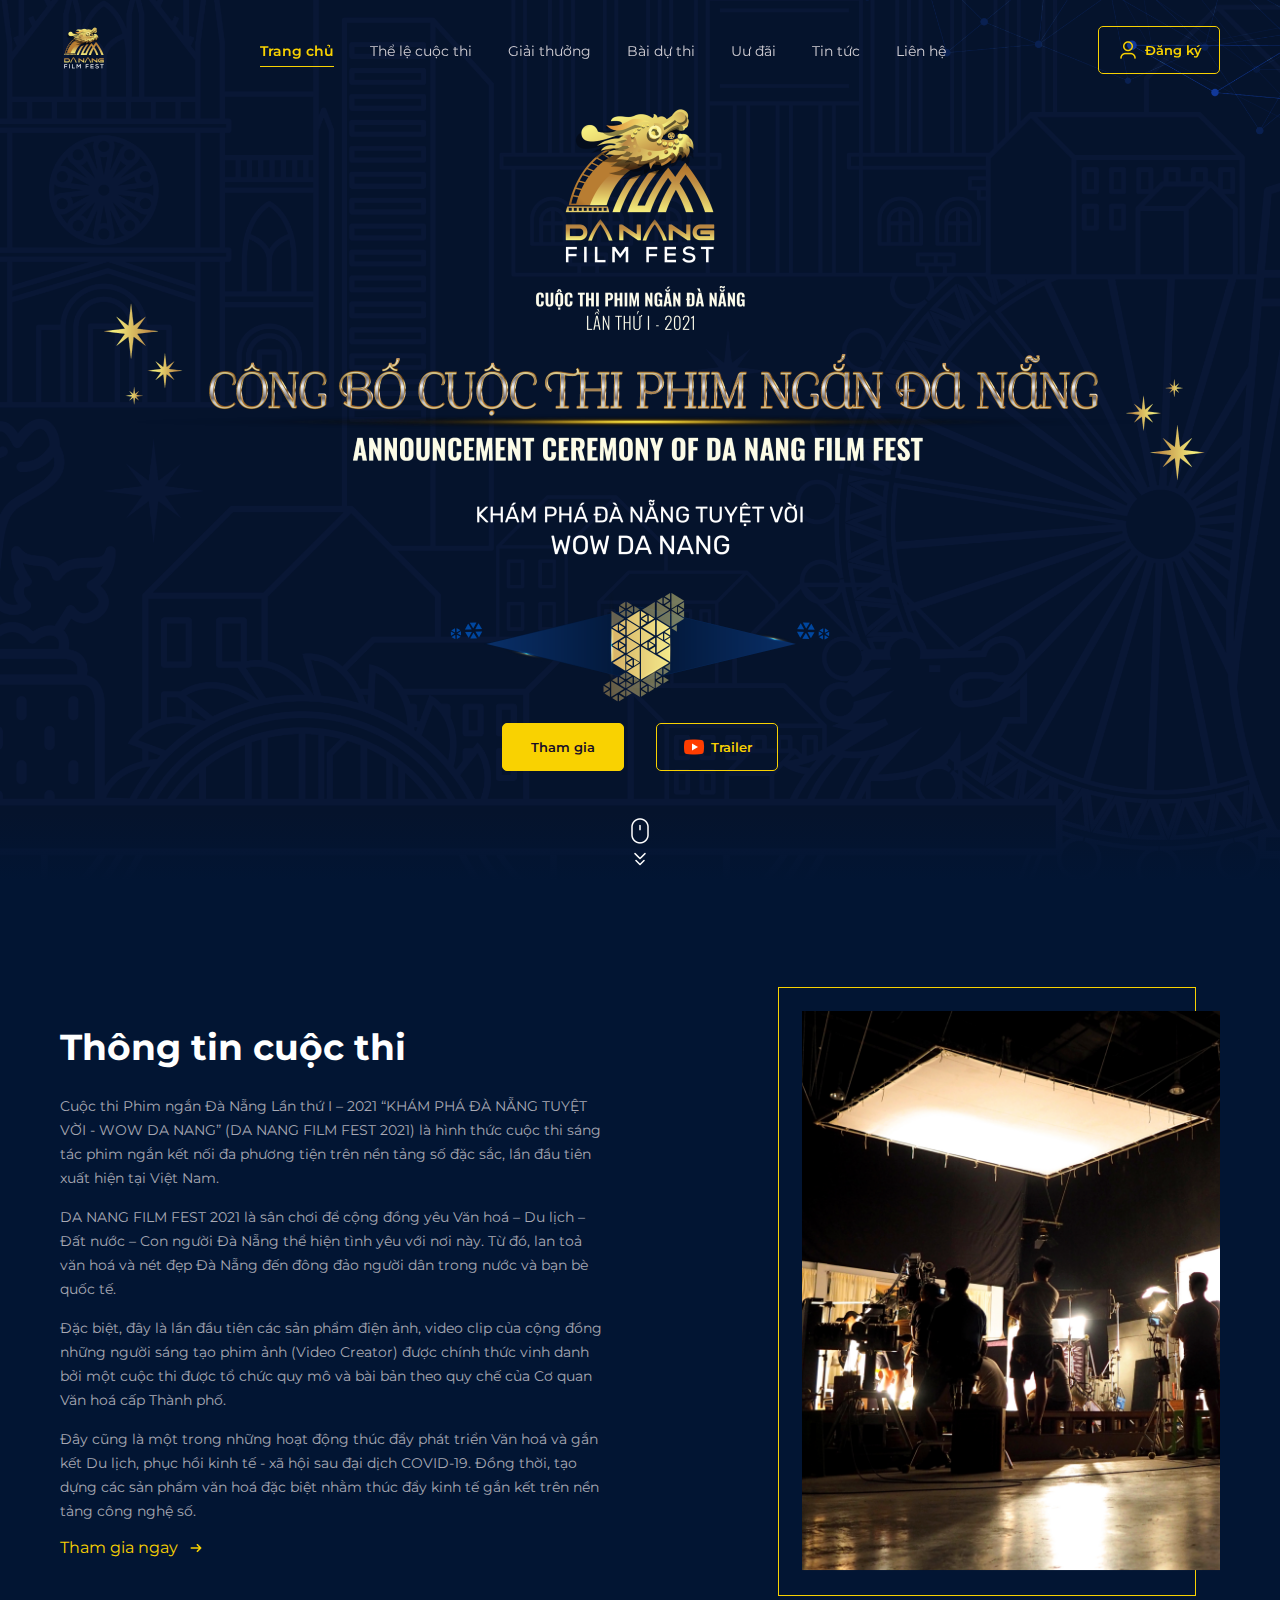
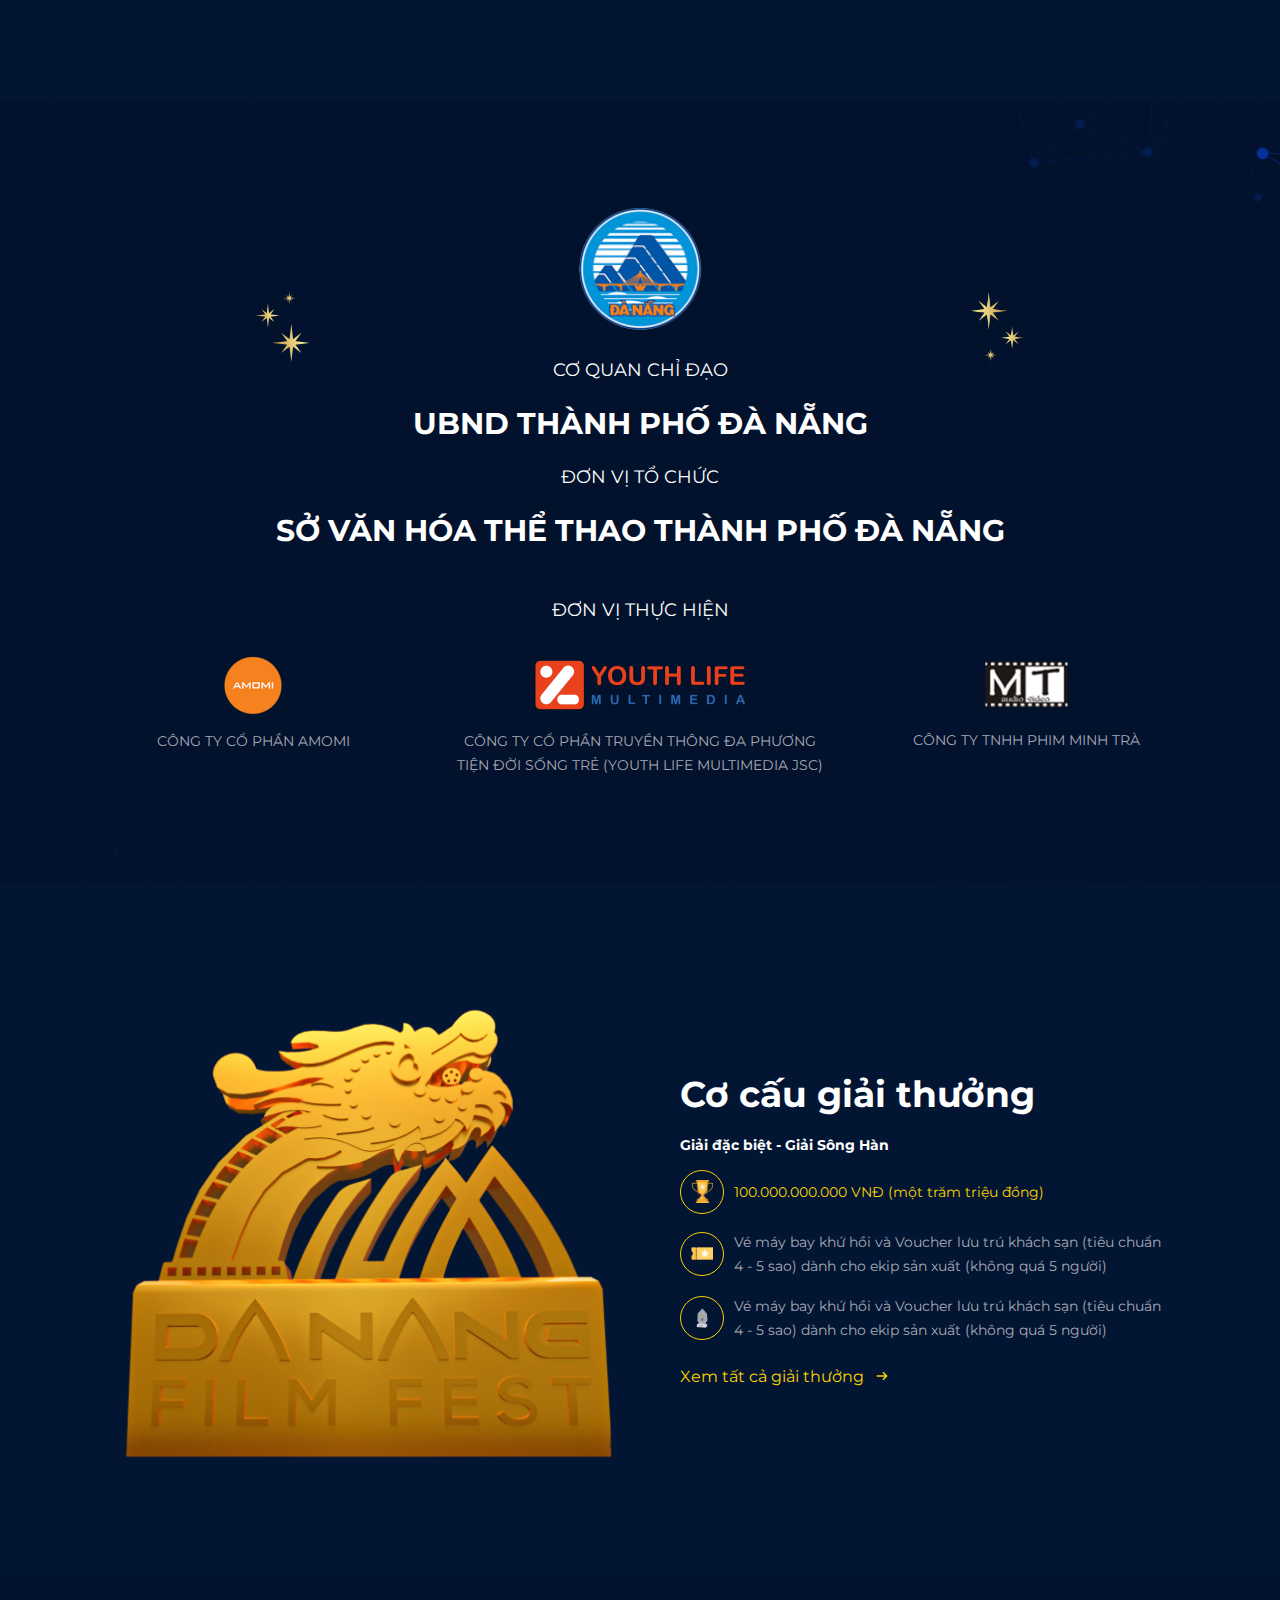
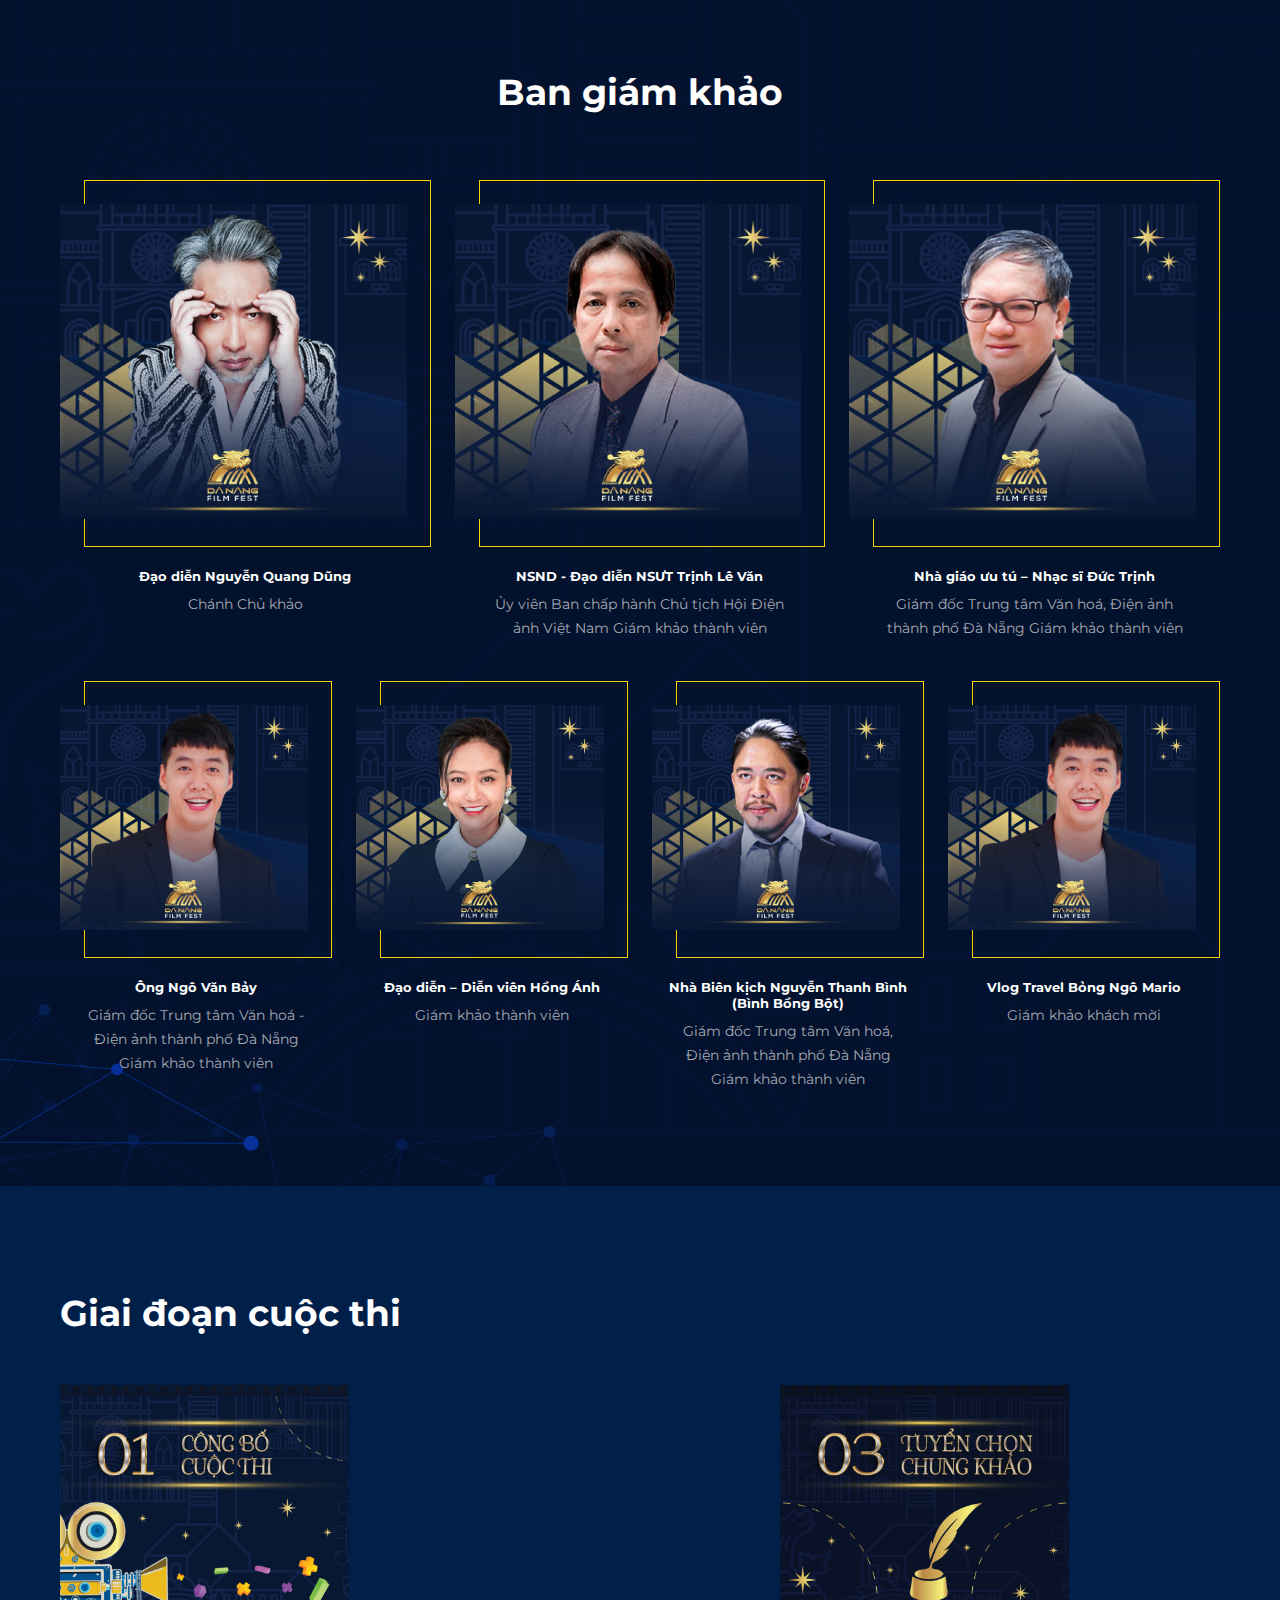
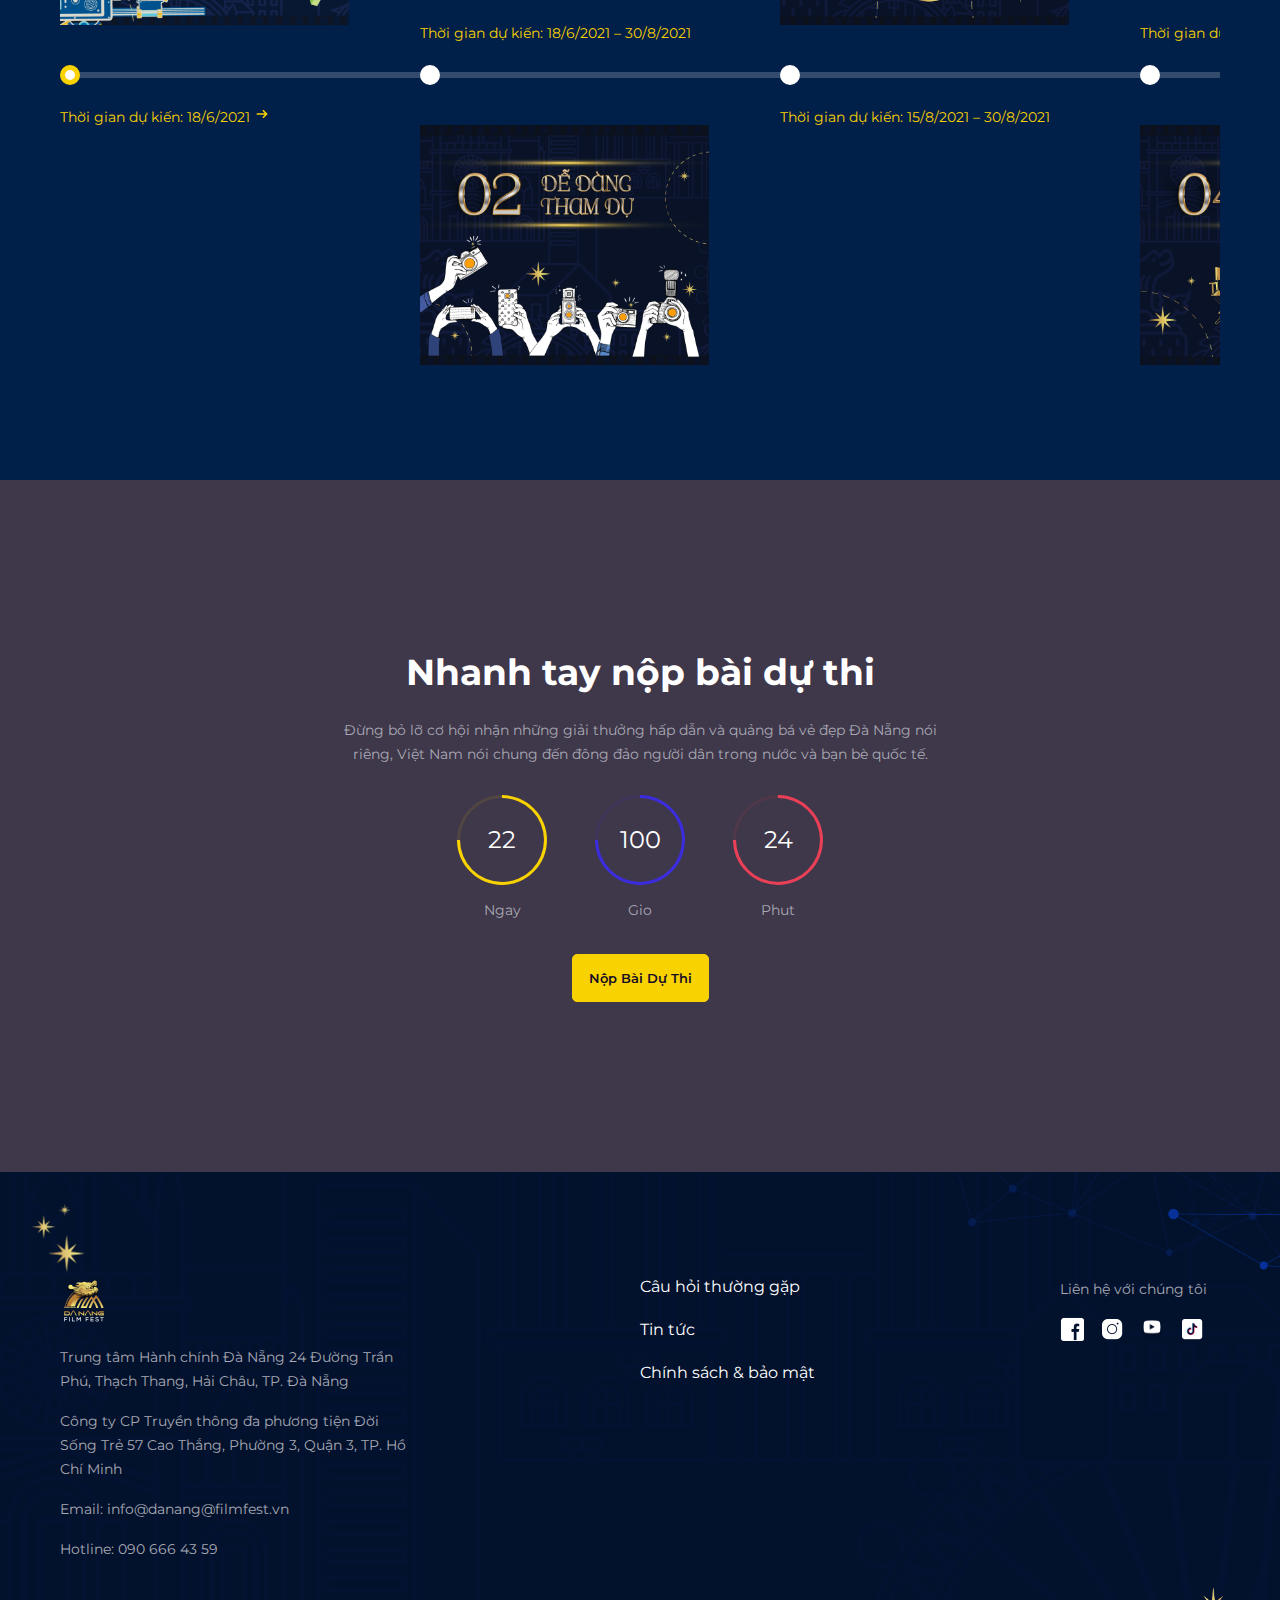
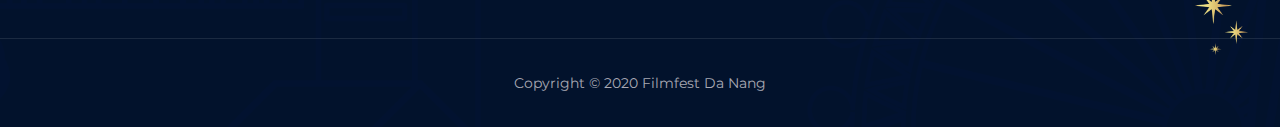
==== index.html @ 0fbba112 "complete giai thuong page" ====
<!DOCTYPE html>
<html lang="en">
  <head>
    <meta charset="UTF-8" />
    <meta http-equiv="X-UA-Compatible" content="IE=edge" />
    <meta name="viewport" content="width=device-width, initial-scale=1.0" />
    <title>Film Fest DaNang</title>
    <link rel="stylesheet" href="https://cdnjs.cloudflare.com/ajax/libs/font-awesome/5.15.3/css/all.min.css">
    <link rel="stylesheet" href="./styles/style.css" />
    <script src="./main.js" defer></script>
  </head>
  <body class="trangchu">
    <nav class="nav">
      <a href="./index.html" class="nav__logo">
        <img src="./images/common/logo.png" alt="logo" />
      </a>
      <ul class="nav__menu">
        <li class="nav__menu-item">
          <a href="./index.html\" class="nav__menu-link active"> Trang chủ </a>
        </li>
        <li class="nav__menu-item">
          <a href="./pages/thelecuocthi.html" class="nav__menu-link"> Thể lệ cuộc thi </a>
        </li>
        <li class="nav__menu-item">
          <a href="./pages/giaithuong.html" class="nav__menu-link"> Giải thưởng </a>
        </li>
        <li class="nav__menu-item">
          <a href="./pages/baiduthi.html" class="nav__menu-link"> Bài dự thi </a>
        </li>
        <li class="nav__menu-item">
          <a href="./pages/uudai.html " class="nav__menu-link"> Uư đãi </a>
        </li>
        <li class="nav__menu-item">
          <a href="#" class="nav__menu-link"> Tin tức </a>
        </li>
        <li class="nav__menu-item">
          <a href="#" class="nav__menu-link"> Liên hệ </a>
        </li>
      </ul>
      <button class="btn btn-outline">
        <img src="./images/home/user-icon.png" alt="" />
        <span>Đăng ký</span>
      </button>
      <div class="nav__icon">
        <i class="fas fa-bars"></i>
      </div>
    </nav>

    <header class="header">
      <div class="header__hero">
        <img src="./images/home/logo.png" alt="" class="header__hero-logo" />
        <img
          src="./images/home/logo-sub.png"
          alt=""
          class="header__hero-logosub"
        />
        <img
          src="./images/home/image-4.png"
          alt=""
          class="header__hero-image4"
        />
        <img src="./images/home/title.png" alt="" class="header__hero-title" />
        <img
          src="./images/common/main-visual.png"
          alt=""
          class="header__hero-mainvisual"
        />
        <div class="btn-group">
          <button class="btn">Tham gia</button>
          <button class="btn btn-outline">
            <img src="./images/home/yt-icon.png" alt="" /><span>Trailer</span>
          </button>
        </div>
        <img
          src="./images/home/scroll-down.png"
          alt=""
          class="header__hero-scrolldown"
        />
      </div>
    </header>

    <section class="section-one">
      <div class="content">
        <div class="content__box">
          <h3 class="content__title">Thông tin cuộc thi</h3>
          <p class="content__desc">
            Cuộc thi Phim ngắn Đà Nẵng Lần thứ I – 2021 “KHÁM PHÁ ĐÀ NẴNG TUYỆT
            VỜI - WOW DA NANG” (DA NANG FILM FEST 2021) là hình thức cuộc thi
            sáng tác phim ngắn kết nối đa phương tiện trên nền tảng số đặc sắc,
            lần đầu tiên xuất hiện tại Việt Nam.
          </p>
          <p class="content__desc">
            DA NANG FILM FEST 2021 là sân chơi để cộng đồng yêu Văn hoá – Du
            lịch – Đất nước – Con người Đà Nẵng thể hiện tình yêu với nơi này.
            Từ đó, lan toả văn hoá và nét đẹp Đà Nẵng đến đông đảo người dân
            trong nước và bạn bè quốc tế.
          </p>
          <p class="content__desc">
            Đặc biệt, đây là lần đầu tiên các sản phẩm điện ảnh, video clip của
            cộng đồng những người sáng tạo phim ảnh (Video Creator) được chính
            thức vinh danh bởi một cuộc thi được tổ chức quy mô và bài bản theo
            quy chế của Cơ quan Văn hoá cấp Thành phố.
          </p>
          <p class="content__desc">
            Đây cũng là một trong những hoạt động thúc đẩy phát triển Văn hoá và
            gắn kết Du lịch, phục hồi kinh tế - xã hội sau đại dịch COVID-19.
            Đồng thời, tạo dựng các sản phẩm văn hoá đặc biệt nhằm thúc đẩy kinh
            tế gắn kết trên nền tảng công nghệ số.
          </p>
          <a href="#" class="content__link"
            ><span>Tham gia ngay</span
            ><img src="./images/common/arrow-right.png" alt=""
          /></a>
        </div>
      </div>
      <div class="image">
        <div class="image__box">
          <img src="./images/home/img-section.png" alt="" />
        </div>
      </div>
    </section>

    <section class="section-two">
      <img src="./images/common/star1.png" alt="" class="star star1" />
      <img src="./images/common/star2.png" alt="" class="star star2" />
      <img src="./images/home/logo1.png" alt="" class="logo1" />
      <h4>CƠ QUAN CHỈ ĐẠO</h4>
      <h3>UBND THÀNH PHỐ ĐÀ NẴNG</h3>
      <h4>ĐƠN VỊ TỔ CHỨC</h4>
      <h3>SỞ VĂN HÓA THỂ THAO THÀNH PHỐ ĐÀ NẴNG</h3>
      <h4 style="margin-top: 50px">ĐƠN VỊ THỰC HIỆN</h4>
      <ul class="list">
        <li>
          <img src="./images/home/logo2.png" alt="" class="logo2" />
          <p>CÔNG TY CỔ PHẦN AMOMI</p>
        </li>
        <li>
          <img src="./images/home/logo3.png" alt="" class="logo3" />
          <p>
            CÔNG TY CỔ PHẦN TRUYỀN THÔNG ĐA PHƯƠNG TIỆN ĐỜI SỐNG TRẺ (YOUTH LIFE
            MULTIMEDIA JSC)
          </p>
        </li>
        <li>
          <img src="./images/home/logo4.png" alt="" class="logo4" />
          <p>CÔNG TY TNHH PHIM MINH TRÀ</p>
        </li>
      </ul>
    </section>

    <section class="section-three">
      <div class="image">
        <img src="./images/home/img-section3.png" alt="" />
      </div>
      <div class="content">
        <h3>Cơ cấu giải thưởng</h3>
        <h5>Giải đặc biệt - Giải Sông Hàn</h5>
        <div class="list">
          <li class="active">
            <div class="icon">
              <img src="./images/home/cup-icon.png" alt="" />
            </div>
            <p>100.000.000.000 VNĐ (một trăm triệu đồng)</p>
          </li>
          <li>
            <div class="icon">
              <img src="./images/home/ticket-icon.png" alt="" />
            </div>
            <p>
              Vé máy bay khứ hồi và Voucher lưu trú khách sạn (tiêu chuẩn 4 - 5
              sao) dành cho ekip sản xuất (không quá 5 người)
            </p>
          </li>
          <li>
            <div class="icon">
              <img src="./images/home/pen-icon.png" alt="" />
            </div>
            <p>
              Vé máy bay khứ hồi và Voucher lưu trú khách sạn (tiêu chuẩn 4 - 5
              sao) dành cho ekip sản xuất (không quá 5 người)
            </p>
          </li>
        </div>
        <a class="content__link"
          ><span>Xem tất cả giải thưởng</span>
          <img src="./images/common/arrow-right.png" alt=""
        /></a>
      </div>
    </section>

    <section class="section-four">
      <h3>Ban giám khảo</h3>
      <ul class="top-list">
        <li>
          <div class="image__profile">
            <img src="./images/home/person1.png" alt="" />
          </div>
          <h5>Đạo diễn Nguyễn Quang Dũng</h5>
          <p>Chánh Chủ khảo</p>
        </li>
        <li>
          <div class="image__profile">
            <img src="./images/home/person2.png" alt="" />
          </div>
          <h5>NSND - Đạo diễn NSƯT Trịnh Lê Văn</h5>
          <p>
            Ủy viên Ban chấp hành Chủ tịch Hội Điện ảnh Việt Nam Giám khảo thành
            viên
          </p>
        </li>
        <li>
          <div class="image__profile">
            <img src="./images/home/person3.png" alt="" />
          </div>
          <h5>Nhà giáo ưu tú – Nhạc sĩ Đức Trịnh</h5>
          <p>
            Giám đốc Trung tâm Văn hoá, Điện ảnh thành phố Đà Nẵng Giám khảo
            thành viên
          </p>
        </li>
      </ul>
      <ul class="bottom-list">
        <li>
          <div class="image__profile">
            <img src="./images/home/person6.png" alt="" />
          </div>
          <h5>Ông Ngô Văn Bảy</h5>
          <p>
            Giám đốc Trung tâm Văn hoá - Điện ảnh thành phố Đà Nẵng Giám khảo
            thành viên
          </p>
        </li>
        <li>
          <div class="image__profile">
            <img src="./images/home/person4.png" alt="" />
          </div>
          <h5>Đạo diễn – Diễn viên Hồng Ánh</h5>
          <p>Giám khảo thành viên</p>
        </li>
        <li>
          <div class="image__profile">
            <img src="./images/home/person5.png" alt="" />
          </div>
          <h5>Nhà Biên kịch Nguyễn Thanh Bình (Bình Bồng Bột)</h5>
          <p>
            Giám đốc Trung tâm Văn hoá, Điện ảnh thành phố Đà Nẵng Giám khảo
            thành viên
          </p>
        </li>
        <li>
          <div class="image__profile">
            <img src="./images/home/person6.png" alt="" />
          </div>
          <h5>Vlog Travel Bỏng Ngô Mario</h5>
          <p>Giám khảo khách mời</p>
        </li>
      </ul>
    </section>

    <section class="section-five">
      <h3>Giai đoạn cuộc thi</h3>
      <ul class="stage-list">
        <div class="progress-bar">
          <div class="milestone"></div>
          <div class="milestone"></div>
          <div class="milestone"></div>
          <div class="milestone"></div>
          <div class="milestone"></div>
        </div>
        <li>
          <div class="image">
            <img src="./images/home/stage1.png" alt="" />
          </div>
          <p><span>Thời gian dự kiến: 18/6/2021</span> <img src="./images/common/arrow-right.png" alt=""></p>
        </li>
        <li>
          <div class="image">
            <img src="./images/home/stage2.png" alt="" />
          </div>
          <p>Thời gian dự kiến: 18/6/2021 – 30/8/2021</p>
        </li>
        <li>
          <div class="image">
            <img src="./images/home/stage3.png" alt="" />
          </div>
          <p>Thời gian dự kiến: 15/8/2021 – 30/8/2021</p>
        </li>
        <li>
          <div class="image">
            <img src="./images/home/stage4.png" alt="" />
          </div>
          <p>Thời gian dự kiện: 01/9/2021 – 03/9/2021</p>
        </li>
        <li>
          <div class="image">
            <img src="./images/home/stage5.png" alt="" />
          </div>
          <p>Thời gian dự kiến: ngày 5/9/2021</p>
        </li>
      </ul>
    </section>

    <section class="section-six">
      <h3>Nhanh tay nộp bài dự thi</h3>
      <p>
        Đừng bỏ lỡ cơ hội nhận những giải thưởng hấp dẫn và quảng bá vẻ đẹp Đà
        Nẵng nói riêng, Việt Nam nói chung đến đông đảo người dân trong nước và
        bạn bè quốc tế.
      </p>
      <ul class="list-progress">
        <li>
          <div class="progress">
            22
          </div>
          <p>Ngay</p>
        </li>
        <li>
          <div class="progress">
            100
          </div>
          <p>Gio</p>
        </li>
        <li>
          <div class="progress">
            24
          </div>
          <p>Phut</p>
        </li>
        
      </ul>
      <button class="btn">
        Nộp Bài Dự Thi
      </button>
    </section>

    <footer class="footer">
      <ul class="footer__list">
        <li class="footer__list-item">
          <img src="./images/common/logo.png" alt="">
          <p>Trung tâm Hành chính Đà Nẵng 
            24 Đường Trần Phú, Thạch Thang, Hải Châu, TP. Đà Nẵng</p>
          <p>Công ty CP Truyền thông đa phương tiện Đời Sống Trẻ
            57 Cao Thắng, Phường 3, Quận 3, TP. Hồ Chí Minh
          </p>
          <p>Email: info@danang@filmfest.vn</p>
          <p>Hotline: 090 666 43 59 </p>
        </li>
        <li class="footer__list-item">
          <ul>
            <li><a href="">Câu hỏi thường gặp</a></li>
            <li><a href="">Tin tức</a></li>
            <li><a href="">Chính sách & bảo mật</a></li>
          </ul>
          <div>
            <p>Liên hệ với chúng tôi</p>
            <div class="sci">
              <a href="#"><img src="./images/common/fb-icon.png" alt=""></a>
              <a href="#"><img src="./images/common/instagram-icon.png" alt=""></a>
              <a href="#"><img src="./images/common/yt-icon.png" alt=""></a>
              <a href="#"><img src="./images/common/tiktok-icon.png" alt=""></a>
            </div>
          </div>
        </li>
      </ul>
      <div class="footer__bottom">
        <p>Copyright © 2020 Filmfest Da Nang</p>
      </div>
      <img src="./images/common/star1.png" alt="" class="star star1">
      <img src="./images/common/star2.png" alt="" class="star star2">
    </footer>
  </body>
</html>
---- styles/style.css ----
@import url("https://fonts.googleapis.com/css2?family=Montserrat:wght@300;400;500;600&display=swap");
* {
  padding: 0;
  margin: 0;
  -webkit-box-sizing: border-box;
          box-sizing: border-box;
  font-family: 'Montserrat', sans-serif;
}

html, body {
  overflow-x: hidden;
  width: 100%;
}

img {
  max-width: 100%;
}

a {
  text-decoration: none;
}

li {
  list-style: none;
}

p {
  color: #a8a9b4;
  font-size: 14px;
  font-weight: 400;
  line-height: 24px;
}

h1, h2, h3, h4, h5, h6 {
  color: #FFFFFF;
}

h3 {
  font-size: 36px;
}

@media only screen and (max-width: 799px) {
  h3 {
    font-size: 32px;
    line-height: 1.3;
  }
}

section {
  background: #021533;
}

.btn {
  min-width: 122px;
  height: 48px;
  display: -webkit-box;
  display: -ms-flexbox;
  display: flex;
  -webkit-box-align: center;
      -ms-flex-align: center;
          align-items: center;
  -webkit-box-pack: center;
      -ms-flex-pack: center;
          justify-content: center;
  cursor: pointer;
  padding: 0 16px;
  background: #F9D201;
  color: #170C27;
  font-weight: 600;
  border-radius: 5px;
  outline: none;
  border: 1px solid #F9D201;
}

.btn img {
  height: 24px;
  margin-right: 5px;
}

.btn ~ .btn {
  margin-left: 32px;
}

.btn-group {
  display: -webkit-box;
  display: -ms-flexbox;
  display: flex;
  -webkit-box-align: center;
      -ms-flex-align: center;
          align-items: center;
}

.btn-outline {
  color: #F9D201;
  background: none;
}

.btn-grey {
  color: #D1CED4;
  border: 1px solid rgba(255, 255, 255, 0.3);
  background: none;
}

.nav {
  position: fixed;
  top: 0;
  left: 0;
  width: 100%;
  display: -webkit-box;
  display: -ms-flexbox;
  display: flex;
  -webkit-box-align: center;
      -ms-flex-align: center;
          align-items: center;
  -webkit-box-pack: justify;
      -ms-flex-pack: justify;
          justify-content: space-between;
  padding: 24px 160px;
  z-index: 100;
  -webkit-transition: 0.2s ease-in;
  transition: 0.2s ease-in;
}

@media only screen and (max-width: 1350px) {
  .nav {
    padding: 24px 60px;
  }
}

@media only screen and (max-width: 992px) {
  .nav {
    padding: 24px 24px;
  }
}

.nav.active {
  padding-top: 10px;
  padding-bottom: 10px;
  background: #021533;
}

.nav__logo img {
  height: 48px;
}

@media only screen and (max-width: 1170px) {
  .nav .btn {
    display: none;
  }
}

.nav__icon {
  z-index: 10;
  display: none;
  padding: 5px 0px 5px 5px;
  cursor: pointer;
}

@media only screen and (max-width: 799px) {
  .nav__icon {
    display: inline-block;
  }
}

.nav__icon i {
  color: #fff;
  font-size: 24px;
}

.nav__menu {
  display: -webkit-box;
  display: -ms-flexbox;
  display: flex;
  -webkit-box-align: center;
      -ms-flex-align: center;
          align-items: center;
}

@media only screen and (max-width: 799px) {
  .nav__menu {
    display: none;
  }
}

.nav__menu.active {
  position: fixed;
  top: 0;
  left: 0;
  width: 100%;
  height: 100%;
  display: -webkit-box;
  display: -ms-flexbox;
  display: flex;
  -webkit-box-orient: vertical;
  -webkit-box-direction: normal;
      -ms-flex-direction: column;
          flex-direction: column;
  -webkit-box-pack: center;
      -ms-flex-pack: center;
          justify-content: center;
  -webkit-box-align: center;
      -ms-flex-align: center;
          align-items: center;
  background: #021533;
  text-align: center;
}

.nav__menu.active .menu__item {
  margin-right: 0;
}

.nav__menu-item {
  list-style: none;
}

.nav__menu-item:not(:last-child) {
  margin-right: 36px;
}

@media only screen and (max-width: 1170px) {
  .nav__menu-item:not(:last-child) {
    margin-right: 24px;
  }
}

@media only screen and (max-width: 799px) {
  .nav__menu-item:not(:last-child) {
    margin-right: 0px;
    margin-bottom: 16px;
  }
}

.nav__menu-link {
  text-decoration: none;
  color: #D1CED4;
  font-size: 14px;
  padding: 7px 0;
  position: relative;
  -webkit-transition: all 0.2s ease-in;
  transition: all 0.2s ease-in;
}

@media only screen and (max-width: 799px) {
  .nav__menu-link {
    font-size: 18px;
  }
}

.nav__menu-link::before {
  content: '';
  position: absolute;
  bottom: 0;
  left: 0;
  width: 100%;
  height: 1px;
  background: #F9D201;
  opacity: 0;
  -webkit-transition: all 0.2s ease-in;
  transition: all 0.2s ease-in;
}

@media only screen and (max-width: 799px) {
  .nav__menu-link::before {
    display: none;
  }
}

.nav__menu-link.active {
  color: #F9D201;
  font-weight: 600;
}

.nav__menu-link.active::before {
  opacity: 1;
}

.nav__menu-link:hover {
  color: #F9D201;
}

.nav__menu-link:hover::before {
  opacity: 1;
}

.footer {
  background: url(../images/common/bg-footer.png) #021533 no-repeat;
  background-position: center;
  background-size: cover;
  padding: 105px 160px 150px 160px;
  position: relative;
}

@media only screen and (max-width: 1350px) {
  .footer {
    padding: 105px 60px 150px 60px;
  }
}

@media only screen and (max-width: 992px) {
  .footer {
    padding: 105px 24PX 150px 24PX;
  }
}

.footer__list {
  display: -ms-grid;
  display: grid;
  -ms-grid-columns: (1fr)[2];
      grid-template-columns: repeat(2, 1fr);
}

@media only screen and (max-width: 992px) {
  .footer__list {
    -ms-grid-columns: (1fr)[1];
        grid-template-columns: repeat(1, 1fr);
  }
  .footer__list-item {
    margin-bottom: 24px;
  }
}

.footer__list-item:first-child {
  max-width: 352px;
}

.footer__list-item:first-child img {
  width: 48px;
  margin-bottom: 16px;
}

.footer__list-item:first-child p {
  margin-bottom: 16px;
}

.footer__list-item:last-child {
  display: -ms-grid;
  display: grid;
  -ms-grid-columns: (1fr)[2];
      grid-template-columns: repeat(2, 1fr);
}

@media only screen and (max-width: 992px) {
  .footer__list-item:last-child {
    -ms-grid-columns: (1fr)[1];
        grid-template-columns: repeat(1, 1fr);
  }
}

.footer__list-item:last-child a {
  color: #FFFFFF;
  margin-bottom: 24px;
  display: inline-block;
}

.footer__list-item:last-child div {
  -ms-grid-column-align: end;
      justify-self: end;
}

@media only screen and (max-width: 992px) {
  .footer__list-item:last-child div {
    -ms-grid-column-align: start;
        justify-self: start;
  }
}

.footer__list-item:last-child div p {
  margin-bottom: 16px;
}

.footer__list-item:last-child div .sci {
  display: -webkit-box;
  display: -ms-flexbox;
  display: flex;
  -webkit-box-align: center;
      -ms-flex-align: center;
          align-items: center;
}

.footer__list-item:last-child div .sci a {
  margin-right: 16px;
}

.footer__list-item:last-child div .sci a img {
  width: 24px;
}

.footer__bottom {
  position: absolute;
  bottom: 0;
  left: 0;
  width: 100%;
  padding: 32px 20px;
  text-align: center;
  border-top: 1px solid rgba(255, 255, 255, 0.1);
}

.footer .star {
  position: absolute;
}

.footer .star.star1 {
  left: 32px;
  top: 32px;
  max-width: 53px;
}

.footer .star.star2 {
  right: 32px;
  bottom: 72px;
  max-width: 53px;
}

/*==================================== TRANG CHU ==========================*/
.trangchu .header {
  background: #021533 url(../images/home/bg-header.png) no-repeat;
  background-position: center;
  background-size: cover;
  position: relative;
}

.trangchu .header::before {
  content: '';
  position: absolute;
  background: -webkit-gradient(linear, left top, left bottom, color-stop(1%, transparent), to(#021533));
  background: linear-gradient(to bottom, transparent 1%, #021533);
  width: 100%;
  left: 0;
  bottom: 0;
  height: 70px;
  z-index: 10;
}

.trangchu .header__hero {
  display: -webkit-box;
  display: -ms-flexbox;
  display: flex;
  -webkit-box-align: center;
      -ms-flex-align: center;
          align-items: center;
  -webkit-box-orient: vertical;
  -webkit-box-direction: normal;
      -ms-flex-direction: column;
          flex-direction: column;
  padding-top: 96px;
  max-width: 1192px;
  padding-bottom: 110px;
  margin: 0 auto;
  position: relative;
}

.trangchu .header__hero-logo {
  max-width: 180px;
}

.trangchu .header__hero-logosub {
  max-width: 289px;
}

.trangchu .header__hero-image4 {
  width: 100%;
  position: relative;
  margin-top: -50px;
}

@media only screen and (max-width: 799px) {
  .trangchu .header__hero-image4 {
    margin-top: 0px;
  }
}

.trangchu .header__hero-title {
  max-width: 382px;
}

@media only screen and (max-width: 480px) {
  .trangchu .header__hero-title {
    max-width: 250px;
  }
}

.trangchu .header__hero-mainvisual {
  max-width: 416px;
  margin-bottom: 10px;
}

.trangchu .header__hero-scrolldown {
  position: absolute;
  left: 50%;
  bottom: 10px;
  -webkit-transform: translateX(-50%);
          transform: translateX(-50%);
  width: 32px;
  z-index: 10;
  -webkit-animation: scrolldown 0.6s ease-in infinite forwards;
          animation: scrolldown 0.6s ease-in infinite forwards;
}

@-webkit-keyframes scrolldown {
  0%, 100% {
    -webkit-transform: translateY(10px);
            transform: translateY(10px);
  }
  50% {
    -webkit-transform: translateY(0);
            transform: translateY(0);
  }
}

@keyframes scrolldown {
  0%, 100% {
    -webkit-transform: translateY(10px);
            transform: translateY(10px);
  }
  50% {
    -webkit-transform: translateY(0);
            transform: translateY(0);
  }
}

.trangchu .section-one {
  padding: 130px 160px;
  display: -ms-grid;
  display: grid;
  -ms-grid-columns: (1fr)[2];
      grid-template-columns: repeat(2, 1fr);
  -webkit-box-align: center;
      -ms-flex-align: center;
          align-items: center;
}

@media only screen and (max-width: 1350px) {
  .trangchu .section-one {
    padding: 130px 60px;
  }
}

@media only screen and (max-width: 992px) {
  .trangchu .section-one {
    padding: 130px 24px;
  }
}

@media only screen and (max-width: 799px) {
  .trangchu .section-one {
    -ms-grid-columns: (1fr)[1];
        grid-template-columns: repeat(1, 1fr);
  }
}

.trangchu .section-one .content__box {
  max-width: 544px;
}

.trangchu .section-one .content__title {
  margin-bottom: 25px;
}

.trangchu .section-one .content__desc {
  margin-bottom: 15px;
}

.trangchu .section-one .content__link {
  color: #F9D201;
  display: -webkit-box;
  display: -ms-flexbox;
  display: flex;
  -webkit-box-align: center;
      -ms-flex-align: center;
          align-items: center;
}

.trangchu .section-one .content__link img {
  width: 16px;
  margin-left: 10px;
}

.trangchu .section-one .image {
  display: -webkit-box;
  display: -ms-flexbox;
  display: flex;
  -webkit-box-pack: end;
      -ms-flex-pack: end;
          justify-content: flex-end;
}

@media only screen and (max-width: 799px) {
  .trangchu .section-one .image {
    -webkit-box-pack: center;
        -ms-flex-pack: center;
            justify-content: center;
    margin-top: 48px;
  }
}

.trangchu .section-one .image__box {
  max-width: 72%;
  position: relative;
}

@media only screen and (max-width: 799px) {
  .trangchu .section-one .image__box {
    max-width: 100%;
  }
}

.trangchu .section-one .image__box img {
  width: 100%;
  height: 100%;
  -o-object-fit: cover;
     object-fit: cover;
  z-index: 1;
  position: relative;
}

.trangchu .section-one .image__box::before {
  content: '';
  position: absolute;
  top: -24px;
  left: -24px;
  bottom: -24px;
  right: 24px;
  border: 1px solid #F9D201;
}

@media only screen and (max-width: 992px) {
  .trangchu .section-one .image__box::before {
    top: -16px;
    left: -16px;
    bottom: -16px;
    right: 16px;
  }
}

.trangchu .section-two {
  padding: 105px 160px;
  background: url(../images/home/bg-section-2.png) #021533 no-repeat;
  background-position: center;
  background-size: cover;
  text-align: center;
  position: relative;
}

@media only screen and (max-width: 1350px) {
  .trangchu .section-two {
    padding: 105px 60px;
  }
}

@media only screen and (max-width: 992px) {
  .trangchu .section-two {
    padding: 105px 24px;
  }
}

.trangchu .section-two .logo1 {
  max-width: 124px;
  margin-bottom: 24px;
}

.trangchu .section-two h3 {
  font-size: 30px;
  margin-bottom: 24px;
}

@media only screen and (max-width: 799px) {
  .trangchu .section-two h3 {
    font-size: 24px;
  }
}

.trangchu .section-two h4 {
  font-size: 18px;
  margin-bottom: 24px;
  font-weight: 400;
}

@media only screen and (max-width: 799px) {
  .trangchu .section-two h4 {
    font-size: 16px;
  }
}

.trangchu .section-two .list {
  display: -ms-grid;
  display: grid;
  -ms-grid-columns: (1fr)[3];
      grid-template-columns: repeat(3, 1fr);
}

@media only screen and (max-width: 992px) {
  .trangchu .section-two .list {
    -ms-grid-columns: (1fr)[1];
        grid-template-columns: repeat(1, 1fr);
  }
  .trangchu .section-two .list li {
    margin-bottom: 16px;
  }
}

.trangchu .section-two .list .logo2 {
  max-width: 70px;
}

.trangchu .section-two .list .logo3 {
  max-width: 230px;
}

.trangchu .section-two .list .logo4 {
  max-width: 95px;
}

.trangchu .section-two .star {
  position: absolute;
  width: 54px;
  top: 190px;
}

.trangchu .section-two .star.star1 {
  left: 20vw;
}

.trangchu .section-two .star.star2 {
  right: 20vw;
}

.trangchu .section-three {
  padding: 105px 160px;
  display: -ms-grid;
  display: grid;
  -ms-grid-columns: (1fr)[2];
      grid-template-columns: repeat(2, 1fr);
  -webkit-box-align: center;
      -ms-flex-align: center;
          align-items: center;
}

@media only screen and (max-width: 1350px) {
  .trangchu .section-three {
    padding: 105px 60px;
  }
}

@media only screen and (max-width: 992px) {
  .trangchu .section-three {
    padding: 105px 24px;
  }
}

@media only screen and (max-width: 799px) {
  .trangchu .section-three {
    -ms-grid-columns: (1fr)[1];
        grid-template-columns: repeat(1, 1fr);
  }
}

.trangchu .section-three .image {
  display: -webkit-box;
  display: -ms-flexbox;
  display: flex;
  -webkit-box-pack: start;
      -ms-flex-pack: start;
          justify-content: flex-start;
}

@media only screen and (max-width: 799px) {
  .trangchu .section-three .image {
    margin-bottom: 16px;
  }
}

.trangchu .section-three .image img {
  max-width: 583px;
  width: 100%;
}

.trangchu .section-three .content {
  padding-left: 40px;
}

@media only screen and (max-width: 799px) {
  .trangchu .section-three .content {
    padding-left: 0;
  }
}

.trangchu .section-three .content h3 {
  margin-bottom: 20px;
}

.trangchu .section-three .content h5 {
  font-size: 14px;
}

.trangchu .section-three .content .list {
  margin-top: 16px;
}

.trangchu .section-three .content .list li {
  display: -webkit-box;
  display: -ms-flexbox;
  display: flex;
  -webkit-box-align: center;
      -ms-flex-align: center;
          align-items: center;
  margin-bottom: 16px;
}

.trangchu .section-three .content .list li .icon {
  width: 44px;
  height: 44px;
  border: 1px solid #F9D201;
  border-radius: 50%;
  margin-right: 10px;
  display: -webkit-box;
  display: -ms-flexbox;
  display: flex;
  -webkit-box-align: center;
      -ms-flex-align: center;
          align-items: center;
  -webkit-box-pack: center;
      -ms-flex-pack: center;
          justify-content: center;
}

.trangchu .section-three .content .list li .icon img {
  max-width: 22px;
}

.trangchu .section-three .content .list li p {
  width: 80%;
}

.trangchu .section-three .content .list li.active p {
  color: #F9D201;
}

.trangchu .section-three .content__link {
  color: #F9D201;
  display: -webkit-box;
  display: -ms-flexbox;
  display: flex;
  -webkit-box-align: center;
      -ms-flex-align: center;
          align-items: center;
  margin-top: 25px;
}

.trangchu .section-three .content__link img {
  width: 16px;
  margin-left: 10px;
}

.trangchu .section-four {
  padding: 95px 160px;
  text-align: center;
  background: url(../images/home/bg-section4.png) #021533 no-repeat;
  background-position: center;
  background-size: cover;
}

@media only screen and (max-width: 1350px) {
  .trangchu .section-four {
    padding: 95px 60px;
  }
}

@media only screen and (max-width: 992px) {
  .trangchu .section-four {
    padding: 95px 24px;
  }
}

.trangchu .section-four h3 {
  margin-bottom: 90px;
}

.trangchu .section-four .top-list, .trangchu .section-four .bottom-list {
  display: -ms-grid;
  display: grid;
  grid-gap: 24px;
  -ms-grid-columns: (1fr)[3];
      grid-template-columns: repeat(3, 1fr);
}

@media only screen and (max-width: 992px) {
  .trangchu .section-four .top-list, .trangchu .section-four .bottom-list {
    grid-gap: 16px;
  }
}

.trangchu .section-four .top-list h5, .trangchu .section-four .bottom-list h5 {
  margin-bottom: 8px;
}

.trangchu .section-four .top-list p, .trangchu .section-four .bottom-list p {
  width: 80%;
  margin: 0 auto;
}

.trangchu .section-four .top-list .image__profile, .trangchu .section-four .bottom-list .image__profile {
  width: calc(100% - 24px);
  max-width: 500px;
  position: relative;
  margin-bottom: 45px;
}

.trangchu .section-four .top-list .image__profile img, .trangchu .section-four .bottom-list .image__profile img {
  width: 100%;
  z-index: 1;
  position: relative;
}

.trangchu .section-four .top-list .image__profile::before, .trangchu .section-four .bottom-list .image__profile::before {
  content: "";
  position: absolute;
  left: 24px;
  top: -24px;
  right: -24px;
  bottom: -24px;
  border: 1px solid #F9D201;
}

@media only screen and (max-width: 992px) {
  .trangchu .section-four .top-list .image__profile::before, .trangchu .section-four .bottom-list .image__profile::before {
    left: 16px;
    top: -16px;
    right: -16px;
    bottom: -16px;
  }
}

@media only screen and (max-width: 799px) {
  .trangchu .section-four .top-list {
    -ms-grid-columns: (1fr)[4];
        grid-template-columns: repeat(4, 1fr);
  }
  .trangchu .section-four .top-list li {
    grid-column: 2 span;
    margin-bottom: 32px;
  }
  .trangchu .section-four .top-list li:last-child {
    -ms-grid-column: 2;
    -ms-grid-column-span: 2;
    grid-column: 2 / 4;
    margin-bottom: 48px;
  }
}

@media only screen and (max-width: 480px) {
  .trangchu .section-four .top-list {
    -ms-grid-columns: (1fr)[1];
        grid-template-columns: repeat(1, 1fr);
  }
  .trangchu .section-four .top-list li {
    grid-column: auto;
  }
  .trangchu .section-four .top-list li:last-child {
    grid-column: auto;
  }
}

.trangchu .section-four .bottom-list {
  -ms-grid-columns: (1fr)[4];
      grid-template-columns: repeat(4, 1fr);
  margin-top: 65px;
}

@media only screen and (max-width: 992px) {
  .trangchu .section-four .bottom-list {
    -ms-grid-columns: (1fr)[3];
        grid-template-columns: repeat(3, 1fr);
  }
  .trangchu .section-four .bottom-list li {
    margin-bottom: 32px;
  }
  .trangchu .section-four .bottom-list li:last-child {
    -ms-grid-column: 2;
    -ms-grid-column-span: 1;
    grid-column: 2 / 3;
  }
}

@media only screen and (max-width: 799px) {
  .trangchu .section-four .bottom-list {
    -ms-grid-columns: (1fr)[2];
        grid-template-columns: repeat(2, 1fr);
    margin-top: 0;
  }
  .trangchu .section-four .bottom-list li:last-child {
    grid-column: auto;
  }
}

@media only screen and (max-width: 480px) {
  .trangchu .section-four .bottom-list {
    -ms-grid-columns: (1fr)[1];
        grid-template-columns: repeat(1, 1fr);
  }
}

.trangchu .section-five {
  padding: 105px 160px;
  padding-right: 0;
  background: #001f49;
}

@media only screen and (max-width: 1350px) {
  .trangchu .section-five {
    padding: 105px 60px;
  }
}

@media only screen and (max-width: 992px) {
  .trangchu .section-five {
    padding: 105px 24px;
  }
}

.trangchu .section-five h3 {
  margin-bottom: 40px;
}

.trangchu .section-five .stage-list {
  display: -ms-grid;
  display: grid;
  -ms-grid-columns: (1fr)[5];
      grid-template-columns: repeat(5, 1fr);
  overflow-x: scroll;
  width: 100%;
  position: relative;
  padding: 10px 0;
}

.trangchu .section-five .stage-list::-webkit-scrollbar {
  height: 10px;
}

.trangchu .section-five .stage-list::-webkit-scrollbar-track {
  background-color: rgba(255, 255, 255, 0.2);
}

.trangchu .section-five .stage-list::-webkit-scrollbar-thumb {
  background: #FFFFFF;
  height: 10px;
}

.trangchu .section-five .stage-list .progress-bar {
  position: absolute;
  left: 0;
  top: 50%;
  -webkit-transform: translateY(-50%);
          transform: translateY(-50%);
  width: 1730px;
  height: 6px;
  background: rgba(255, 255, 255, 0.2);
  border-radius: 999px;
}

.trangchu .section-five .stage-list .progress-bar .milestone {
  width: 20px;
  height: 20px;
  border-radius: 50%;
  position: absolute;
  background: #fff;
  top: 50%;
  opacity: 1;
  -webkit-transform: translateY(-50%);
          transform: translateY(-50%);
}

.trangchu .section-five .stage-list .progress-bar .milestone:nth-child(1) {
  left: 0;
  border: 5px solid #F9D201;
}

.trangchu .section-five .stage-list .progress-bar .milestone:nth-child(2) {
  left: 360px;
}

.trangchu .section-five .stage-list .progress-bar .milestone:nth-child(3) {
  left: 720px;
}

.trangchu .section-five .stage-list .progress-bar .milestone:nth-child(4) {
  left: 1080px;
}

.trangchu .section-five .stage-list .progress-bar .milestone:nth-child(5) {
  left: 1440px;
}

.trangchu .section-five .stage-list li {
  width: 360px;
  display: -webkit-box;
  display: -ms-flexbox;
  display: flex;
  -webkit-box-orient: vertical;
  -webkit-box-direction: normal;
      -ms-flex-direction: column;
          flex-direction: column;
}

.trangchu .section-five .stage-list li p {
  height: 260px;
  color: #F9D201;
}

.trangchu .section-five .stage-list li p img {
  width: 16px;
}

.trangchu .section-five .stage-list li .image {
  height: 260px;
  margin-bottom: 60px;
}

.trangchu .section-five .stage-list li .image img {
  height: 240px;
}

.trangchu .section-five .stage-list li:nth-child(odd) {
  -webkit-box-orient: vertical;
  -webkit-box-direction: reverse;
      -ms-flex-direction: column-reverse;
          flex-direction: column-reverse;
}

@media only screen and (max-width: 799px) {
  .trangchu .section-five .stage-list li:nth-child(odd) {
    -webkit-box-orient: vertical;
    -webkit-box-direction: normal;
        -ms-flex-direction: column;
            flex-direction: column;
  }
}

.trangchu .section-five .stage-list li:nth-child(odd) p {
  display: -webkit-box;
  display: -ms-flexbox;
  display: flex;
  -webkit-box-align: end;
      -ms-flex-align: end;
          align-items: flex-end;
  margin-bottom: 60px;
}

@media only screen and (max-width: 799px) {
  .trangchu .section-five .stage-list li:nth-child(odd) p {
    -webkit-box-align: start;
        -ms-flex-align: start;
            align-items: flex-start;
    margin-bottom: 0;
  }
}

.trangchu .section-five .stage-list li:nth-child(odd) .image {
  margin-bottom: 0;
}

@media only screen and (max-width: 799px) {
  .trangchu .section-five .stage-list li:nth-child(odd) .image {
    margin-bottom: 60px;
  }
}

.trangchu .section-five .stage-list li:nth-child(odd) .image img {
  margin-top: 20px;
}

@media only screen and (max-width: 799px) {
  .trangchu .section-five .stage-list li:nth-child(odd) .image img {
    margin-top: 0;
  }
}

.trangchu .section-six {
  padding: 170px;
  background: url(../images/home/bg-section6.png) no-repeat;
  background-position: center;
  background-size: cover;
  text-align: center;
  position: relative;
}

@media only screen and (max-width: 1350px) {
  .trangchu .section-six {
    padding: 170px 60px;
  }
}

@media only screen and (max-width: 992px) {
  .trangchu .section-six {
    padding: 170px 24px;
  }
}

.trangchu .section-six::before {
  position: absolute;
  content: '';
  left: 0;
  top: 0;
  width: 100%;
  height: 100%;
  background: #0f051d;
  opacity: 0.8;
}

.trangchu .section-six .list-progress {
  display: -webkit-box;
  display: -ms-flexbox;
  display: flex;
  position: relative;
  z-index: 1;
  -webkit-box-pack: center;
      -ms-flex-pack: center;
          justify-content: center;
  margin: 32px 0;
  -ms-flex-wrap: wrap;
      flex-wrap: wrap;
}

.trangchu .section-six .list-progress .progress {
  width: 84px;
  height: 84px;
  display: -webkit-box;
  display: -ms-flexbox;
  display: flex;
  -webkit-box-align: center;
      -ms-flex-align: center;
          align-items: center;
  -webkit-box-pack: center;
      -ms-flex-pack: center;
          justify-content: center;
  font-size: 24px;
  color: #FFFFFF;
  margin-bottom: 16px;
  position: relative;
}

.trangchu .section-six .list-progress .progress::before {
  content: '';
  position: absolute;
  width: 100%;
  height: 100%;
  border-radius: 50%;
  border: 3px solid #F9D201;
  -webkit-transform: rotate(-45deg);
          transform: rotate(-45deg);
  border-top-color: rgba(249, 210, 1, 0.1);
}

.trangchu .section-six .list-progress li {
  margin: 0 27px;
}

.trangchu .section-six .list-progress li:nth-child(2) .progress::before {
  border-color: #3B2DDE;
  border-top-color: rgba(59, 45, 222, 0.1);
}

.trangchu .section-six .list-progress li:nth-child(3) .progress::before {
  border-color: #E94057;
  border-top-color: rgba(233, 64, 87, 0.1);
}

.trangchu .section-six h3, .trangchu .section-six p, .trangchu .section-six .btn {
  position: relative;
  z-index: 1;
  margin: 0 auto;
}

.trangchu .section-six h3 {
  margin-bottom: 24px;
}

.trangchu .section-six p {
  max-width: 600px;
  margin: 0 auto;
}

.thelecuocthi .header {
  padding: 136px 24px 100px 24px;
  background: url(../images/thelecuocthi/bg-header.png) #021533 no-repeat;
  background-position: center;
  background-size: cover;
  display: -webkit-box;
  display: -ms-flexbox;
  display: flex;
  -webkit-box-orient: vertical;
  -webkit-box-direction: normal;
      -ms-flex-direction: column;
          flex-direction: column;
  -webkit-box-align: center;
      -ms-flex-align: center;
          align-items: center;
}

.thelecuocthi .header h3 {
  margin-bottom: 32px;
}

.thelecuocthi .header__image {
  max-width: 928px;
  width: 100%;
  position: relative;
  border: 12px solid #FFFFFF;
  aspect-ratio: 6 / 3.5;
}

.thelecuocthi .header__image .video {
  position: absolute;
  top: 0;
  left: 0;
  width: 100%;
  height: 100%;
  -o-object-fit: cover;
     object-fit: cover;
}

.thelecuocthi .header__image .play-icon {
  position: absolute;
  top: 50%;
  left: 50%;
  -webkit-transform: translate(-50%, -50%);
          transform: translate(-50%, -50%);
  width: 7%;
}

.thelecuocthi .header p {
  max-width: 928px;
  width: 100%;
  margin-top: 24px;
}

.thelecuocthi .artwork {
  padding: 105px 160px;
  background: #021533;
}

@media only screen and (max-width: 1350px) {
  .thelecuocthi .artwork {
    padding: 105px 60px;
  }
}

@media only screen and (max-width: 992px) {
  .thelecuocthi .artwork {
    padding: 105px 24px;
  }
}

.thelecuocthi .artwork h3 {
  text-align: center;
  margin-bottom: 64px;
}

.thelecuocthi .artwork__item {
  display: -ms-grid;
  display: grid;
  -ms-grid-columns: (1fr)[2];
      grid-template-columns: repeat(2, 1fr);
  -webkit-box-align: center;
      -ms-flex-align: center;
          align-items: center;
  margin-bottom: 120px;
}

@media only screen and (max-width: 799px) {
  .thelecuocthi .artwork__item {
    -ms-grid-columns: (1fr)[1];
        grid-template-columns: repeat(1, 1fr);
  }
}

.thelecuocthi .artwork__item:nth-child(odd) .artwork__item-content {
  -webkit-box-ordinal-group: 3;
      -ms-flex-order: 2;
          order: 2;
  padding-left: 56px;
}

@media only screen and (max-width: 992px) {
  .thelecuocthi .artwork__item:nth-child(odd) .artwork__item-content {
    padding-left: 32px;
    padding-right: 0;
  }
}

@media only screen and (max-width: 799px) {
  .thelecuocthi .artwork__item:nth-child(odd) .artwork__item-content {
    padding-left: 0px;
  }
}

.thelecuocthi .artwork__item:nth-child(odd) .artwork__item-content p {
  width: 80%;
}

@media only screen and (max-width: 992px) {
  .thelecuocthi .artwork__item:nth-child(odd) .artwork__item-content p {
    width: 100%;
  }
}

.thelecuocthi .artwork__item-content {
  padding-right: 16px;
}

@media only screen and (max-width: 799px) {
  .thelecuocthi .artwork__item-content {
    -webkit-box-ordinal-group: 2;
        -ms-flex-order: 1;
            order: 1;
    margin-bottom: 48px;
    padding-right: 0;
  }
}

.thelecuocthi .artwork__item-content h4 {
  font-size: 32px;
  margin-bottom: 16px;
}

@media only screen and (max-width: 799px) {
  .thelecuocthi .artwork__item-content h4 {
    font-size: 28px;
  }
}

.thelecuocthi .artwork__item-content p {
  margin-bottom: 16px;
  width: 70%;
}

@media only screen and (max-width: 992px) {
  .thelecuocthi .artwork__item-content p {
    width: 100%;
  }
}

.thelecuocthi .artwork__item-content a {
  display: -webkit-box;
  display: -ms-flexbox;
  display: flex;
  -webkit-box-align: center;
      -ms-flex-align: center;
          align-items: center;
  color: #F9D201;
}

.thelecuocthi .artwork__item-content a img {
  width: 16px;
}

.thelecuocthi .artwork__item-image {
  padding-left: 24px;
}

@media only screen and (max-width: 992px) {
  .thelecuocthi .artwork__item-image {
    padding-left: 16px;
  }
}

@media only screen and (max-width: 799px) {
  .thelecuocthi .artwork__item-image {
    -webkit-box-ordinal-group: 3;
        -ms-flex-order: 2;
            order: 2;
    padding-left: 0;
  }
}

.thelecuocthi .artwork__item-image div {
  max-width: 700px;
  width: 100%;
  position: relative;
}

.thelecuocthi .artwork__item-image div img {
  position: relative;
  z-index: 1;
}

.thelecuocthi .artwork__item-image div::before {
  content: '';
  position: absolute;
  top: -24px;
  left: -24px;
  bottom: -24px;
  right: 24px;
  border: 1px solid #F9D201;
}

@media only screen and (max-width: 992px) {
  .thelecuocthi .artwork__item-image div::before {
    top: -16px;
    left: -16px;
    bottom: -16px;
    right: 16px;
  }
}

.giaithuong .award {
  padding: 136px 160px 50px 160px;
  background: url(../images/giaithuong/bg.png) #021533 no-repeat;
  background-position: center;
  background-size: cover;
  display: -webkit-box;
  display: -ms-flexbox;
  display: flex;
  -webkit-box-align: center;
      -ms-flex-align: center;
          align-items: center;
  -webkit-box-orient: vertical;
  -webkit-box-direction: normal;
      -ms-flex-direction: column;
          flex-direction: column;
  text-align: center;
}

@media only screen and (max-width: 1350px) {
  .giaithuong .award {
    padding: 136px 60px 50px 60px;
  }
}

@media only screen and (max-width: 992px) {
  .giaithuong .award {
    padding: 136px 24px 50px 24px;
  }
}

.giaithuong .award h3 {
  position: relative;
  display: inline-block;
  margin-bottom: 32px;
}

.giaithuong .award h3 .star {
  position: absolute;
  width: 54px;
}

.giaithuong .award h3 .star1 {
  left: -60%;
}

.giaithuong .award h3 .star2 {
  right: -60%;
}

.giaithuong .award h4 {
  margin-bottom: 48px;
  font-size: 24px;
}

@media only screen and (max-width: 799px) {
  .giaithuong .award h4 {
    font-size: 22px;
  }
}

.giaithuong .award h4 span {
  color: #F9D201;
}

.giaithuong .award__main {
  display: -webkit-box;
  display: -ms-flexbox;
  display: flex;
  -webkit-box-pack: center;
      -ms-flex-pack: center;
          justify-content: center;
  margin-top: 40px;
  gap: 32px;
}

@media only screen and (max-width: 992px) {
  .giaithuong .award__main {
    -ms-flex-wrap: wrap;
        flex-wrap: wrap;
  }
}

.giaithuong .award__main-item {
  max-width: 543px;
  -webkit-animation: show 0.5s ease;
          animation: show 0.5s ease;
}

@media only screen and (max-width: 992px) {
  .giaithuong .award__main-item {
    max-width: 380px;
  }
}

@media only screen and (max-width: 799px) {
  .giaithuong .award__main-item {
    max-width: 80%;
  }
}

@media only screen and (max-width: 480px) {
  .giaithuong .award__main-item {
    max-width: 100%;
  }
}

@-webkit-keyframes show {
  from {
    -webkit-transform: translateY(200px);
            transform: translateY(200px);
    opacity: 0;
  }
  to {
    opacity: 1;
    -webkit-transform: translateY(0px);
            transform: translateY(0px);
  }
}

@keyframes show {
  from {
    -webkit-transform: translateY(200px);
            transform: translateY(200px);
    opacity: 0;
  }
  to {
    opacity: 1;
    -webkit-transform: translateY(0px);
            transform: translateY(0px);
  }
}

.giaithuong .award__main-item img {
  margin-bottom: 16px;
}

.giaithuong .award__main-item .title {
  font-size: 30px;
}

@media only screen and (max-width: 799px) {
  .giaithuong .award__main-item .title {
    font-size: 26px;
  }
}

.giaithuong .award__main-content {
  max-width: 440px;
  margin: 0 auto;
}

.giaithuong .award__main-content h4 {
  font-size: 18px;
  margin-bottom: 16px;
}

.giaithuong .award__main-content h5 {
  font-size: 16px;
  color: #F9D201;
  margin-bottom: 16px;
}

.giaithuong .award__main-content p {
  margin-bottom: 16px;
}
/*# sourceMappingURL=style.css.map */
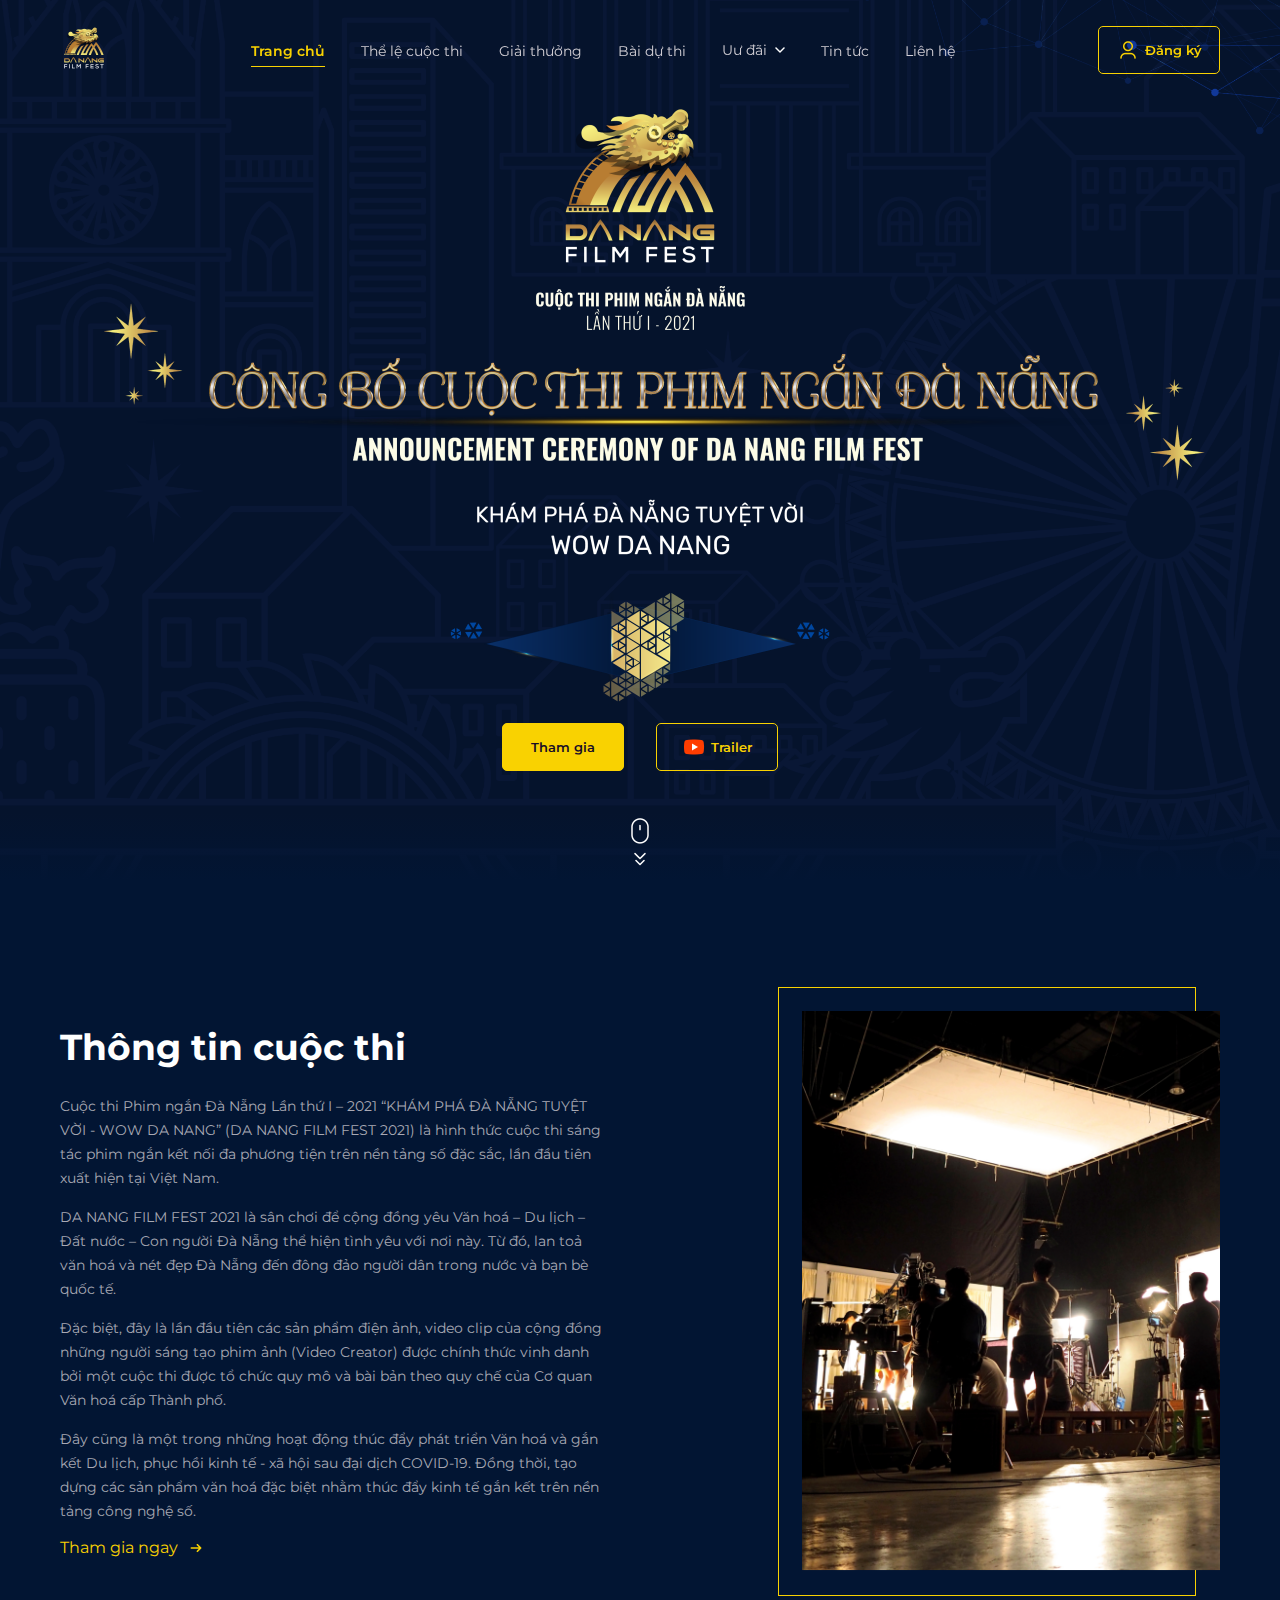
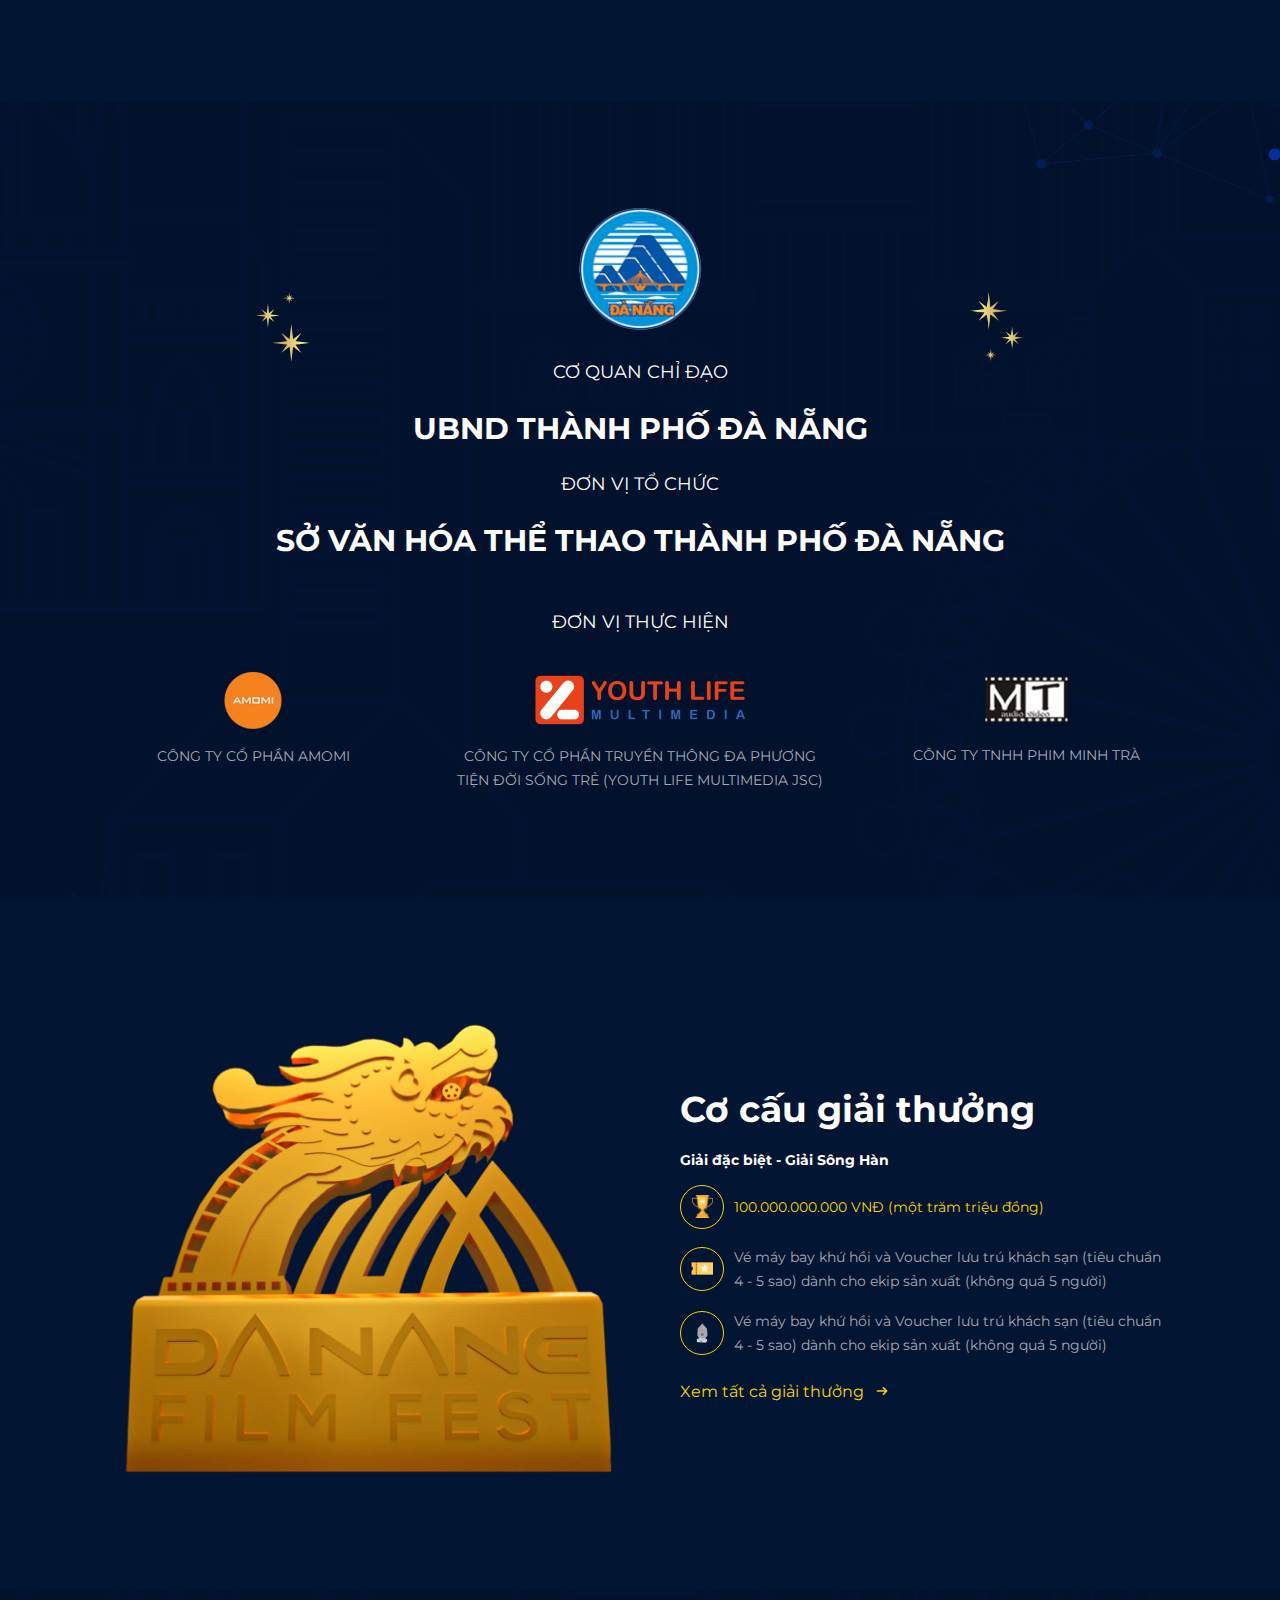
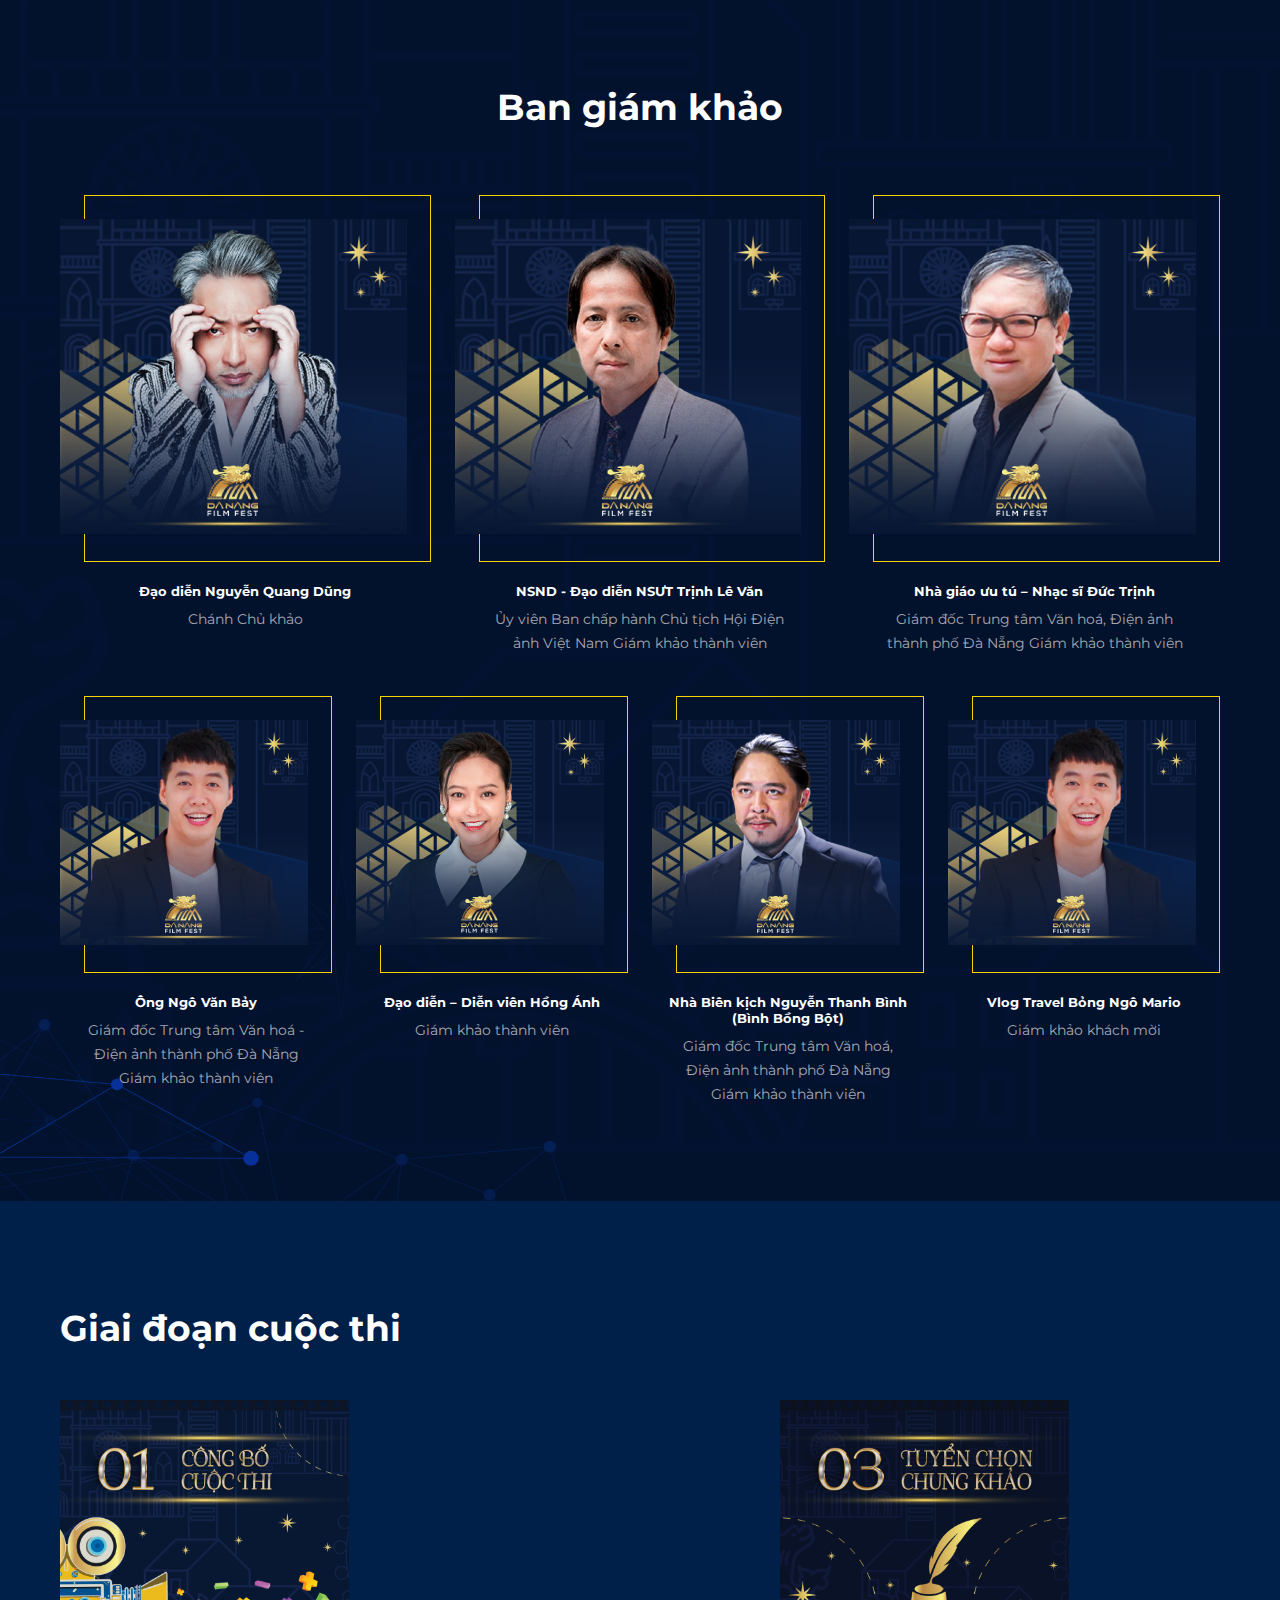
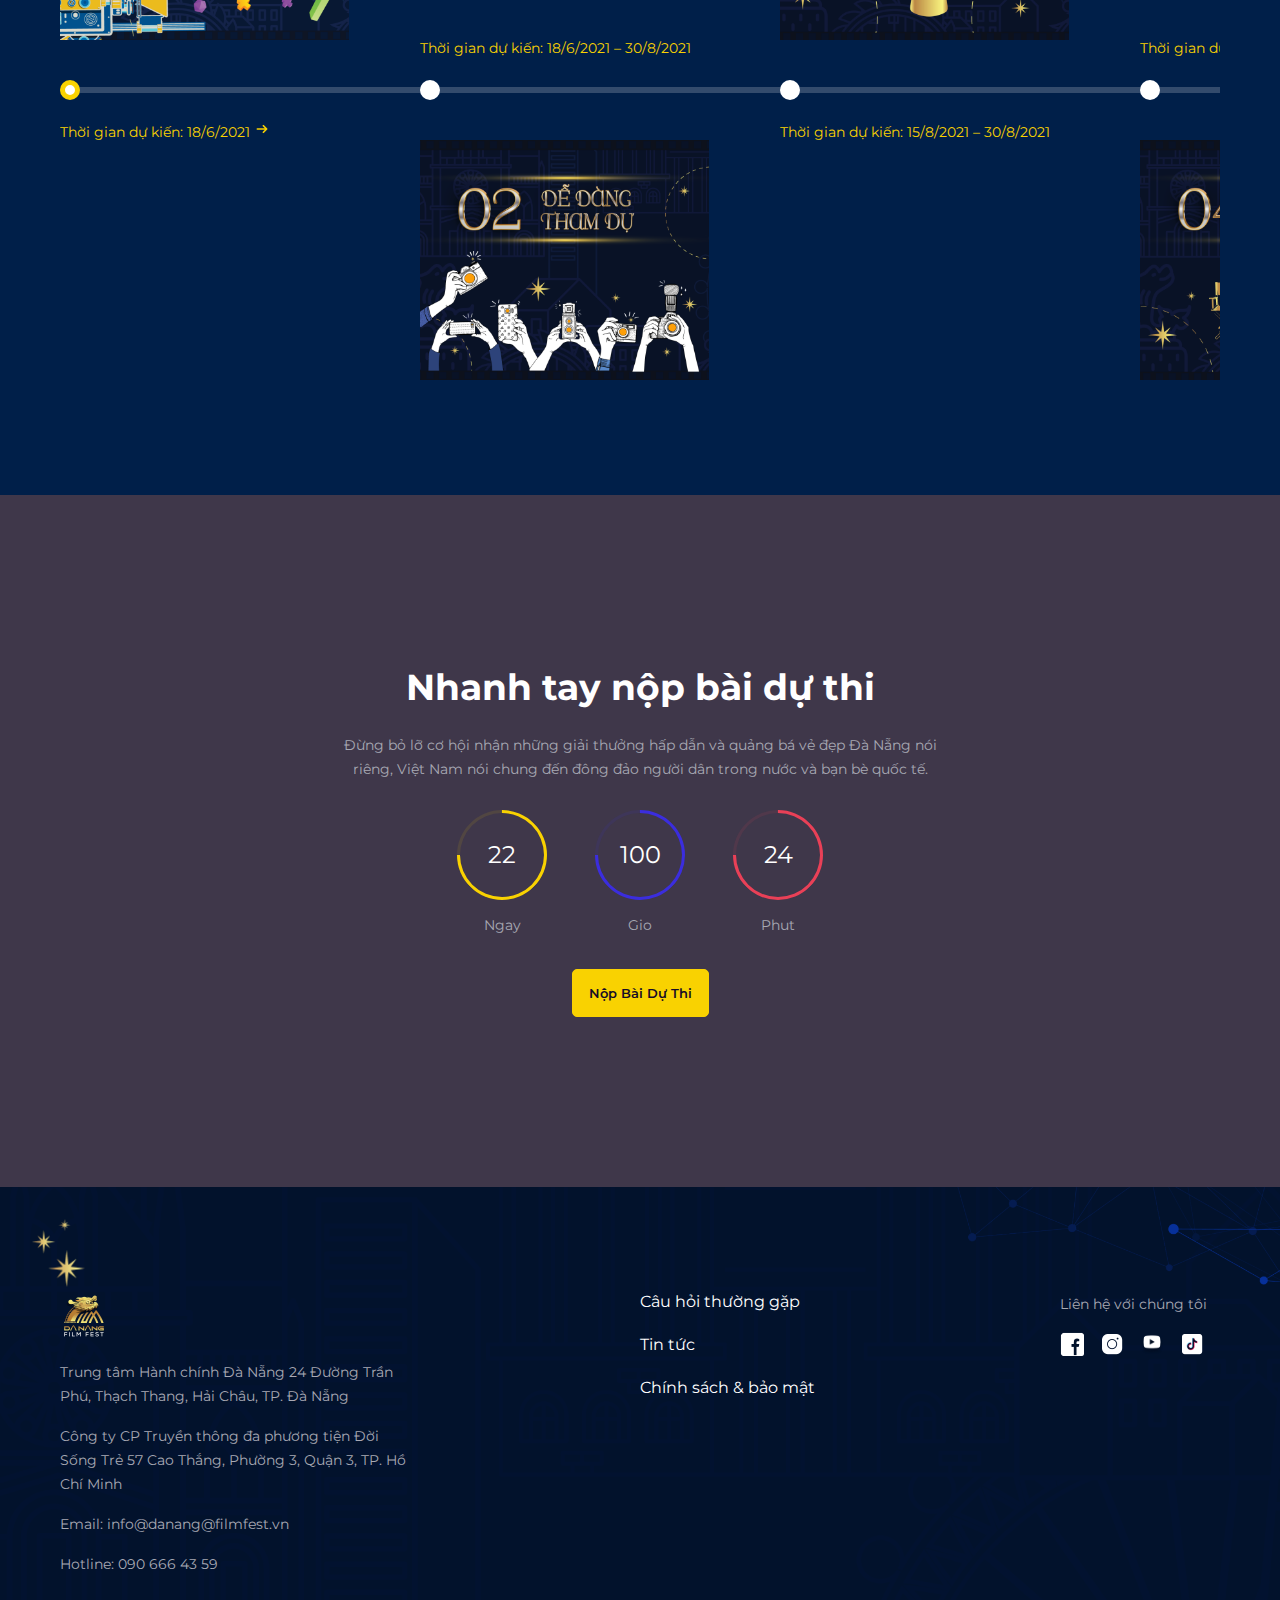
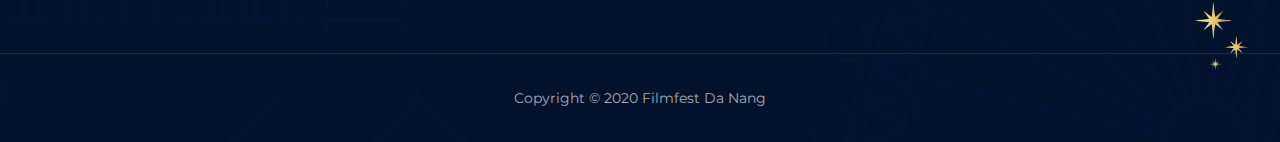
==== commit 5a508a44: "add dropdown list" ====
--- a/index.html
+++ b/index.html
@@ -27,8 +27,22 @@
         <li class="nav__menu-item">
           <a href="./pages/baiduthi.html" class="nav__menu-link"> Bài dự thi </a>
         </li>
-        <li class="nav__menu-item">
-          <a href="./pages/uudai.html " class="nav__menu-link"> Uư đãi </a>
+        <li class="nav__menu-item nav__menu-dropdown">
+          <a href="" class="nav__menu-link "> Uư đãi <img src="./images/common/dropdown-icon.png" alt=""></a>
+          <ul  class="dropdown-list">
+            <li class="dropdown-item">
+              <a href="#">Giai đoạn cuộc thi</a>
+            </li>
+            <li class="dropdown-item">
+              <a href="">Bài viết</a>
+            </li>
+            <li class="dropdown-item">
+              <a href="">Tra cứu thông tin</a>
+            </li>
+            <li class="dropdown-item">
+              <a href="">Câu hỏi thường gặp</a>
+            </li>
+          </ul>
         </li>
         <li class="nav__menu-item">
           <a href="#" class="nav__menu-link"> Tin tức </a>
--- a/styles/style.css
+++ b/styles/style.css
@@ -41,9 +41,20 @@
 
 @media only screen and (max-width: 799px) {
   h3 {
-    font-size: 32px;
+    font-size: 30px;
     line-height: 1.3;
   }
+}
+
+@media only screen and (max-width: 480px) {
+  h3 {
+    font-size: 24px;
+    line-height: 1.3;
+  }
+}
+
+h4 {
+  line-height: 1.5;
 }
 
 section {
@@ -77,10 +88,6 @@
   margin-right: 5px;
 }
 
-.btn ~ .btn {
-  margin-left: 32px;
-}
-
 .btn-group {
   display: -webkit-box;
   display: -ms-flexbox;
@@ -88,6 +95,13 @@
   -webkit-box-align: center;
       -ms-flex-align: center;
           align-items: center;
+  -ms-flex-wrap: wrap;
+      flex-wrap: wrap;
+  -webkit-box-pack: center;
+      -ms-flex-pack: center;
+          justify-content: center;
+  gap: 32px;
+  row-gap: 10px;
 }
 
 .btn-outline {
@@ -211,6 +225,7 @@
 
 .nav__menu-item {
   list-style: none;
+  position: relative;
 }
 
 .nav__menu-item:not(:last-child) {
@@ -280,6 +295,55 @@
 
 .nav__menu-link:hover::before {
   opacity: 1;
+}
+
+.nav__menu-dropdown a {
+  display: -webkit-box;
+  display: -ms-flexbox;
+  display: flex;
+  -webkit-box-align: center;
+      -ms-flex-align: center;
+          align-items: center;
+}
+
+.nav__menu-dropdown a img {
+  width: 10px;
+  margin-left: 8px;
+}
+
+.nav__menu-dropdown .dropdown-list {
+  position: absolute;
+  padding: 12px;
+  background: #FFFFFF;
+  width: -webkit-max-content;
+  width: -moz-max-content;
+  width: max-content;
+  border-radius: 4px;
+  -webkit-box-shadow: 3px 3px;
+          box-shadow: 3px 3px;
+  opacity: 0;
+  -webkit-transform: translateY(100px);
+          transform: translateY(100px);
+  -webkit-transition: 0.3s linear;
+  transition: 0.3s linear;
+  pointer-events: none;
+}
+
+.nav__menu-dropdown .dropdown-list.active {
+  opacity: 1;
+  -webkit-transform: translateY(0);
+          transform: translateY(0);
+  pointer-events: auto;
+}
+
+.nav__menu-dropdown .dropdown-list li:not(:last-child) {
+  margin-bottom: 12px;
+}
+
+.nav__menu-dropdown .dropdown-list a {
+  color: #021533;
+  font-size: 14px;
+  padding: 4px 0;
 }
 
 .footer {
@@ -669,6 +733,12 @@
   }
 }
 
+@media only screen and (max-width: 480px) {
+  .trangchu .section-two h3 {
+    font-size: 20px;
+  }
+}
+
 .trangchu .section-two h4 {
   font-size: 18px;
   margin-bottom: 24px;
@@ -678,6 +748,12 @@
 @media only screen and (max-width: 799px) {
   .trangchu .section-two h4 {
     font-size: 16px;
+  }
+}
+
+@media only screen and (max-width: 480px) {
+  .trangchu .section-two h4 {
+    font-size: 14px;
   }
 }
 
@@ -1308,6 +1384,12 @@
   aspect-ratio: 6 / 3.5;
 }
 
+@media only screen and (max-width: 992px) {
+  .thelecuocthi .header__image {
+    border-width: 8px;
+  }
+}
+
 .thelecuocthi .header__image .video {
   position: absolute;
   top: 0;
@@ -1425,6 +1507,12 @@
 @media only screen and (max-width: 799px) {
   .thelecuocthi .artwork__item-content h4 {
     font-size: 28px;
+  }
+}
+
+@media only screen and (max-width: 480px) {
+  .thelecuocthi .artwork__item-content h4 {
+    font-size: 20px;
   }
 }
 
@@ -1562,6 +1650,12 @@
   }
 }
 
+@media only screen and (max-width: 480px) {
+  .giaithuong .award h4 {
+    font-size: 16px;
+  }
+}
+
 .giaithuong .award h4 span {
   color: #F9D201;
 }
@@ -1648,6 +1742,12 @@
   }
 }
 
+@media only screen and (max-width: 480px) {
+  .giaithuong .award__main-item .title {
+    font-size: 22px;
+  }
+}
+
 .giaithuong .award__main-content {
   max-width: 440px;
   margin: 0 auto;
@@ -1667,4 +1767,259 @@
 .giaithuong .award__main-content p {
   margin-bottom: 16px;
 }
+
+.baiduthi .header {
+  padding: 150px 60px 160px 60px;
+  background: url(../images/baiduthi/bg-header.png) #021533 no-repeat;
+  background-position: center;
+  background-size: cover;
+  position: relative;
+  display: -webkit-box;
+  display: -ms-flexbox;
+  display: flex;
+  -webkit-box-orient: vertical;
+  -webkit-box-direction: normal;
+      -ms-flex-direction: column;
+          flex-direction: column;
+  -webkit-box-align: center;
+      -ms-flex-align: center;
+          align-items: center;
+}
+
+@media only screen and (max-width: 992px) {
+  .baiduthi .header {
+    padding: 150px 24px 160px 24px;
+  }
+}
+
+.baiduthi .header h3 {
+  margin-bottom: 32px;
+  position: relative;
+}
+
+.baiduthi .header h3 .star {
+  position: absolute;
+  top: 50%;
+  -webkit-transform: translateY(-50%);
+          transform: translateY(-50%);
+  max-width: 54px;
+  width: 100%;
+}
+
+.baiduthi .header h3 .star.star1 {
+  left: -23%;
+}
+
+.baiduthi .header h3 .star.star2 {
+  right: -23%;
+}
+
+.baiduthi .header__input {
+  max-width: 416px;
+  width: 100%;
+  border: 1px solid #D1CED4;
+  border-radius: 4px;
+  padding: 16px;
+  display: -webkit-box;
+  display: -ms-flexbox;
+  display: flex;
+  -webkit-box-align: center;
+      -ms-flex-align: center;
+          align-items: center;
+  margin: 32px 0;
+}
+
+.baiduthi .header__input input {
+  width: 100%;
+  height: 100%;
+  background: none;
+  border: none;
+  outline: none;
+  color: #FFFFFF;
+  font-size: 16px;
+}
+
+.baiduthi .header__input input::-webkit-input-placeholder {
+  color: #D1CED4;
+}
+
+.baiduthi .header__input input:-ms-input-placeholder {
+  color: #D1CED4;
+}
+
+.baiduthi .header__input input::-ms-input-placeholder {
+  color: #D1CED4;
+}
+
+.baiduthi .header__input input::placeholder {
+  color: #D1CED4;
+}
+
+.baiduthi .header__image {
+  max-width: 928px;
+  width: 100%;
+  border: 12px solid #FFFFFF;
+  position: relative;
+}
+
+@media only screen and (max-width: 799px) {
+  .baiduthi .header__image {
+    border-width: 8px;
+  }
+}
+
+.baiduthi .header__image .play-icon {
+  position: absolute;
+  top: 50%;
+  left: 50%;
+  -webkit-transform: translate(-50%, -50%);
+          transform: translate(-50%, -50%);
+  width: 7%;
+}
+
+.baiduthi .header__info {
+  max-width: 928px;
+  width: 100%;
+  margin-top: 16px;
+}
+
+.baiduthi .header__info h5 {
+  font-size: 14px;
+  margin-bottom: 8px;
+}
+
+.baiduthi .header__info p {
+  margin-bottom: 8px;
+}
+
+.baiduthi .header__info p span {
+  color: #F9D201;
+}
+
+.baiduthi .header__progress {
+  margin-top: 64px;
+  max-width: 736px;
+  width: 100%;
+}
+
+.baiduthi .header__progress h4 {
+  font-size: 30px;
+  margin-bottom: 24px;
+  text-align: center;
+}
+
+@media only screen and (max-width: 992px) {
+  .baiduthi .header__progress h4 {
+    font-size: 22px;
+  }
+}
+
+.baiduthi .header__progress-list {
+  position: relative;
+  width: 100%;
+  position: relative;
+  display: -webkit-box;
+  display: -ms-flexbox;
+  display: flex;
+  -webkit-box-pack: justify;
+      -ms-flex-pack: justify;
+          justify-content: space-between;
+  gap: 12px;
+}
+
+@media only screen and (max-width: 480px) {
+  .baiduthi .header__progress-list {
+    -webkit-box-orient: vertical;
+    -webkit-box-direction: normal;
+        -ms-flex-direction: column;
+            flex-direction: column;
+    -webkit-box-pack: center;
+        -ms-flex-pack: center;
+            justify-content: center;
+  }
+}
+
+.baiduthi .header__progress-list::before {
+  content: '';
+  position: absolute;
+  height: 8px;
+  top: 24px;
+  left: 10%;
+  background: #FFFFFF;
+  opacity: 0.2;
+  right: 10%;
+}
+
+@media only screen and (max-width: 480px) {
+  .baiduthi .header__progress-list::before {
+    width: 8px;
+    height: 100%;
+    top: 0;
+    left: 24px;
+  }
+}
+
+.baiduthi .header__progress-item {
+  z-index: 1;
+  max-width: 138px;
+  width: 100%;
+  display: -webkit-box;
+  display: -ms-flexbox;
+  display: flex;
+  -webkit-box-orient: vertical;
+  -webkit-box-direction: normal;
+      -ms-flex-direction: column;
+          flex-direction: column;
+  -webkit-box-align: center;
+      -ms-flex-align: center;
+          align-items: center;
+  text-align: center;
+}
+
+@media only screen and (max-width: 480px) {
+  .baiduthi .header__progress-item {
+    -webkit-box-orient: horizontal;
+    -webkit-box-direction: normal;
+        -ms-flex-direction: row;
+            flex-direction: row;
+    max-width: 100%;
+    margin-bottom: 48px;
+  }
+  .baiduthi .header__progress-item:last-child {
+    margin-bottom: 0;
+  }
+}
+
+.baiduthi .header__progress-item:first-child div {
+  background: #F9D201;
+}
+
+.baiduthi .header__progress-item div {
+  background: #021533;
+  width: 56px;
+  height: 56px;
+  border-radius: 50%;
+  border: 1px solid #D1CED4;
+  display: -webkit-box;
+  display: -ms-flexbox;
+  display: flex;
+  -webkit-box-align: center;
+      -ms-flex-align: center;
+          align-items: center;
+  -webkit-box-pack: center;
+      -ms-flex-pack: center;
+          justify-content: center;
+  margin-bottom: 16px;
+}
+
+@media only screen and (max-width: 480px) {
+  .baiduthi .header__progress-item div {
+    margin-bottom: 0;
+    margin-right: 16px;
+  }
+}
+
+.baiduthi .header__progress-item div img {
+  width: 24px;
+}
 /*# sourceMappingURL=style.css.map */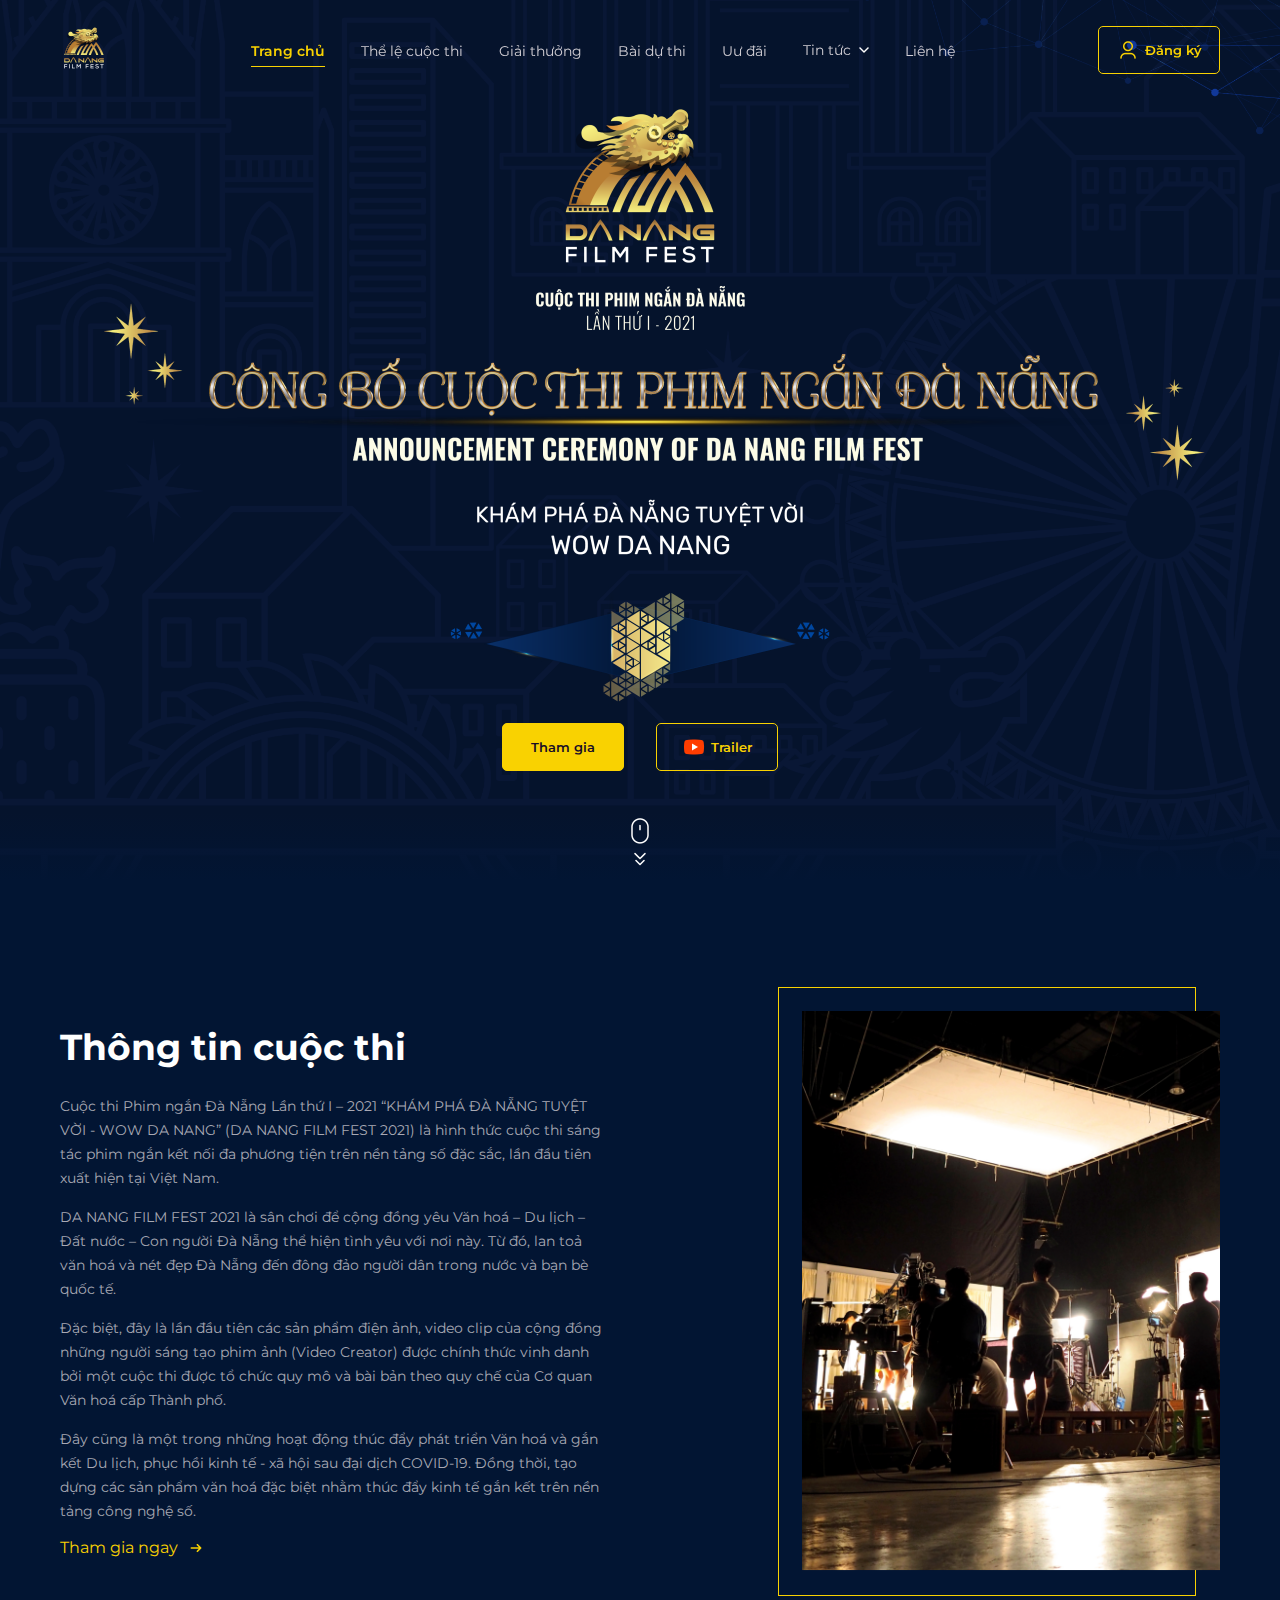
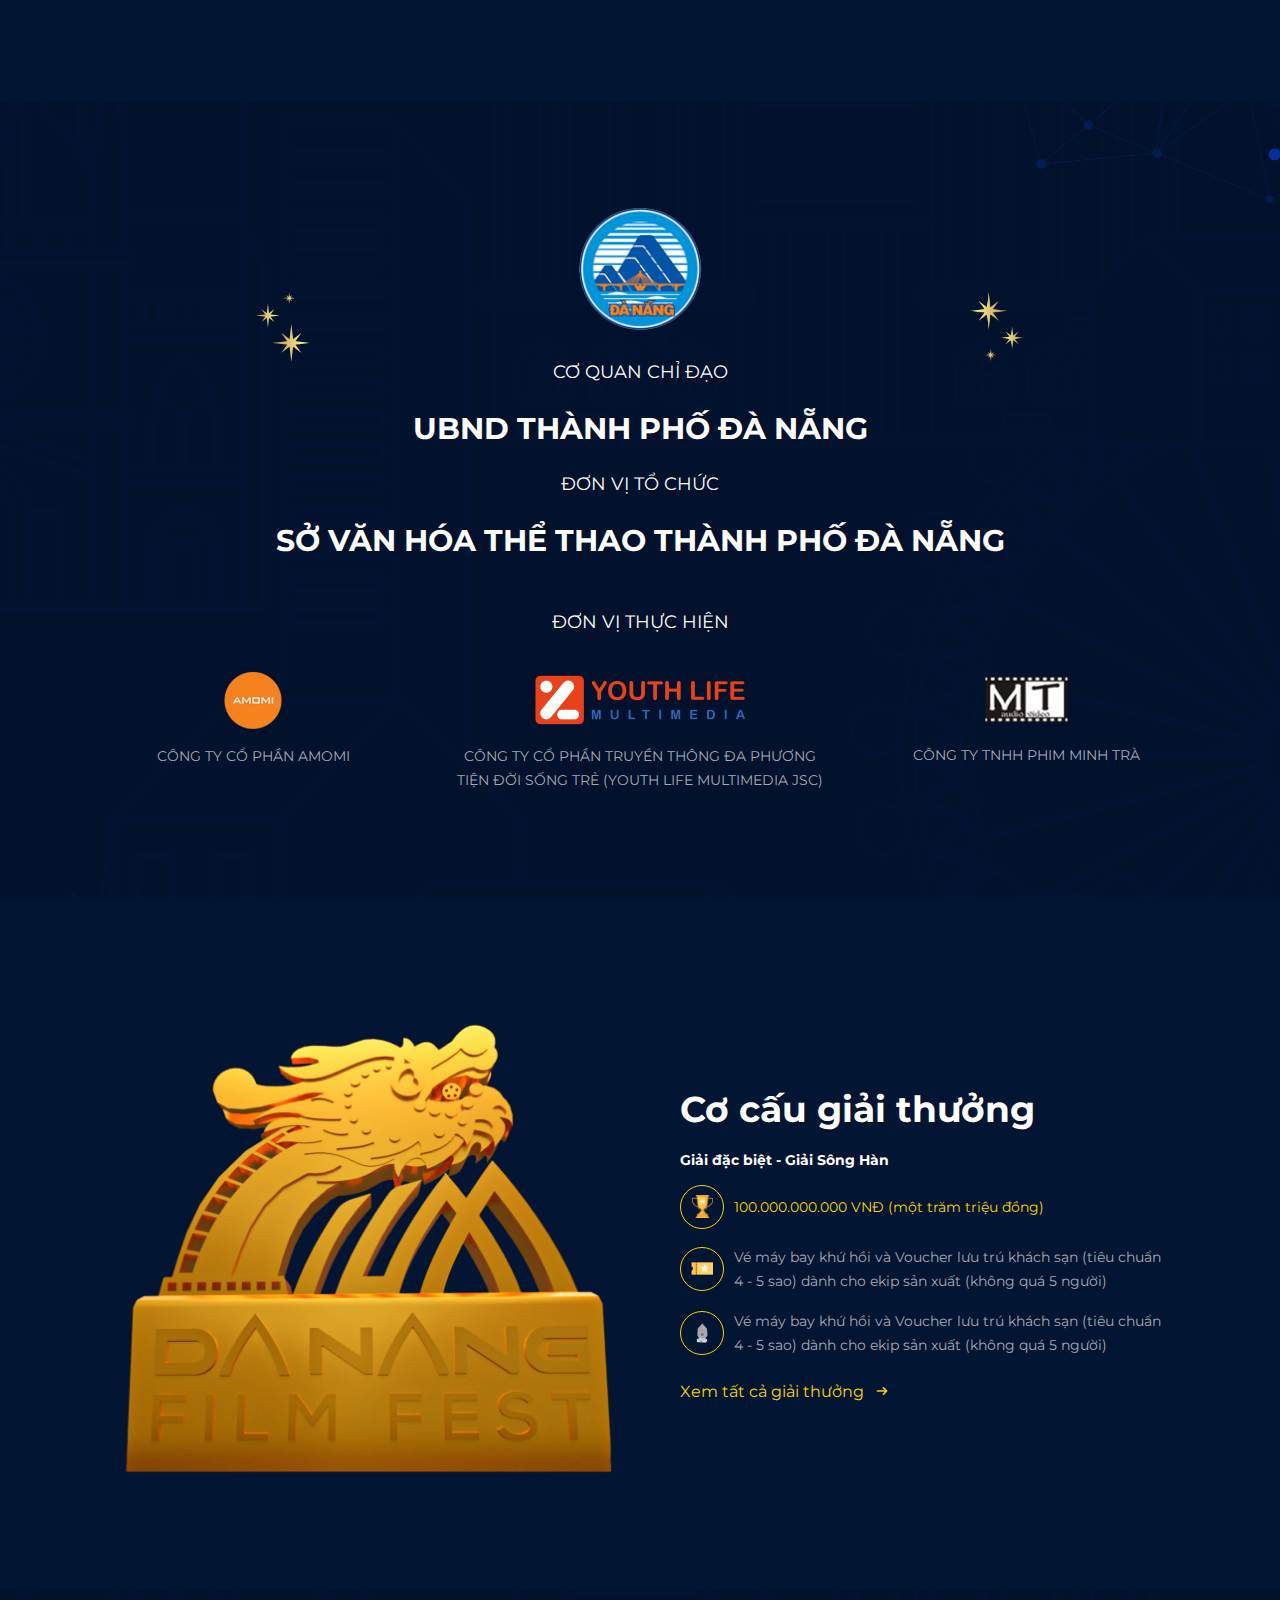
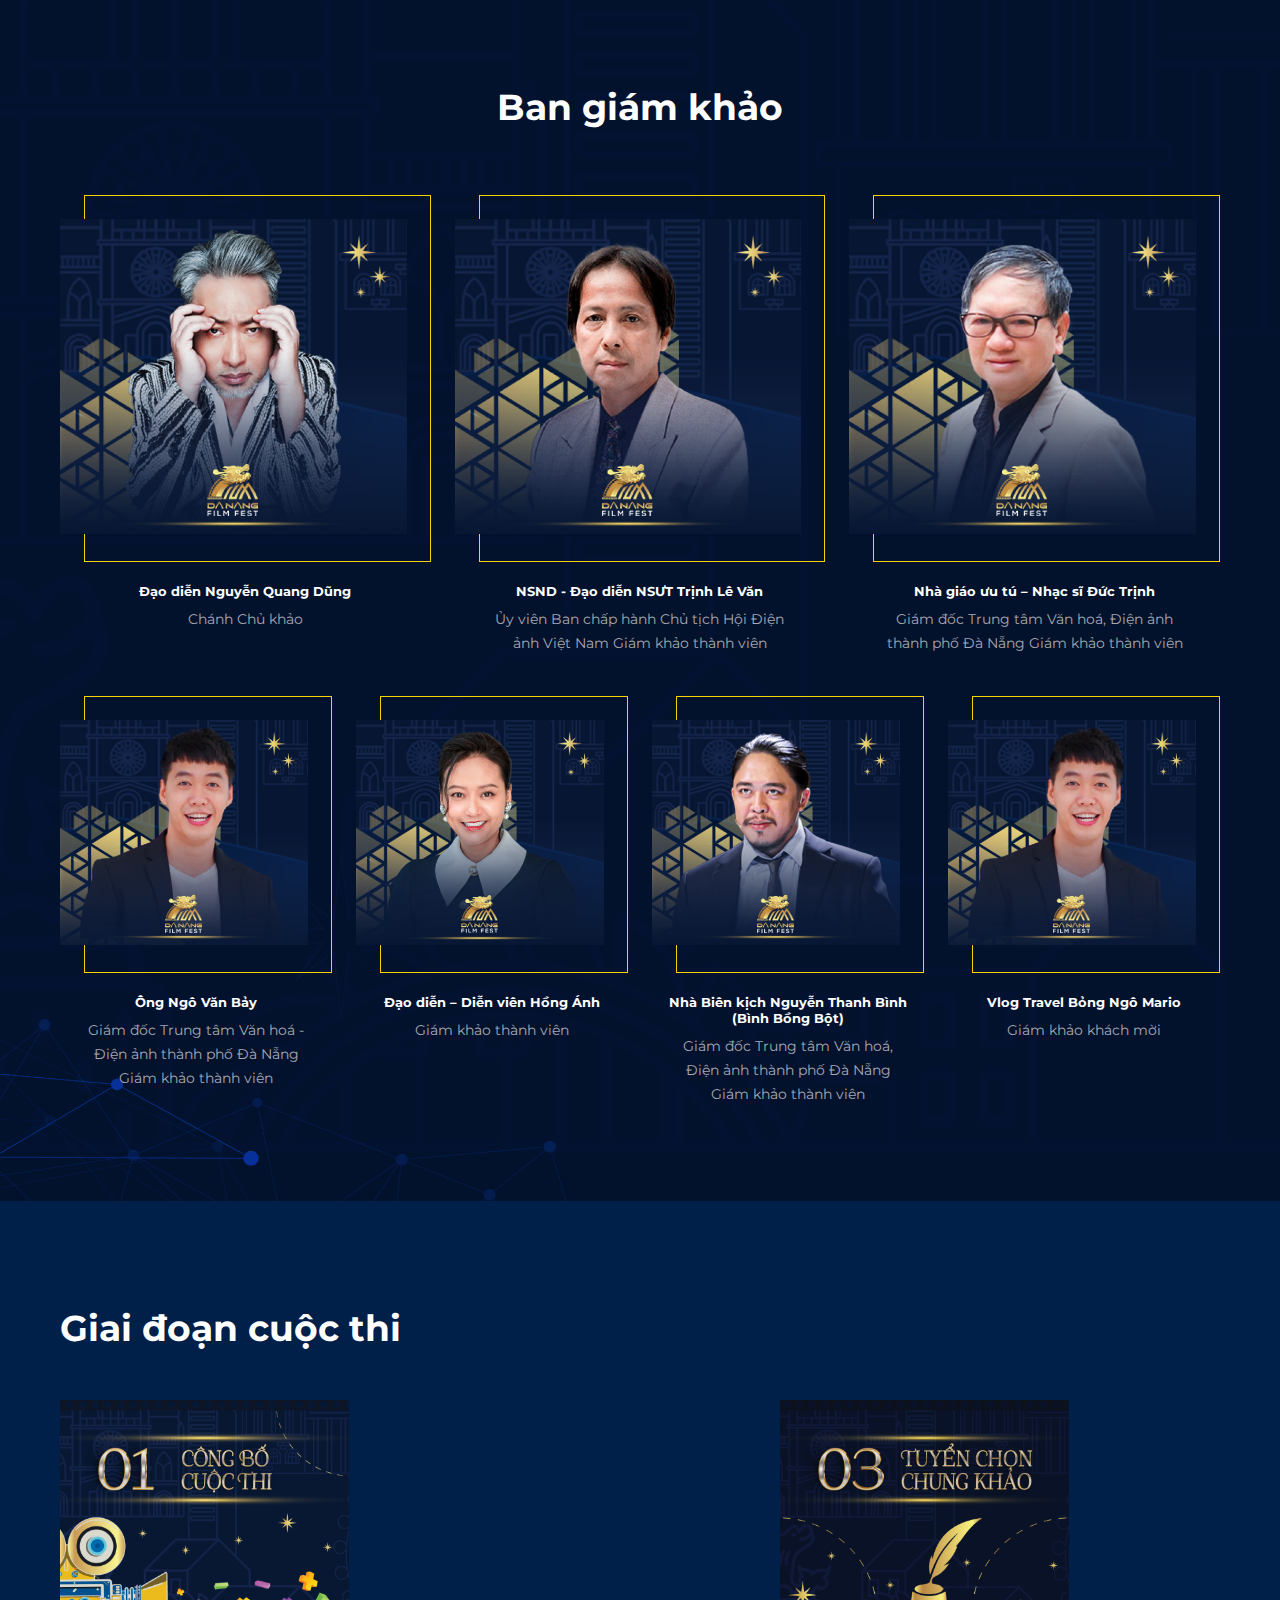
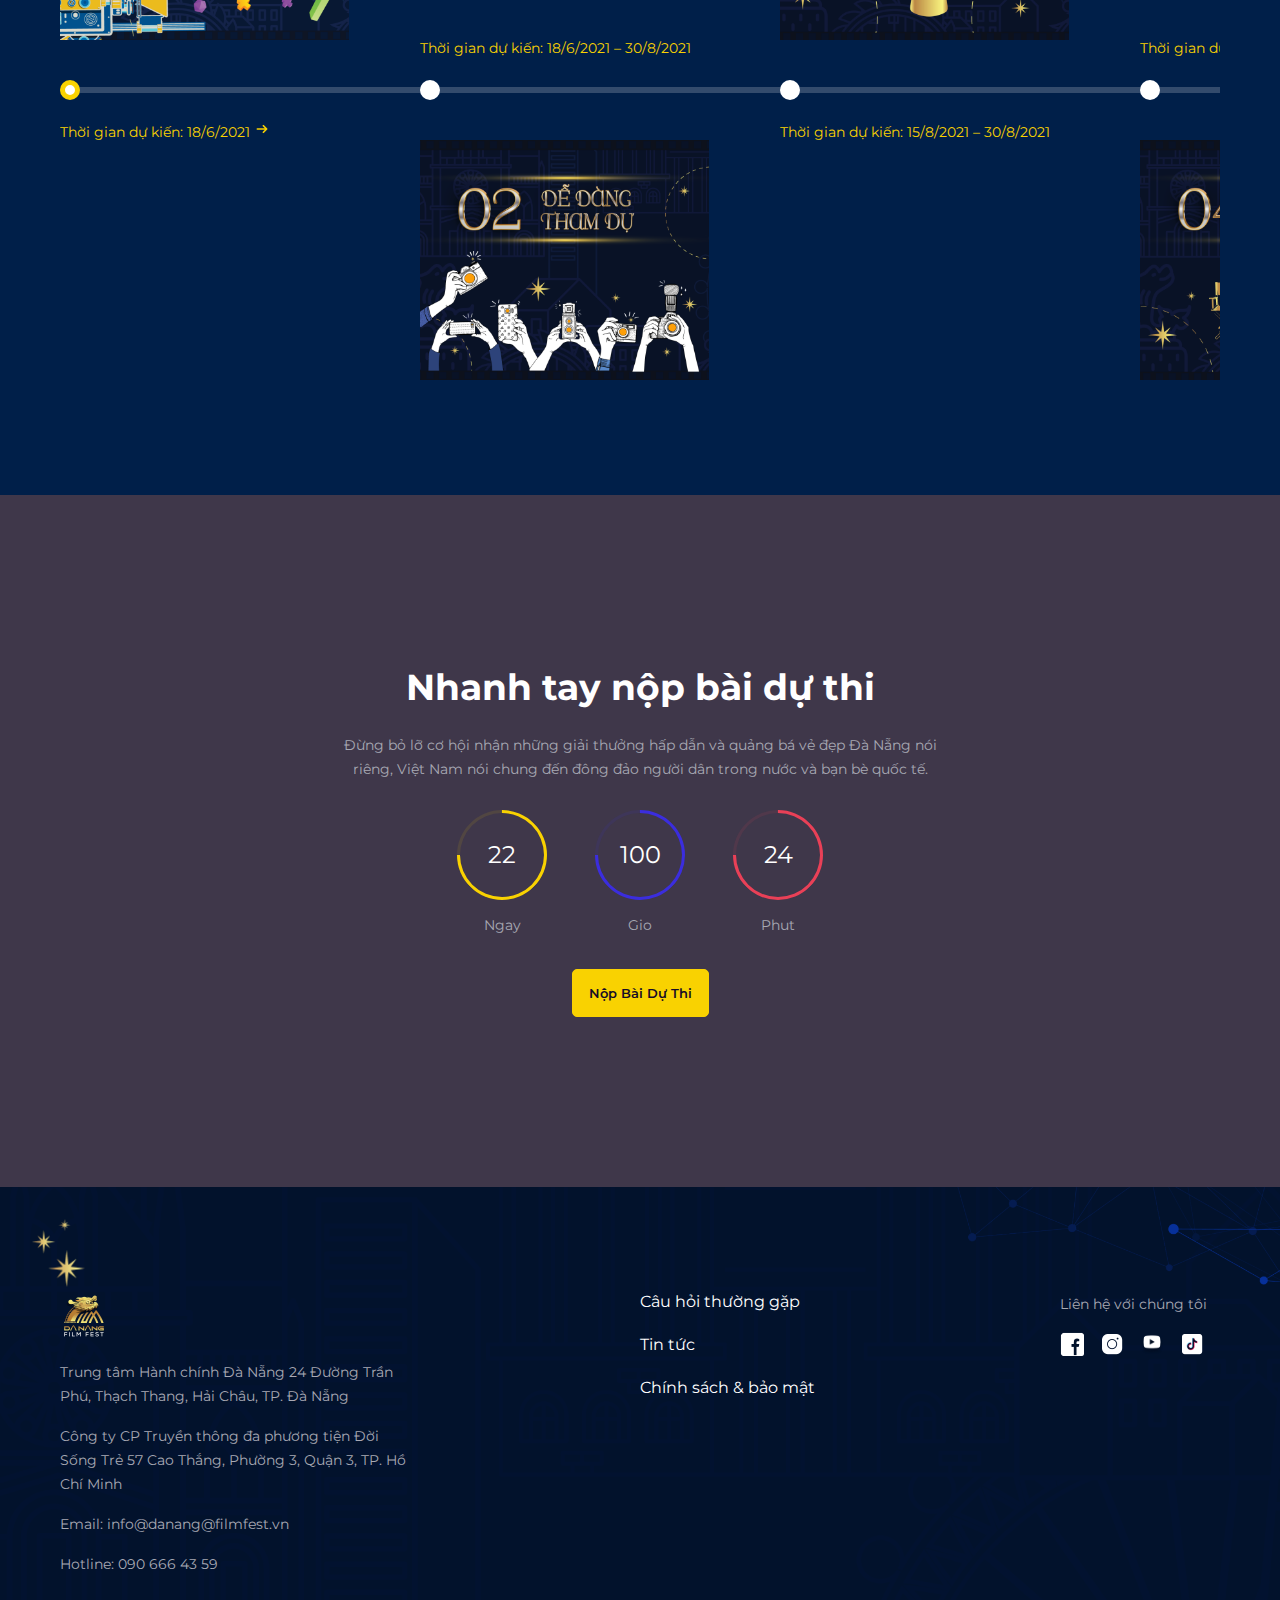
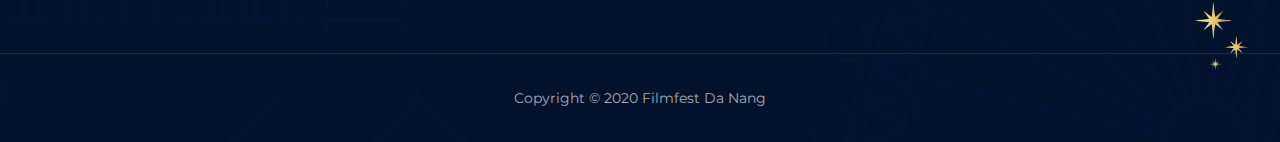
==== commit aeefd64a: "done uudai page" ====
--- a/index.html
+++ b/index.html
@@ -27,8 +27,12 @@
         <li class="nav__menu-item">
           <a href="./pages/baiduthi.html" class="nav__menu-link"> Bài dự thi </a>
         </li>
+        <li class="nav__menu-item ">
+          <a href="" class="nav__menu-link "> Uư đãi </a>
+          
+        </li>
         <li class="nav__menu-item nav__menu-dropdown">
-          <a href="" class="nav__menu-link "> Uư đãi <img src="./images/common/dropdown-icon.png" alt=""></a>
+          <a href="#" class="nav__menu-link"> Tin tức  <img src="./images/common/dropdown-icon.png" alt=""></a>
           <ul  class="dropdown-list">
             <li class="dropdown-item">
               <a href="#">Giai đoạn cuộc thi</a>
@@ -43,9 +47,6 @@
               <a href="">Câu hỏi thường gặp</a>
             </li>
           </ul>
-        </li>
-        <li class="nav__menu-item">
-          <a href="#" class="nav__menu-link"> Tin tức </a>
         </li>
         <li class="nav__menu-item">
           <a href="#" class="nav__menu-link"> Liên hệ </a>
--- a/styles/style.css
+++ b/styles/style.css
@@ -309,6 +309,13 @@
 .nav__menu-dropdown a img {
   width: 10px;
   margin-left: 8px;
+}
+
+.nav__menu-dropdown:hover .dropdown-list {
+  opacity: 1;
+  -webkit-transform: translateY(0);
+          transform: translateY(0);
+  pointer-events: auto;
 }
 
 .nav__menu-dropdown .dropdown-list {
@@ -329,13 +336,6 @@
   pointer-events: none;
 }
 
-.nav__menu-dropdown .dropdown-list.active {
-  opacity: 1;
-  -webkit-transform: translateY(0);
-          transform: translateY(0);
-  pointer-events: auto;
-}
-
 .nav__menu-dropdown .dropdown-list li:not(:last-child) {
   margin-bottom: 12px;
 }
@@ -344,6 +344,13 @@
   color: #021533;
   font-size: 14px;
   padding: 4px 0;
+}
+
+.nav__menu-dropdown .dropdown-list a:hover {
+  -webkit-transition: 0.2s ease;
+  transition: 0.2s ease;
+  color: #170C27;
+  font-weight: 500;
 }
 
 .footer {
@@ -2022,4 +2029,260 @@
 .baiduthi .header__progress-item div img {
   width: 24px;
 }
+
+.uudai {
+  background: #FFFFFF;
+}
+
+.uudai .header {
+  padding: 130px 60px 297px 60px;
+  background: url(../images/uudai/bg-img.png) #021533 no-repeat;
+  background-position: center;
+  background-size: cover;
+}
+
+@media only screen and (max-width: 992px) {
+  .uudai .header {
+    padding: 130px 24px 297px 24px;
+  }
+}
+
+@media only screen and (max-width: 799px) {
+  .uudai .header {
+    padding: 130px 24px 250px 24px;
+  }
+}
+
+@media only screen and (max-width: 799px) {
+  .uudai .header {
+    padding: 130px 24px 220px 24px;
+  }
+}
+
+.uudai .header__main {
+  max-width: 928px;
+  width: 100%;
+  margin: 0 auto;
+  display: -webkit-box;
+  display: -ms-flexbox;
+  display: flex;
+}
+
+@media only screen and (max-width: 799px) {
+  .uudai .header__main {
+    -webkit-box-orient: vertical;
+    -webkit-box-direction: normal;
+        -ms-flex-direction: column;
+            flex-direction: column;
+    gap: 32px;
+  }
+}
+
+.uudai .header__right {
+  width: 256px;
+}
+
+.uudai .header__right > div {
+  width: 100%;
+  border: 1px solid #F9D201;
+  position: relative;
+  padding: 24px;
+  display: -webkit-box;
+  display: -ms-flexbox;
+  display: flex;
+  -webkit-box-orient: vertical;
+  -webkit-box-direction: normal;
+      -ms-flex-direction: column;
+          flex-direction: column;
+  -webkit-box-align: center;
+      -ms-flex-align: center;
+          align-items: center;
+  text-align: center;
+}
+
+.uudai .header__right > div h5 {
+  font-size: 16px;
+  margin-bottom: 24px;
+}
+
+.uudai .header__right > div div {
+  border-top: 1px dashed #D1CED4;
+  border-bottom: 1px dashed #D1CED4;
+  padding: 8px 0;
+  margin-bottom: 65px;
+}
+
+.uudai .header__right > div div h3 {
+  opacity: 0.2;
+  color: #D1CED4;
+}
+
+.uudai .header__right > div .btn {
+  position: absolute;
+  bottom: 0;
+  left: 50%;
+  -webkit-transform: translate(-50%, 50%);
+          transform: translate(-50%, 50%);
+}
+
+.uudai .header__left {
+  -webkit-box-flex: 1;
+      -ms-flex: 1;
+          flex: 1;
+  padding-right: 10%;
+}
+
+@media only screen and (max-width: 799px) {
+  .uudai .header__left {
+    padding-right: 0;
+  }
+}
+
+.uudai .header__left-badge {
+  width: 90px;
+  height: 30px;
+  background: #F9D201;
+  display: -webkit-box;
+  display: -ms-flexbox;
+  display: flex;
+  -webkit-box-align: center;
+      -ms-flex-align: center;
+          align-items: center;
+  -webkit-box-pack: center;
+      -ms-flex-pack: center;
+          justify-content: center;
+  font-size: 14px;
+  font-weight: 600;
+  margin-bottom: 24px;
+}
+
+.uudai .header__left-title {
+  font-size: 40px;
+  margin-bottom: 32px;
+}
+
+@media only screen and (max-width: 992px) {
+  .uudai .header__left-title {
+    font-size: 32px;
+  }
+}
+
+.uudai .header__left-desc {
+  color: #FFFFFF;
+}
+
+.uudai .article {
+  max-width: 928px;
+  background: none;
+  width: 100%;
+  margin: 0 auto;
+  margin-top: -220px;
+  padding: 0 0px 56px 0px;
+}
+
+@media only screen and (max-width: 992px) {
+  .uudai .article {
+    padding: 0 24px 56px 24px;
+  }
+}
+
+@media only screen and (max-width: 799px) {
+  .uudai .article {
+    margin-top: -150px;
+  }
+}
+
+@media only screen and (max-width: 480px) {
+  .uudai .article {
+    margin-top: -100px;
+  }
+}
+
+.uudai .article h4 {
+  font-size: 30px;
+  color: #170C27;
+  text-align: center;
+  margin-top: 48px;
+  margin-bottom: 16px;
+}
+
+@media only screen and (max-width: 799px) {
+  .uudai .article h4 {
+    font-size: 26px;
+  }
+}
+
+.uudai .article p {
+  color: #170C27;
+  margin-bottom: 12px;
+}
+
+.uudai .article__image {
+  max-width: 928px;
+  width: 100%;
+}
+
+.uudai .article__image img {
+  width: 100%;
+}
+
+.uudai .article__image:first-child {
+  border: 12px solid #FFFFFF;
+}
+
+@media only screen and (max-width: 799px) {
+  .uudai .article__image:first-child {
+    border-width: 8px;
+  }
+}
+
+.uudai .article__image:not(:first-child) {
+  margin-top: 36px;
+  margin-bottom: 24px;
+}
+
+.uudai .article__image:not(:first-child) small {
+  display: block;
+  margin: 0 auto;
+  text-align: center;
+}
+
+.uudai .other-article {
+  padding-top: 40px;
+  border-top: 1px solid #021533;
+  max-width: 928px;
+  width: 100%;
+}
+
+.uudai .other-article h4 {
+  text-align: left;
+}
+
+.uudai .other-article ul {
+  display: -ms-grid;
+  display: grid;
+  -ms-grid-columns: (1fr)[2];
+      grid-template-columns: repeat(2, 1fr);
+  grid-gap: 32px;
+}
+
+@media only screen and (max-width: 799px) {
+  .uudai .other-article ul {
+    -ms-grid-columns: 1fr;
+        grid-template-columns: 1fr;
+  }
+}
+
+.uudai .other-article ul a {
+  color: #F9D201;
+  font-size: 14px;
+  margin-top: 12px;
+  font-weight: 600;
+}
+
+.uudai .other-article ul h5 {
+  margin-top: 12px;
+  color: #170C27;
+  font-size: 16px;
+}
 /*# sourceMappingURL=style.css.map */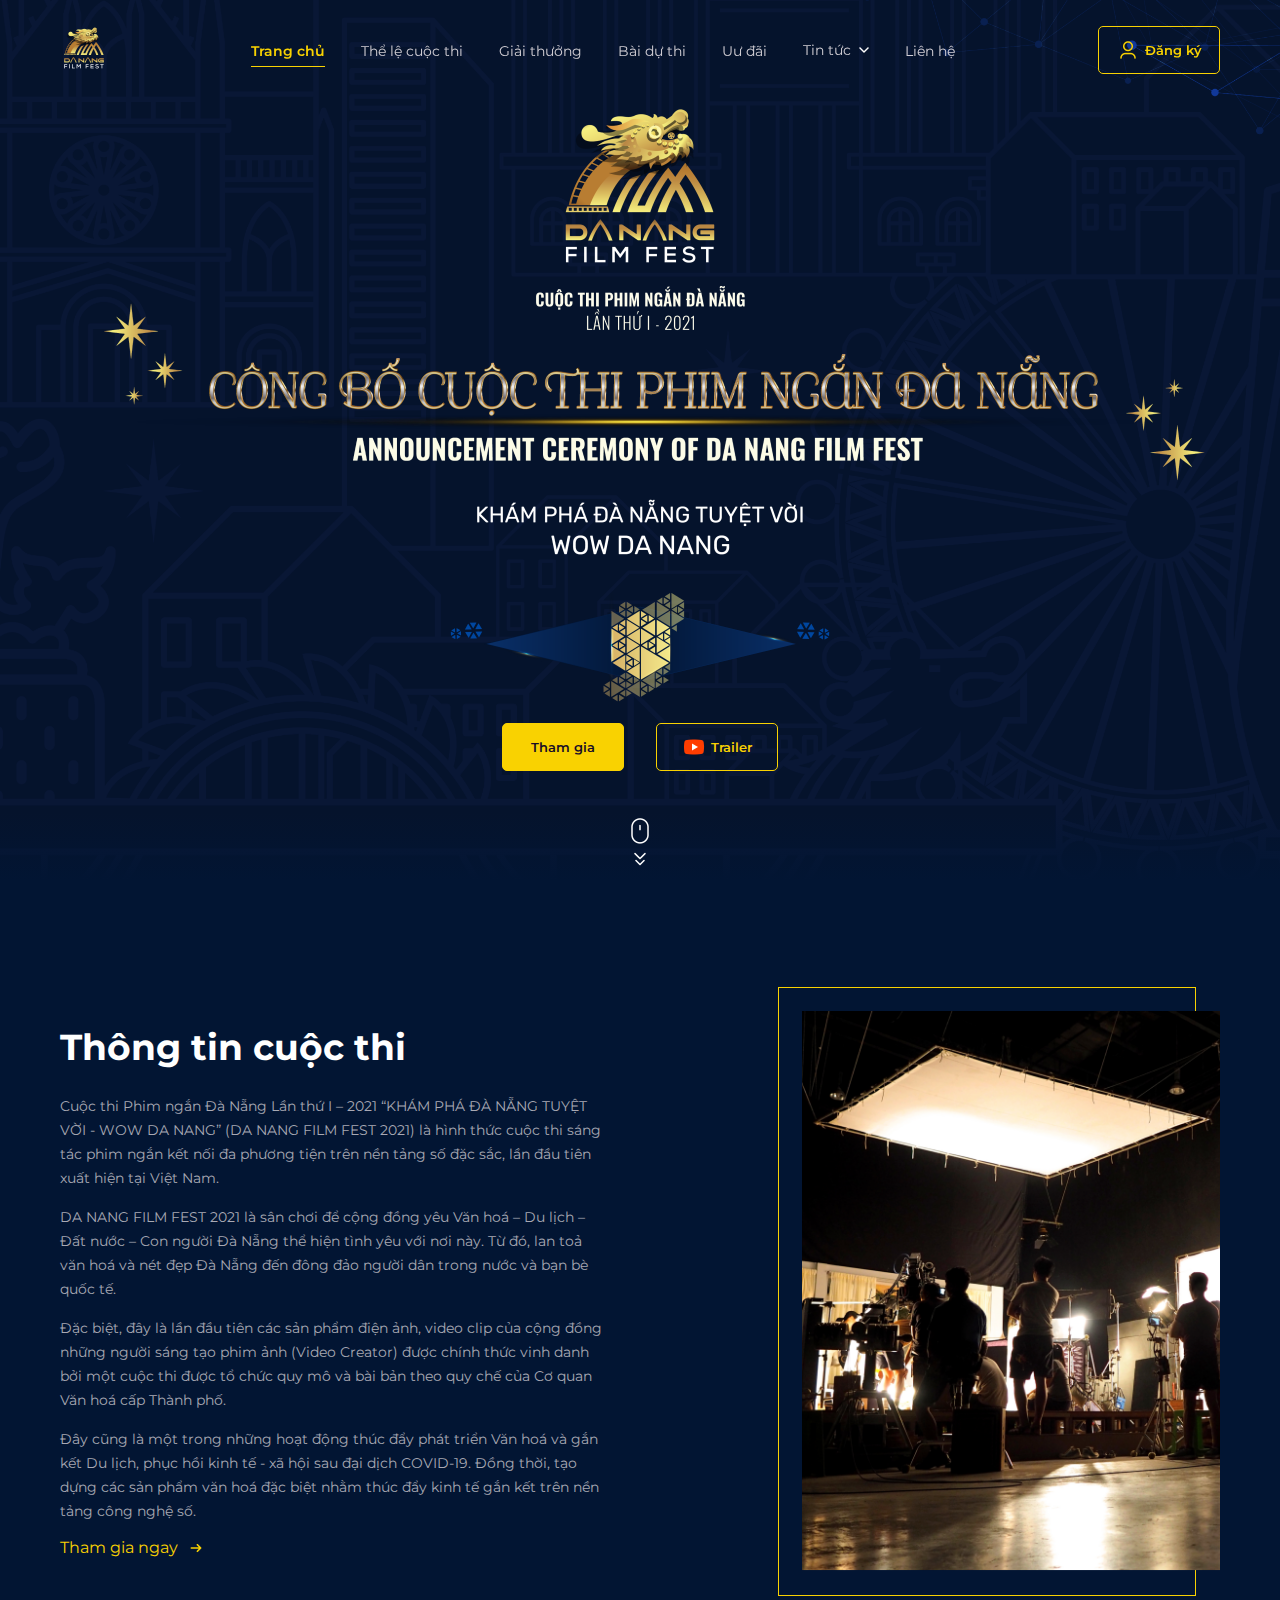
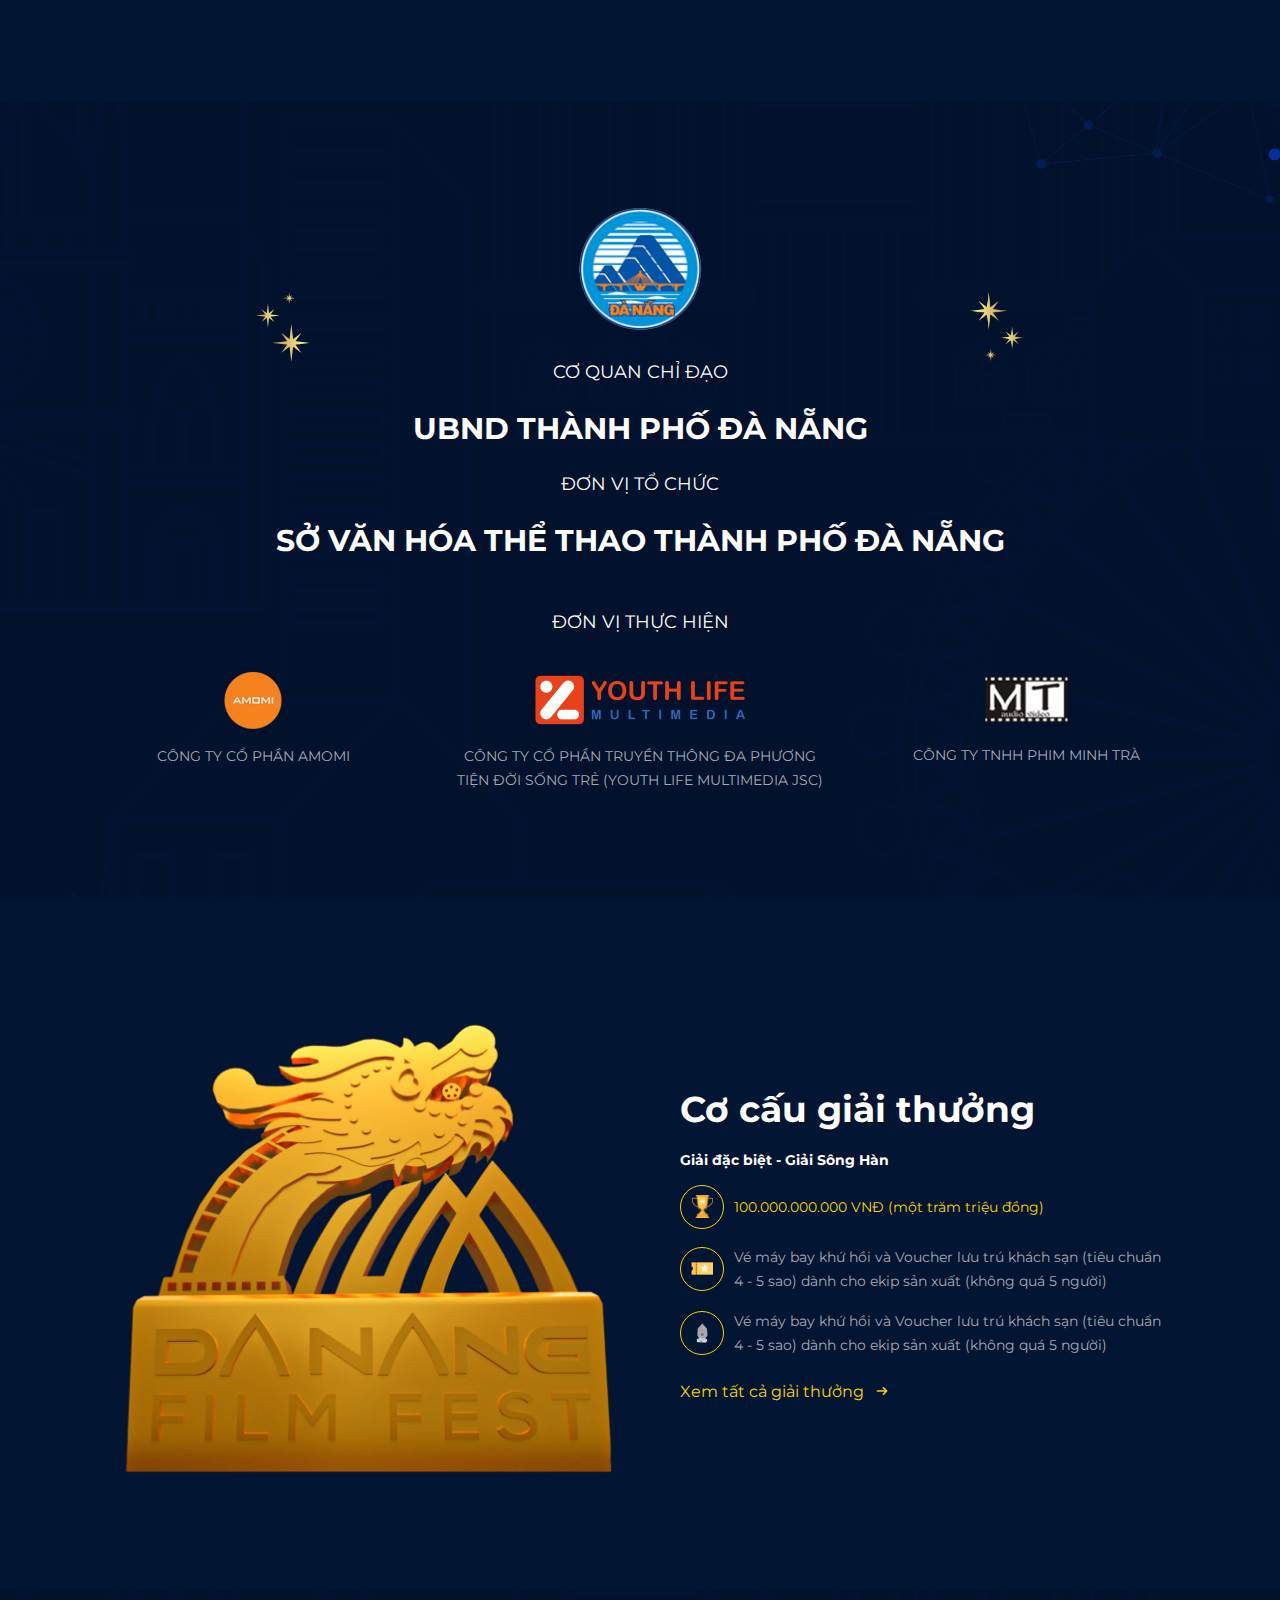
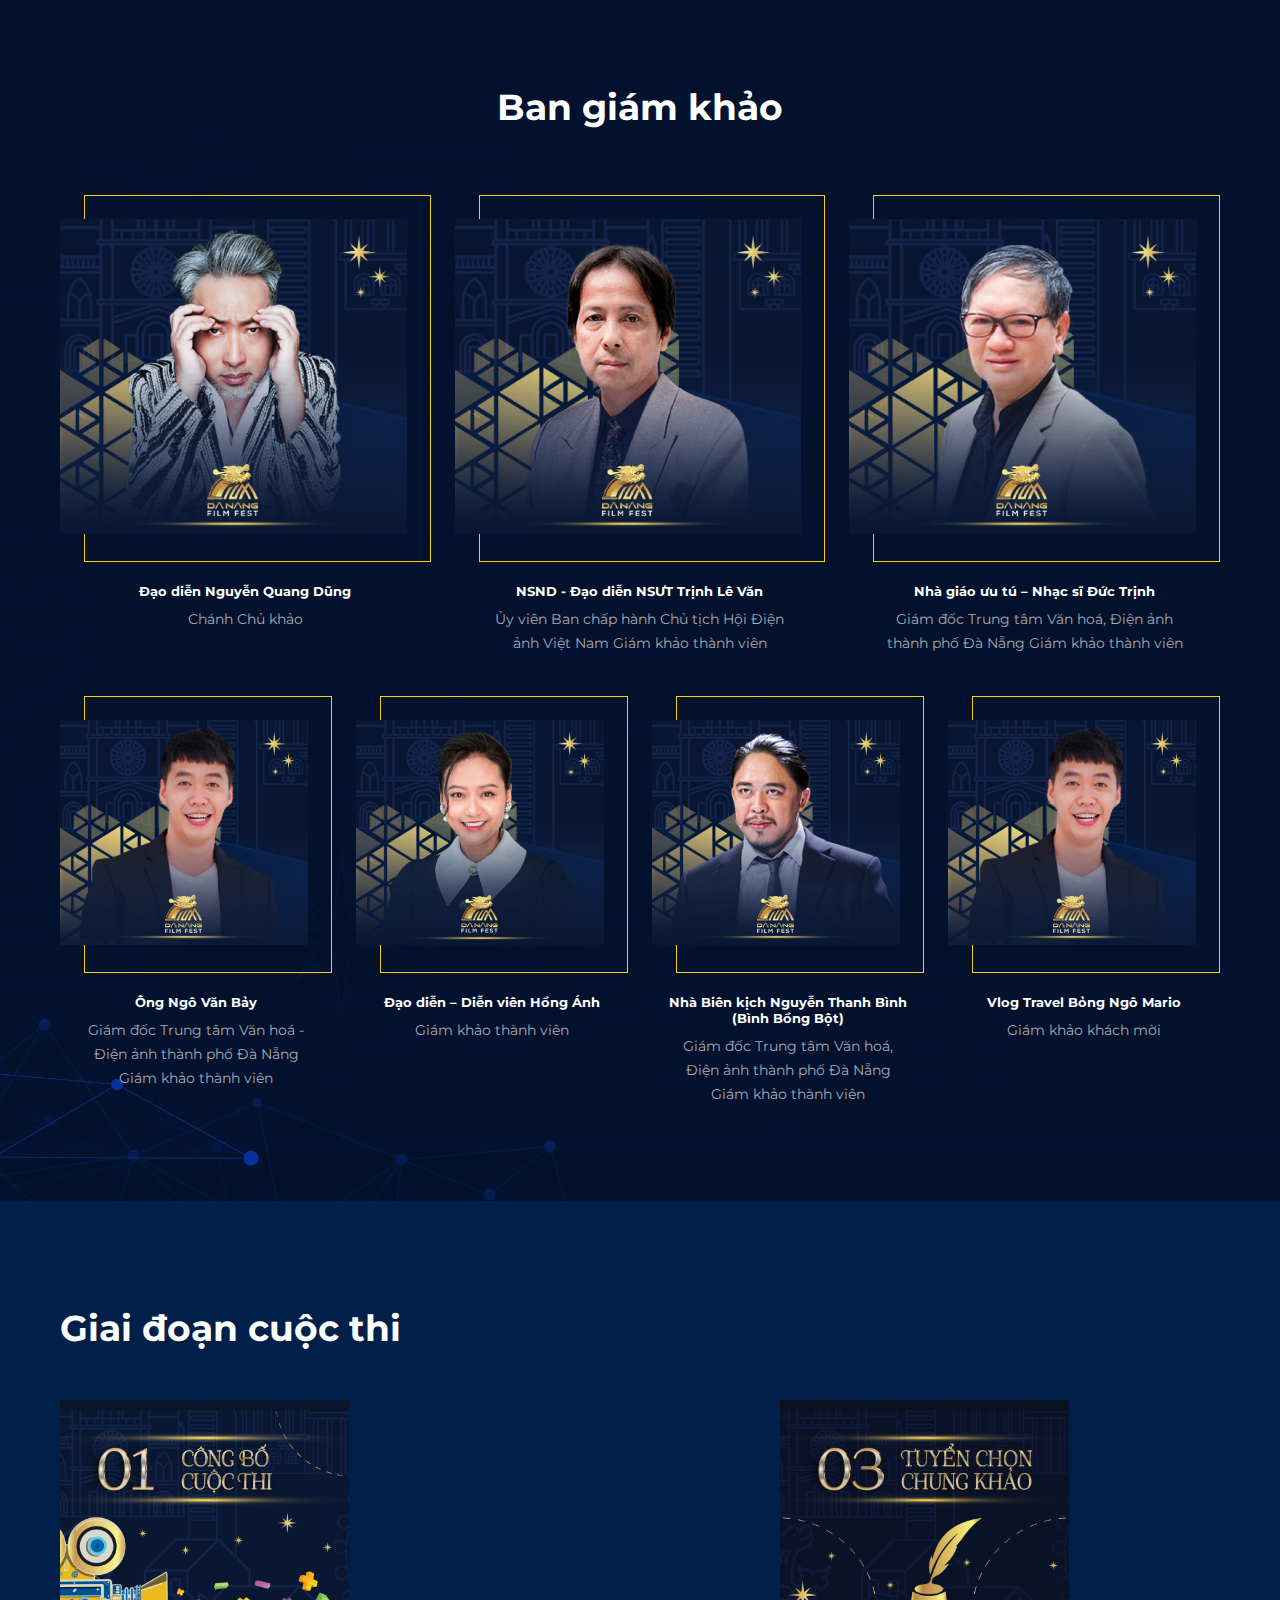
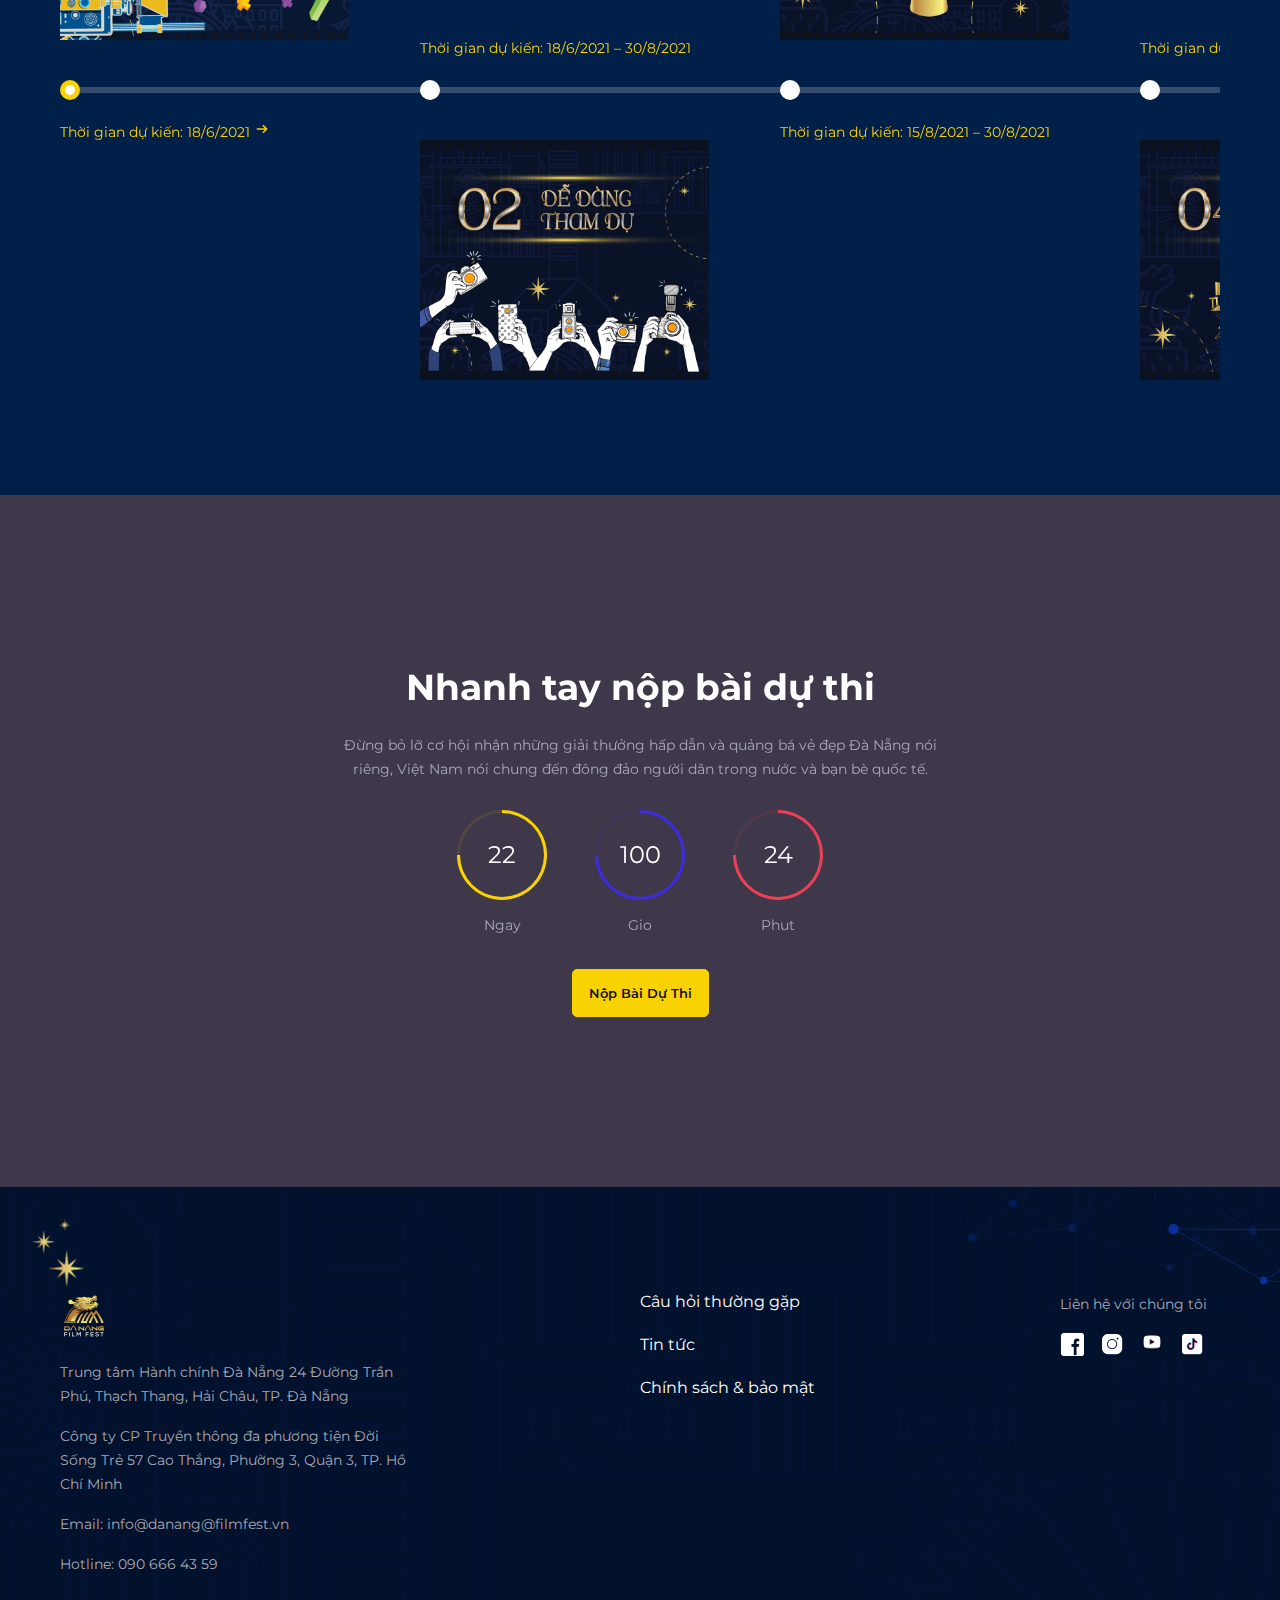
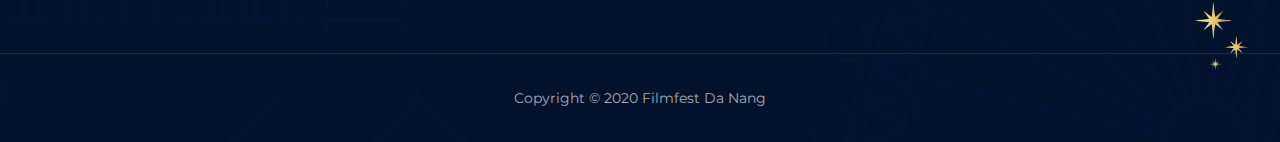
==== commit 12113305: "form register done" ====
--- a/index.html
+++ b/index.html
@@ -5,7 +5,10 @@
     <meta http-equiv="X-UA-Compatible" content="IE=edge" />
     <meta name="viewport" content="width=device-width, initial-scale=1.0" />
     <title>Film Fest DaNang</title>
-    <link rel="stylesheet" href="https://cdnjs.cloudflare.com/ajax/libs/font-awesome/5.15.3/css/all.min.css">
+    <link
+      rel="stylesheet"
+      href="https://cdnjs.cloudflare.com/ajax/libs/font-awesome/5.15.3/css/all.min.css"
+    />
     <link rel="stylesheet" href="./styles/style.css" />
     <script src="./main.js" defer></script>
   </head>
@@ -19,40 +22,47 @@
           <a href="./index.html\" class="nav__menu-link active"> Trang chủ </a>
         </li>
         <li class="nav__menu-item">
-          <a href="./pages/thelecuocthi.html" class="nav__menu-link"> Thể lệ cuộc thi </a>
-        </li>
-        <li class="nav__menu-item">
-          <a href="./pages/giaithuong.html" class="nav__menu-link"> Giải thưởng </a>
-        </li>
-        <li class="nav__menu-item">
-          <a href="./pages/baiduthi.html" class="nav__menu-link"> Bài dự thi </a>
-        </li>
-        <li class="nav__menu-item ">
-          <a href="" class="nav__menu-link "> Uư đãi </a>
-          
+          <a href="./pages/thelecuocthi.html" class="nav__menu-link">
+            Thể lệ cuộc thi
+          </a>
+        </li>
+        <li class="nav__menu-item">
+          <a href="./pages/giaithuong.html" class="nav__menu-link">
+            Giải thưởng
+          </a>
+        </li>
+        <li class="nav__menu-item">
+          <a href="./pages/baiduthi.html" class="nav__menu-link">
+            Bài dự thi
+          </a>
+        </li>
+        <li class="nav__menu-item">
+          <a href="./pages/uudai.html" class="nav__menu-link"> Uư đãi </a>
         </li>
         <li class="nav__menu-item nav__menu-dropdown">
-          <a href="#" class="nav__menu-link"> Tin tức  <img src="./images/common/dropdown-icon.png" alt=""></a>
-          <ul  class="dropdown-list">
+          <a href="#" class="nav__menu-link">
+            Tin tức <img src="./images/common/dropdown-icon.png" alt=""
+          /></a>
+          <ul class="dropdown-list">
             <li class="dropdown-item">
-              <a href="#">Giai đoạn cuộc thi</a>
+              <a href="./pages/giaidoancuocthi.html">Giai đoạn cuộc thi</a>
             </li>
             <li class="dropdown-item">
-              <a href="">Bài viết</a>
+              <a href="./pages/baiviet.html">Bài viết</a>
             </li>
             <li class="dropdown-item">
-              <a href="">Tra cứu thông tin</a>
+              <a href="./pages/tracuu.html">Tra cứu thông tin</a>
             </li>
             <li class="dropdown-item">
-              <a href="">Câu hỏi thường gặp</a>
+              <a href="./pages/faq.html">Câu hỏi thường gặp</a>
             </li>
           </ul>
         </li>
         <li class="nav__menu-item">
-          <a href="#" class="nav__menu-link"> Liên hệ </a>
-        </li>
-      </ul>
-      <button class="btn btn-outline">
+          <a href="./pages/lienhe.html" class="nav__menu-link"> Liên hệ </a>
+        </li>
+      </ul>
+      <button class="btn btn-outline btn-register">
         <img src="./images/home/user-icon.png" alt="" />
         <span>Đăng ký</span>
       </button>
@@ -81,7 +91,7 @@
           class="header__hero-mainvisual"
         />
         <div class="btn-group">
-          <button class="btn">Tham gia</button>
+          <button class="btn btn-thamgia">Tham gia</button>
           <button class="btn btn-outline">
             <img src="./images/home/yt-icon.png" alt="" /><span>Trailer</span>
           </button>
@@ -286,7 +296,10 @@
           <div class="image">
             <img src="./images/home/stage1.png" alt="" />
           </div>
-          <p><span>Thời gian dự kiến: 18/6/2021</span> <img src="./images/common/arrow-right.png" alt=""></p>
+          <p>
+            <span>Thời gian dự kiến: 18/6/2021</span>
+            <img src="./images/common/arrow-right.png" alt="" />
+          </p>
         </li>
         <li>
           <div class="image">
@@ -324,41 +337,35 @@
       </p>
       <ul class="list-progress">
         <li>
-          <div class="progress">
-            22
-          </div>
+          <div class="progress">22</div>
           <p>Ngay</p>
         </li>
         <li>
-          <div class="progress">
-            100
-          </div>
+          <div class="progress">100</div>
           <p>Gio</p>
         </li>
         <li>
-          <div class="progress">
-            24
-          </div>
+          <div class="progress">24</div>
           <p>Phut</p>
         </li>
-        
-      </ul>
-      <button class="btn">
-        Nộp Bài Dự Thi
-      </button>
+      </ul>
+      <button class="btn">Nộp Bài Dự Thi</button>
     </section>
 
     <footer class="footer">
       <ul class="footer__list">
         <li class="footer__list-item">
-          <img src="./images/common/logo.png" alt="">
-          <p>Trung tâm Hành chính Đà Nẵng 
-            24 Đường Trần Phú, Thạch Thang, Hải Châu, TP. Đà Nẵng</p>
-          <p>Công ty CP Truyền thông đa phương tiện Đời Sống Trẻ
-            57 Cao Thắng, Phường 3, Quận 3, TP. Hồ Chí Minh
+          <img src="./images/common/logo.png" alt="" />
+          <p>
+            Trung tâm Hành chính Đà Nẵng 24 Đường Trần Phú, Thạch Thang, Hải
+            Châu, TP. Đà Nẵng
+          </p>
+          <p>
+            Công ty CP Truyền thông đa phương tiện Đời Sống Trẻ 57 Cao Thắng,
+            Phường 3, Quận 3, TP. Hồ Chí Minh
           </p>
           <p>Email: info@danang@filmfest.vn</p>
-          <p>Hotline: 090 666 43 59 </p>
+          <p>Hotline: 090 666 43 59</p>
         </li>
         <li class="footer__list-item">
           <ul>
@@ -369,10 +376,14 @@
           <div>
             <p>Liên hệ với chúng tôi</p>
             <div class="sci">
-              <a href="#"><img src="./images/common/fb-icon.png" alt=""></a>
-              <a href="#"><img src="./images/common/instagram-icon.png" alt=""></a>
-              <a href="#"><img src="./images/common/yt-icon.png" alt=""></a>
-              <a href="#"><img src="./images/common/tiktok-icon.png" alt=""></a>
+              <a href="#"><img src="./images/common/fb-icon.png" alt="" /></a>
+              <a href="#"
+                ><img src="./images/common/instagram-icon.png" alt=""
+              /></a>
+              <a href="#"><img src="./images/common/yt-icon.png" alt="" /></a>
+              <a href="#"
+                ><img src="./images/common/tiktok-icon.png" alt=""
+              /></a>
             </div>
           </div>
         </li>
@@ -380,8 +391,8 @@
       <div class="footer__bottom">
         <p>Copyright © 2020 Filmfest Da Nang</p>
       </div>
-      <img src="./images/common/star1.png" alt="" class="star star1">
-      <img src="./images/common/star2.png" alt="" class="star star2">
+      <img src="./images/common/star1.png" alt="" class="star star1" />
+      <img src="./images/common/star2.png" alt="" class="star star2" />
     </footer>
   </body>
 </html>
--- a/styles/style.css
+++ b/styles/style.css
@@ -4,10 +4,11 @@
   margin: 0;
   -webkit-box-sizing: border-box;
           box-sizing: border-box;
-  font-family: 'Montserrat', sans-serif;
-}
-
-html, body {
+  font-family: "Montserrat", sans-serif;
+}
+
+html,
+body {
   overflow-x: hidden;
   width: 100%;
 }
@@ -31,8 +32,13 @@
   line-height: 24px;
 }
 
-h1, h2, h3, h4, h5, h6 {
-  color: #FFFFFF;
+h1,
+h2,
+h3,
+h4,
+h5,
+h6 {
+  color: #ffffff;
 }
 
 h3 {
@@ -75,12 +81,12 @@
           justify-content: center;
   cursor: pointer;
   padding: 0 16px;
-  background: #F9D201;
-  color: #170C27;
+  background: #f9d201;
+  color: #170c27;
   font-weight: 600;
   border-radius: 5px;
   outline: none;
-  border: 1px solid #F9D201;
+  border: 1px solid #f9d201;
 }
 
 .btn img {
@@ -105,14 +111,167 @@
 }
 
 .btn-outline {
-  color: #F9D201;
+  color: #f9d201;
   background: none;
 }
 
 .btn-grey {
-  color: #D1CED4;
+  color: #d1ced4;
   border: 1px solid rgba(255, 255, 255, 0.3);
   background: none;
+}
+
+#form {
+  opacity: 0;
+  -webkit-transition: 0.2s ease;
+  transition: 0.2s ease;
+  z-index: 999;
+}
+
+#form .overlay {
+  position: fixed;
+  top: 0;
+  left: 0;
+  right: 0;
+  bottom: 0;
+  background: rgba(0, 0, 0, 0.6);
+  z-index: 998;
+}
+
+#form .register {
+  position: fixed;
+  top: 50%;
+  left: 50%;
+  -webkit-transform: translate(-50%, -50%);
+          transform: translate(-50%, -50%);
+  background: #ffffff;
+  border-radius: 4px;
+  -webkit-box-shadow: 3px 3px 10px rgba(0, 0, 0, 0.1);
+          box-shadow: 3px 3px 10px rgba(0, 0, 0, 0.1);
+  max-width: 608px;
+  width: 100%;
+  z-index: 999;
+  display: -webkit-box;
+  display: -ms-flexbox;
+  display: flex;
+  -webkit-box-orient: vertical;
+  -webkit-box-direction: normal;
+      -ms-flex-direction: column;
+          flex-direction: column;
+  -webkit-box-align: center;
+      -ms-flex-align: center;
+          align-items: center;
+  padding: 20px 40px;
+}
+
+@media only screen and (max-width: 992px) {
+  #form .register {
+    padding: 24px;
+  }
+}
+
+#form .register .logo {
+  width: 20%;
+  line-height: 36px;
+}
+
+#form .register h4 {
+  font-size: 24px;
+  color: #170c27;
+  text-align: center;
+}
+
+@media only screen and (max-width: 992px) {
+  #form .register h4 {
+    font-size: 20px;
+    margin-bottom: 12px;
+  }
+}
+
+#form .register .form {
+  padding: 20px 20px 0 20px;
+}
+
+@media only screen and (max-width: 992px) {
+  #form .register .form {
+    padding: 0;
+  }
+}
+
+#form .register .form .form-group {
+  width: 100%;
+  height: 56px;
+  display: -webkit-box;
+  display: -ms-flexbox;
+  display: flex;
+  border: 1px solid #d1ced4;
+  border-radius: 2px;
+  margin-bottom: 16px;
+  -webkit-box-align: center;
+      -ms-flex-align: center;
+          align-items: center;
+  padding: 5px 16px;
+}
+
+#form .register .form .form-group input {
+  background: none;
+  outline: none;
+  border: none;
+  -webkit-box-flex: 1;
+      -ms-flex: 1;
+          flex: 1;
+}
+
+#form .register .form .form-group img {
+  width: 24px;
+}
+
+#form .register .form .form-checkbox {
+  display: -webkit-box;
+  display: -ms-flexbox;
+  display: flex;
+  -webkit-box-align: center;
+      -ms-flex-align: center;
+          align-items: center;
+}
+
+#form .register .form .form-checkbox p {
+  margin-left: 12px;
+}
+
+#form .register .form .form-checkbox p span {
+  color: #f9d201;
+}
+
+#form .register .form .btn {
+  width: 100%;
+  margin: 8px 0;
+}
+
+#form .register .form .btn.btn-third-party {
+  background: #e0e9fb;
+  border-color: #e0e9fb;
+}
+
+#form .register .form p {
+  text-align: center;
+}
+
+#form .register .form p .btn-login {
+  color: #f9d201;
+}
+
+#form .register .btn-close {
+  position: absolute;
+  top: 24px;
+  right: 24px;
+  font-size: 20px;
+  cursor: pointer;
+  color: #f9d201;
+}
+
+#form.active {
+  opacity: 1;
 }
 
 .nav {
@@ -209,101 +368,106 @@
   -webkit-box-direction: normal;
       -ms-flex-direction: column;
           flex-direction: column;
+  padding-top: 20vh;
+  -webkit-box-align: center;
+      -ms-flex-align: center;
+          align-items: center;
+  background: #021533;
+  text-align: center;
+}
+
+.nav__menu.active .menu__item {
+  margin-right: 0;
+}
+
+.nav__menu-item {
+  list-style: none;
+  position: relative;
+}
+
+.nav__menu-item:not(:last-child) {
+  margin-right: 36px;
+}
+
+@media only screen and (max-width: 1170px) {
+  .nav__menu-item:not(:last-child) {
+    margin-right: 24px;
+  }
+}
+
+@media only screen and (max-width: 799px) {
+  .nav__menu-item:not(:last-child) {
+    margin-right: 0px;
+    margin-bottom: 16px;
+  }
+}
+
+.nav__menu-link {
+  text-decoration: none;
+  color: #d1ced4;
+  font-size: 14px;
+  padding: 7px 0;
+  position: relative;
+  -webkit-transition: all 0.2s ease-in;
+  transition: all 0.2s ease-in;
+}
+
+@media only screen and (max-width: 799px) {
+  .nav__menu-link {
+    font-size: 18px;
+  }
+}
+
+.nav__menu-link::before {
+  content: "";
+  position: absolute;
+  bottom: 0;
+  left: 0;
+  width: 100%;
+  height: 1px;
+  background: #f9d201;
+  opacity: 0;
+  -webkit-transition: all 0.2s ease-in;
+  transition: all 0.2s ease-in;
+}
+
+@media only screen and (max-width: 799px) {
+  .nav__menu-link::before {
+    display: none;
+  }
+}
+
+.nav__menu-link.active {
+  color: #f9d201;
+  font-weight: 600;
+}
+
+.nav__menu-link.active::before {
+  opacity: 1;
+}
+
+.nav__menu-link:hover {
+  color: #f9d201;
+}
+
+.nav__menu-link:hover::before {
+  opacity: 1;
+}
+
+.nav__menu-dropdown {
+  text-align: center;
+}
+
+.nav__menu-dropdown a {
+  display: -webkit-box;
+  display: -ms-flexbox;
+  display: flex;
+  -webkit-box-align: center;
+      -ms-flex-align: center;
+          align-items: center;
   -webkit-box-pack: center;
       -ms-flex-pack: center;
           justify-content: center;
-  -webkit-box-align: center;
-      -ms-flex-align: center;
-          align-items: center;
-  background: #021533;
-  text-align: center;
-}
-
-.nav__menu.active .menu__item {
-  margin-right: 0;
-}
-
-.nav__menu-item {
-  list-style: none;
-  position: relative;
-}
-
-.nav__menu-item:not(:last-child) {
-  margin-right: 36px;
-}
-
-@media only screen and (max-width: 1170px) {
-  .nav__menu-item:not(:last-child) {
-    margin-right: 24px;
-  }
-}
-
-@media only screen and (max-width: 799px) {
-  .nav__menu-item:not(:last-child) {
-    margin-right: 0px;
-    margin-bottom: 16px;
-  }
-}
-
-.nav__menu-link {
-  text-decoration: none;
-  color: #D1CED4;
-  font-size: 14px;
-  padding: 7px 0;
-  position: relative;
-  -webkit-transition: all 0.2s ease-in;
-  transition: all 0.2s ease-in;
-}
-
-@media only screen and (max-width: 799px) {
-  .nav__menu-link {
-    font-size: 18px;
-  }
-}
-
-.nav__menu-link::before {
-  content: '';
-  position: absolute;
-  bottom: 0;
-  left: 0;
-  width: 100%;
-  height: 1px;
-  background: #F9D201;
-  opacity: 0;
-  -webkit-transition: all 0.2s ease-in;
-  transition: all 0.2s ease-in;
-}
-
-@media only screen and (max-width: 799px) {
-  .nav__menu-link::before {
-    display: none;
-  }
-}
-
-.nav__menu-link.active {
-  color: #F9D201;
-  font-weight: 600;
-}
-
-.nav__menu-link.active::before {
-  opacity: 1;
-}
-
-.nav__menu-link:hover {
-  color: #F9D201;
-}
-
-.nav__menu-link:hover::before {
-  opacity: 1;
-}
-
-.nav__menu-dropdown a {
-  display: -webkit-box;
-  display: -ms-flexbox;
-  display: flex;
-  -webkit-box-align: center;
-      -ms-flex-align: center;
-          align-items: center;
 }
 
 .nav__menu-dropdown a img {
@@ -316,12 +480,20 @@
   -webkit-transform: translateY(0);
           transform: translateY(0);
   pointer-events: auto;
+  padding: 12px;
+}
+
+@media only screen and (max-width: 799px) {
+  .nav__menu-dropdown:hover .dropdown-list.active, .nav__menu-dropdown:active .dropdown-list.active {
+    height: 170px;
+    opacity: 1;
+  }
 }
 
 .nav__menu-dropdown .dropdown-list {
   position: absolute;
   padding: 12px;
-  background: #FFFFFF;
+  background: #ffffff;
   width: -webkit-max-content;
   width: -moz-max-content;
   width: max-content;
@@ -331,9 +503,24 @@
   opacity: 0;
   -webkit-transform: translateY(100px);
           transform: translateY(100px);
-  -webkit-transition: 0.3s linear;
-  transition: 0.3s linear;
+  -webkit-transition: all 0.4s linear;
+  transition: all 0.4s linear;
   pointer-events: none;
+}
+
+@media only screen and (max-width: 799px) {
+  .nav__menu-dropdown .dropdown-list {
+    position: relative;
+    opacity: 0;
+    -webkit-transform: translateY(0);
+            transform: translateY(0);
+    background: transparent;
+    -webkit-box-shadow: none;
+            box-shadow: none;
+    height: 0px;
+    padding: 0;
+    overflow: hidden;
+  }
 }
 
 .nav__menu-dropdown .dropdown-list li:not(:last-child) {
@@ -346,11 +533,25 @@
   padding: 4px 0;
 }
 
+@media only screen and (max-width: 799px) {
+  .nav__menu-dropdown .dropdown-list a {
+    color: #d1ced4;
+    font-size: 18px;
+  }
+}
+
 .nav__menu-dropdown .dropdown-list a:hover {
   -webkit-transition: 0.2s ease;
   transition: 0.2s ease;
-  color: #170C27;
+  color: #170c27;
   font-weight: 500;
+}
+
+@media only screen and (max-width: 799px) {
+  .nav__menu-dropdown .dropdown-list a:hover {
+    color: #f9d201;
+    font-weight: 400;
+  }
 }
 
 .footer {
@@ -369,7 +570,7 @@
 
 @media only screen and (max-width: 992px) {
   .footer {
-    padding: 105px 24PX 150px 24PX;
+    padding: 105px 24px 150px 24px;
   }
 }
 
@@ -418,7 +619,7 @@
 }
 
 .footer__list-item:last-child a {
-  color: #FFFFFF;
+  color: #ffffff;
   margin-bottom: 24px;
   display: inline-block;
 }
@@ -476,10 +677,26 @@
   max-width: 53px;
 }
 
+@media only screen and (max-width: 799px) {
+  .footer .star.star1 {
+    max-width: 40px;
+    right: 32px;
+    left: auto;
+  }
+}
+
 .footer .star.star2 {
   right: 32px;
   bottom: 72px;
   max-width: 53px;
+}
+
+@media only screen and (max-width: 799px) {
+  .footer .star.star2 {
+    max-width: 40px;
+    left: 32px;
+    right: auto;
+  }
 }
 
 /*==================================== TRANG CHU ==========================*/
@@ -491,7 +708,7 @@
 }
 
 .trangchu .header::before {
-  content: '';
+  content: "";
   position: absolute;
   background: -webkit-gradient(linear, left top, left bottom, color-stop(1%, transparent), to(#021533));
   background: linear-gradient(to bottom, transparent 1%, #021533);
@@ -568,7 +785,8 @@
 }
 
 @-webkit-keyframes scrolldown {
-  0%, 100% {
+  0%,
+  100% {
     -webkit-transform: translateY(10px);
             transform: translateY(10px);
   }
@@ -579,7 +797,8 @@
 }
 
 @keyframes scrolldown {
-  0%, 100% {
+  0%,
+  100% {
     -webkit-transform: translateY(10px);
             transform: translateY(10px);
   }
@@ -632,7 +851,7 @@
 }
 
 .trangchu .section-one .content__link {
-  color: #F9D201;
+  color: #f9d201;
   display: -webkit-box;
   display: -ms-flexbox;
   display: flex;
@@ -685,13 +904,13 @@
 }
 
 .trangchu .section-one .image__box::before {
-  content: '';
+  content: "";
   position: absolute;
   top: -24px;
   left: -24px;
   bottom: -24px;
   right: 24px;
-  border: 1px solid #F9D201;
+  border: 1px solid #f9d201;
 }
 
 @media only screen and (max-width: 992px) {
@@ -799,6 +1018,12 @@
   top: 190px;
 }
 
+@media only screen and (max-width: 799px) {
+  .trangchu .section-two .star {
+    width: 40px;
+  }
+}
+
 .trangchu .section-two .star.star1 {
   left: 20vw;
 }
@@ -892,7 +1117,7 @@
 .trangchu .section-three .content .list li .icon {
   width: 44px;
   height: 44px;
-  border: 1px solid #F9D201;
+  border: 1px solid #f9d201;
   border-radius: 50%;
   margin-right: 10px;
   display: -webkit-box;
@@ -915,11 +1140,11 @@
 }
 
 .trangchu .section-three .content .list li.active p {
-  color: #F9D201;
+  color: #f9d201;
 }
 
 .trangchu .section-three .content__link {
-  color: #F9D201;
+  color: #f9d201;
   display: -webkit-box;
   display: -ms-flexbox;
   display: flex;
@@ -958,7 +1183,8 @@
   margin-bottom: 90px;
 }
 
-.trangchu .section-four .top-list, .trangchu .section-four .bottom-list {
+.trangchu .section-four .top-list,
+.trangchu .section-four .bottom-list {
   display: -ms-grid;
   display: grid;
   grid-gap: 24px;
@@ -967,45 +1193,52 @@
 }
 
 @media only screen and (max-width: 992px) {
-  .trangchu .section-four .top-list, .trangchu .section-four .bottom-list {
+  .trangchu .section-four .top-list,
+  .trangchu .section-four .bottom-list {
     grid-gap: 16px;
   }
 }
 
-.trangchu .section-four .top-list h5, .trangchu .section-four .bottom-list h5 {
+.trangchu .section-four .top-list h5,
+.trangchu .section-four .bottom-list h5 {
   margin-bottom: 8px;
 }
 
-.trangchu .section-four .top-list p, .trangchu .section-four .bottom-list p {
+.trangchu .section-four .top-list p,
+.trangchu .section-four .bottom-list p {
   width: 80%;
   margin: 0 auto;
 }
 
-.trangchu .section-four .top-list .image__profile, .trangchu .section-four .bottom-list .image__profile {
+.trangchu .section-four .top-list .image__profile,
+.trangchu .section-four .bottom-list .image__profile {
   width: calc(100% - 24px);
   max-width: 500px;
   position: relative;
   margin-bottom: 45px;
 }
 
-.trangchu .section-four .top-list .image__profile img, .trangchu .section-four .bottom-list .image__profile img {
+.trangchu .section-four .top-list .image__profile img,
+.trangchu .section-four .bottom-list .image__profile img {
   width: 100%;
   z-index: 1;
   position: relative;
 }
 
-.trangchu .section-four .top-list .image__profile::before, .trangchu .section-four .bottom-list .image__profile::before {
+.trangchu .section-four .top-list .image__profile::before,
+.trangchu .section-four .bottom-list .image__profile::before {
   content: "";
   position: absolute;
   left: 24px;
   top: -24px;
   right: -24px;
   bottom: -24px;
-  border: 1px solid #F9D201;
-}
-
-@media only screen and (max-width: 992px) {
-  .trangchu .section-four .top-list .image__profile::before, .trangchu .section-four .bottom-list .image__profile::before {
+  border: 1px solid #f9d201;
+}
+
+@media only screen and (max-width: 992px) {
+  .trangchu .section-four .top-list .image__profile::before,
+  .trangchu .section-four .bottom-list .image__profile::before {
     left: 16px;
     top: -16px;
     right: -16px;
@@ -1124,7 +1357,7 @@
 }
 
 .trangchu .section-five .stage-list::-webkit-scrollbar-thumb {
-  background: #FFFFFF;
+  background: #ffffff;
   height: 10px;
 }
 
@@ -1154,7 +1387,7 @@
 
 .trangchu .section-five .stage-list .progress-bar .milestone:nth-child(1) {
   left: 0;
-  border: 5px solid #F9D201;
+  border: 5px solid #f9d201;
 }
 
 .trangchu .section-five .stage-list .progress-bar .milestone:nth-child(2) {
@@ -1186,7 +1419,7 @@
 
 .trangchu .section-five .stage-list li p {
   height: 260px;
-  color: #F9D201;
+  color: #f9d201;
 }
 
 .trangchu .section-five .stage-list li p img {
@@ -1280,7 +1513,7 @@
 
 .trangchu .section-six::before {
   position: absolute;
-  content: '';
+  content: "";
   left: 0;
   top: 0;
   width: 100%;
@@ -1316,18 +1549,18 @@
       -ms-flex-pack: center;
           justify-content: center;
   font-size: 24px;
-  color: #FFFFFF;
+  color: #ffffff;
   margin-bottom: 16px;
   position: relative;
 }
 
 .trangchu .section-six .list-progress .progress::before {
-  content: '';
+  content: "";
   position: absolute;
   width: 100%;
   height: 100%;
   border-radius: 50%;
-  border: 3px solid #F9D201;
+  border: 3px solid #f9d201;
   -webkit-transform: rotate(-45deg);
           transform: rotate(-45deg);
   border-top-color: rgba(249, 210, 1, 0.1);
@@ -1338,16 +1571,18 @@
 }
 
 .trangchu .section-six .list-progress li:nth-child(2) .progress::before {
-  border-color: #3B2DDE;
+  border-color: #3b2dde;
   border-top-color: rgba(59, 45, 222, 0.1);
 }
 
 .trangchu .section-six .list-progress li:nth-child(3) .progress::before {
-  border-color: #E94057;
+  border-color: #e94057;
   border-top-color: rgba(233, 64, 87, 0.1);
 }
 
-.trangchu .section-six h3, .trangchu .section-six p, .trangchu .section-six .btn {
+.trangchu .section-six h3,
+.trangchu .section-six p,
+.trangchu .section-six .btn {
   position: relative;
   z-index: 1;
   margin: 0 auto;
@@ -1387,7 +1622,7 @@
   max-width: 928px;
   width: 100%;
   position: relative;
-  border: 12px solid #FFFFFF;
+  border: 12px solid #ffffff;
   aspect-ratio: 6 / 3.5;
 }
 
@@ -1541,7 +1776,7 @@
   -webkit-box-align: center;
       -ms-flex-align: center;
           align-items: center;
-  color: #F9D201;
+  color: #f9d201;
 }
 
 .thelecuocthi .artwork__item-content a img {
@@ -1579,13 +1814,13 @@
 }
 
 .thelecuocthi .artwork__item-image div::before {
-  content: '';
+  content: "";
   position: absolute;
   top: -24px;
   left: -24px;
   bottom: -24px;
   right: 24px;
-  border: 1px solid #F9D201;
+  border: 1px solid #f9d201;
 }
 
 @media only screen and (max-width: 992px) {
@@ -1638,6 +1873,12 @@
   width: 54px;
 }
 
+@media only screen and (max-width: 799px) {
+  .giaithuong .award h3 .star {
+    width: 40px;
+  }
+}
+
 .giaithuong .award h3 .star1 {
   left: -60%;
 }
@@ -1664,7 +1905,7 @@
 }
 
 .giaithuong .award h4 span {
-  color: #F9D201;
+  color: #f9d201;
 }
 
 .giaithuong .award__main {
@@ -1767,7 +2008,7 @@
 
 .giaithuong .award__main-content h5 {
   font-size: 16px;
-  color: #F9D201;
+  color: #f9d201;
   margin-bottom: 16px;
 }
 
@@ -1813,6 +2054,12 @@
   width: 100%;
 }
 
+@media only screen and (max-width: 799px) {
+  .baiduthi .header h3 .star {
+    width: 40px;
+  }
+}
+
 .baiduthi .header h3 .star.star1 {
   left: -23%;
 }
@@ -1824,7 +2071,7 @@
 .baiduthi .header__input {
   max-width: 416px;
   width: 100%;
-  border: 1px solid #D1CED4;
+  border: 1px solid #d1ced4;
   border-radius: 4px;
   padding: 16px;
   display: -webkit-box;
@@ -1842,30 +2089,30 @@
   background: none;
   border: none;
   outline: none;
-  color: #FFFFFF;
+  color: #ffffff;
   font-size: 16px;
 }
 
 .baiduthi .header__input input::-webkit-input-placeholder {
-  color: #D1CED4;
+  color: #d1ced4;
 }
 
 .baiduthi .header__input input:-ms-input-placeholder {
-  color: #D1CED4;
+  color: #d1ced4;
 }
 
 .baiduthi .header__input input::-ms-input-placeholder {
-  color: #D1CED4;
+  color: #d1ced4;
 }
 
 .baiduthi .header__input input::placeholder {
-  color: #D1CED4;
+  color: #d1ced4;
 }
 
 .baiduthi .header__image {
   max-width: 928px;
   width: 100%;
-  border: 12px solid #FFFFFF;
+  border: 12px solid #ffffff;
   position: relative;
 }
 
@@ -1900,7 +2147,7 @@
 }
 
 .baiduthi .header__info p span {
-  color: #F9D201;
+  color: #f9d201;
 }
 
 .baiduthi .header__progress {
@@ -1947,12 +2194,12 @@
 }
 
 .baiduthi .header__progress-list::before {
-  content: '';
+  content: "";
   position: absolute;
   height: 8px;
   top: 24px;
   left: 10%;
-  background: #FFFFFF;
+  background: #ffffff;
   opacity: 0.2;
   right: 10%;
 }
@@ -1998,7 +2245,7 @@
 }
 
 .baiduthi .header__progress-item:first-child div {
-  background: #F9D201;
+  background: #f9d201;
 }
 
 .baiduthi .header__progress-item div {
@@ -2006,7 +2253,7 @@
   width: 56px;
   height: 56px;
   border-radius: 50%;
-  border: 1px solid #D1CED4;
+  border: 1px solid #d1ced4;
   display: -webkit-box;
   display: -ms-flexbox;
   display: flex;
@@ -2031,7 +2278,7 @@
 }
 
 .uudai {
-  background: #FFFFFF;
+  background: #ffffff;
 }
 
 .uudai .header {
@@ -2084,7 +2331,7 @@
 
 .uudai .header__right > div {
   width: 100%;
-  border: 1px solid #F9D201;
+  border: 1px solid #f9d201;
   position: relative;
   padding: 24px;
   display: -webkit-box;
@@ -2106,15 +2353,15 @@
 }
 
 .uudai .header__right > div div {
-  border-top: 1px dashed #D1CED4;
-  border-bottom: 1px dashed #D1CED4;
+  border-top: 1px dashed #d1ced4;
+  border-bottom: 1px dashed #d1ced4;
   padding: 8px 0;
   margin-bottom: 65px;
 }
 
 .uudai .header__right > div div h3 {
   opacity: 0.2;
-  color: #D1CED4;
+  color: #d1ced4;
 }
 
 .uudai .header__right > div .btn {
@@ -2141,7 +2388,7 @@
 .uudai .header__left-badge {
   width: 90px;
   height: 30px;
-  background: #F9D201;
+  background: #f9d201;
   display: -webkit-box;
   display: -ms-flexbox;
   display: flex;
@@ -2168,7 +2415,7 @@
 }
 
 .uudai .header__left-desc {
-  color: #FFFFFF;
+  color: #ffffff;
 }
 
 .uudai .article {
@@ -2200,7 +2447,7 @@
 
 .uudai .article h4 {
   font-size: 30px;
-  color: #170C27;
+  color: #170c27;
   text-align: center;
   margin-top: 48px;
   margin-bottom: 16px;
@@ -2213,7 +2460,7 @@
 }
 
 .uudai .article p {
-  color: #170C27;
+  color: #170c27;
   margin-bottom: 12px;
 }
 
@@ -2227,7 +2474,7 @@
 }
 
 .uudai .article__image:first-child {
-  border: 12px solid #FFFFFF;
+  border: 12px solid #ffffff;
 }
 
 @media only screen and (max-width: 799px) {
@@ -2274,7 +2521,7 @@
 }
 
 .uudai .other-article ul a {
-  color: #F9D201;
+  color: #f9d201;
   font-size: 14px;
   margin-top: 12px;
   font-weight: 600;
@@ -2282,7 +2529,866 @@
 
 .uudai .other-article ul h5 {
   margin-top: 12px;
-  color: #170C27;
+  color: #170c27;
   font-size: 16px;
 }
+
+.lienhe .header {
+  padding: 132px 60px 124px 60px;
+  background: url(../images/lienhe/bg.png) #021533 no-repeat;
+  background-position: center;
+  background-size: cover;
+  display: -webkit-box;
+  display: -ms-flexbox;
+  display: flex;
+  -webkit-box-orient: vertical;
+  -webkit-box-direction: normal;
+      -ms-flex-direction: column;
+          flex-direction: column;
+  -webkit-box-align: center;
+      -ms-flex-align: center;
+          align-items: center;
+}
+
+@media only screen and (max-width: 992px) {
+  .lienhe .header {
+    padding: 132px 24px 124px 24px;
+  }
+}
+
+.lienhe .header h3 {
+  position: relative;
+  display: inline-block;
+  margin-bottom: 56px;
+}
+
+.lienhe .header h3 .star {
+  position: absolute;
+  width: 54px;
+  top: 50%;
+  -webkit-transform: translateY(-50%);
+          transform: translateY(-50%);
+}
+
+@media only screen and (max-width: 799px) {
+  .lienhe .header h3 .star {
+    width: 30px;
+  }
+  .lienhe .header h3 .star.star1 {
+    left: -60%;
+  }
+  .lienhe .header h3 .star.star2 {
+    right: -60%;
+  }
+}
+
+.lienhe .header h3 .star1 {
+  left: -70%;
+}
+
+.lienhe .header h3 .star2 {
+  right: -70%;
+}
+
+.lienhe .header__main-top {
+  display: -webkit-box;
+  display: -ms-flexbox;
+  display: flex;
+  -webkit-box-orient: vertical;
+  -webkit-box-direction: normal;
+      -ms-flex-direction: column;
+          flex-direction: column;
+  -webkit-box-align: center;
+      -ms-flex-align: center;
+          align-items: center;
+  text-align: center;
+}
+
+.lienhe .header__main-top img {
+  width: 78px;
+  margin-bottom: 24px;
+}
+
+.lienhe .header__main-top h5 {
+  margin-bottom: 12px;
+  font-size: 16px;
+  color: #f9d201;
+}
+
+.lienhe .header__main-bottom {
+  display: -webkit-box;
+  display: -ms-flexbox;
+  display: flex;
+  gap: 48px;
+  margin-top: 56px;
+  -ms-flex-wrap: wrap;
+      flex-wrap: wrap;
+  -webkit-box-align: center;
+      -ms-flex-align: center;
+          align-items: center;
+  -webkit-box-pack: center;
+      -ms-flex-pack: center;
+          justify-content: center;
+  text-align: center;
+}
+
+.lienhe .header__main-bottom div:first-child {
+  display: -webkit-box;
+  display: -ms-flexbox;
+  display: flex;
+  -webkit-box-orient: vertical;
+  -webkit-box-direction: normal;
+      -ms-flex-direction: column;
+          flex-direction: column;
+  -webkit-box-align: center;
+      -ms-flex-align: center;
+          align-items: center;
+}
+
+.lienhe .header__main-bottom div:first-child img {
+  width: 229px;
+  margin-bottom: 24px;
+}
+
+.lienhe .header__main-bottom div:first-child h5 {
+  margin-bottom: 12px;
+  font-size: 16px;
+  color: #f9d201;
+}
+
+.lienhe .header__main-bottom div:last-child {
+  display: -webkit-box;
+  display: -ms-flexbox;
+  display: flex;
+  -webkit-box-orient: vertical;
+  -webkit-box-direction: normal;
+      -ms-flex-direction: column;
+          flex-direction: column;
+  -webkit-box-align: center;
+      -ms-flex-align: center;
+          align-items: center;
+}
+
+.lienhe .header__main-bottom div:last-child img {
+  width: 74px;
+  margin-bottom: 24px;
+}
+
+.lienhe .header__main-bottom div:last-child ul li {
+  color: #ffffff;
+  font-size: 14px;
+  margin-bottom: 8px;
+}
+
+.lienhe .header__main-bottom div:last-child ul li span {
+  color: #d1ced4;
+  margin-left: 24px;
+}
+
+.lienhe .form {
+  padding: 64px 24px 64px 24px;
+  background: #021533;
+  display: -webkit-box;
+  display: -ms-flexbox;
+  display: flex;
+  -webkit-box-orient: vertical;
+  -webkit-box-direction: normal;
+      -ms-flex-direction: column;
+          flex-direction: column;
+  -webkit-box-align: center;
+      -ms-flex-align: center;
+          align-items: center;
+}
+
+.lienhe .form h3 {
+  position: relative;
+  display: inline-block;
+  margin-bottom: 56px;
+}
+
+.lienhe .form h3 .star {
+  position: absolute;
+  width: 54px;
+  top: 50%;
+  -webkit-transform: translateY(-50%);
+          transform: translateY(-50%);
+}
+
+@media only screen and (max-width: 799px) {
+  .lienhe .form h3 .star {
+    width: 30px;
+  }
+  .lienhe .form h3 .star.star1 {
+    left: -30%;
+  }
+  .lienhe .form h3 .star.star2 {
+    right: -30%;
+  }
+}
+
+.lienhe .form h3 .star1 {
+  left: -70%;
+}
+
+.lienhe .form h3 .star2 {
+  right: -70%;
+}
+
+.lienhe .form form {
+  max-width: 928px;
+  width: 100%;
+}
+
+.lienhe .form form .form-group {
+  display: -webkit-box;
+  display: -ms-flexbox;
+  display: flex;
+  gap: 32px;
+  margin-bottom: 24px;
+}
+
+@media only screen and (max-width: 799px) {
+  .lienhe .form form .form-group {
+    -webkit-box-orient: vertical;
+    -webkit-box-direction: normal;
+        -ms-flex-direction: column;
+            flex-direction: column;
+  }
+}
+
+.lienhe .form form .form-group > div {
+  display: -webkit-box;
+  display: -ms-flexbox;
+  display: flex;
+  -webkit-box-orient: vertical;
+  -webkit-box-direction: normal;
+      -ms-flex-direction: column;
+          flex-direction: column;
+  -webkit-box-flex: 1;
+      -ms-flex: 1;
+          flex: 1;
+}
+
+.lienhe .form form .form-group > div label {
+  font-size: 14px;
+  color: #d1ced4;
+  font-weight: 400;
+  margin-bottom: 16px;
+}
+
+.lienhe .form form .form-group > div label span {
+  color: red;
+}
+
+.lienhe .form form .form-group > div input,
+.lienhe .form form .form-group > div textarea {
+  border: 1px solid rgba(209, 206, 212, 0.5);
+  border-radius: 4px;
+  background: none;
+  outline: none;
+  padding: 12px;
+  color: #ffffff;
+  resize: none;
+}
+
+.lienhe .form form .form-group > div input::-webkit-input-placeholder,
+.lienhe .form form .form-group > div textarea::-webkit-input-placeholder {
+  color: #ffffff;
+}
+
+.lienhe .form form .form-group > div input:-ms-input-placeholder,
+.lienhe .form form .form-group > div textarea:-ms-input-placeholder {
+  color: #ffffff;
+}
+
+.lienhe .form form .form-group > div input::-ms-input-placeholder,
+.lienhe .form form .form-group > div textarea::-ms-input-placeholder {
+  color: #ffffff;
+}
+
+.lienhe .form form .form-group > div input::placeholder,
+.lienhe .form form .form-group > div textarea::placeholder {
+  color: #ffffff;
+}
+
+.lienhe .form form .form-group > div textarea {
+  height: 124px;
+}
+
+.giaidoancuocthi .header {
+  background: #021533;
+  padding: 132px 160px 65px 160px;
+  background: url(../images/giaidoan/bg.png) #021533 no-repeat;
+  background-position: top;
+  background-size: 100% 40%;
+  display: -webkit-box;
+  display: -ms-flexbox;
+  display: flex;
+  -webkit-box-orient: vertical;
+  -webkit-box-direction: normal;
+      -ms-flex-direction: column;
+          flex-direction: column;
+  -webkit-box-align: center;
+      -ms-flex-align: center;
+          align-items: center;
+}
+
+@media only screen and (max-width: 1350px) {
+  .giaidoancuocthi .header {
+    padding: 132px 60px 65px 60px;
+  }
+}
+
+@media only screen and (max-width: 992px) {
+  .giaidoancuocthi .header {
+    padding: 132px 24px 65px 24px;
+  }
+}
+
+.giaidoancuocthi .header h3 {
+  position: relative;
+  display: inline-block;
+  margin-bottom: 56px;
+}
+
+.giaidoancuocthi .header h3 .star {
+  position: absolute;
+  width: 54px;
+  top: 50%;
+  -webkit-transform: translateY(-50%);
+          transform: translateY(-50%);
+}
+
+@media only screen and (max-width: 799px) {
+  .giaidoancuocthi .header h3 .star {
+    width: 30px;
+  }
+  .giaidoancuocthi .header h3 .star.star1 {
+    left: -20%;
+  }
+  .giaidoancuocthi .header h3 .star.star2 {
+    right: -20%;
+  }
+}
+
+.giaidoancuocthi .header h3 .star1 {
+  left: -70%;
+}
+
+.giaidoancuocthi .header h3 .star2 {
+  right: -70%;
+}
+
+.giaidoancuocthi .header .stage__list {
+  margin-top: 80px;
+  position: relative;
+}
+
+.giaidoancuocthi .header .stage__list .progress-bar {
+  position: absolute;
+  top: 0;
+  left: 50%;
+  -webkit-transform: translateX(-50%);
+          transform: translateX(-50%);
+  width: 8px;
+  background: #ffffff;
+  opacity: 0.2;
+  height: 100%;
+}
+
+@media only screen and (max-width: 799px) {
+  .giaidoancuocthi .header .stage__list .progress-bar {
+    left: 0;
+    -webkit-transform: translateX(0);
+            transform: translateX(0);
+    width: 6px;
+  }
+}
+
+.giaidoancuocthi .header .stage__list-item {
+  display: -ms-grid;
+  display: grid;
+  -ms-grid-columns: 1fr 1fr;
+      grid-template-columns: 1fr 1fr;
+  grid-gap: 156px;
+  -webkit-box-align: center;
+      -ms-flex-align: center;
+          align-items: center;
+  margin-bottom: 32px;
+  position: relative;
+}
+
+@media only screen and (max-width: 992px) {
+  .giaidoancuocthi .header .stage__list-item {
+    grid-gap: 100px;
+  }
+}
+
+@media only screen and (max-width: 799px) {
+  .giaidoancuocthi .header .stage__list-item {
+    -ms-grid-columns: 1fr;
+        grid-template-columns: 1fr;
+    padding-left: 48px;
+    grid-gap: 32px;
+    margin-bottom: 56px;
+  }
+}
+
+.giaidoancuocthi .header .stage__list-item::before {
+  position: absolute;
+  content: "";
+  top: 0;
+  left: 50%;
+  -webkit-transform: translateX(-50%);
+          transform: translateX(-50%);
+  width: 24px;
+  border-radius: 50%;
+  height: 24px;
+  background: #ffffff;
+}
+
+@media only screen and (max-width: 799px) {
+  .giaidoancuocthi .header .stage__list-item::before {
+    left: 0;
+    -webkit-transform: translateX(-33%);
+            transform: translateX(-33%);
+    width: 18px;
+    height: 18px;
+  }
+}
+
+.giaidoancuocthi .header .stage__list-item .image {
+  max-width: 448px;
+}
+
+.giaidoancuocthi .header .stage__list-item .image div {
+  position: relative;
+}
+
+.giaidoancuocthi .header .stage__list-item .image div::before {
+  position: absolute;
+  content: "";
+  left: 24px;
+  right: -24px;
+  bottom: -24px;
+  top: -24px;
+  border: 1px solid #f9d201;
+}
+
+@media only screen and (max-width: 992px) {
+  .giaidoancuocthi .header .stage__list-item .image div::before {
+    left: 8px;
+    right: -8px;
+    bottom: -8px;
+    top: -8px;
+  }
+}
+
+@media only screen and (max-width: 799px) {
+  .giaidoancuocthi .header .stage__list-item .image div::before {
+    left: 8px;
+    right: 8px;
+    bottom: -8px;
+    top: -8px;
+  }
+}
+
+.giaidoancuocthi .header .stage__list-item .image div img {
+  z-index: 1;
+  position: relative;
+}
+
+.giaidoancuocthi .header .stage__list-item .content h5 {
+  color: #f9d201;
+  font-size: 16px;
+  line-height: 24px;
+  margin-bottom: 16px;
+}
+
+.giaidoancuocthi .header .stage__list-item .content li {
+  font-size: 14px;
+  color: #d1ced4;
+  font-weight: 400;
+  display: -webkit-box;
+  display: -ms-flexbox;
+  display: flex;
+  -webkit-box-align: center;
+      -ms-flex-align: center;
+          align-items: center;
+  -ms-flex-wrap: wrap;
+      flex-wrap: wrap;
+  margin-bottom: 8px;
+}
+
+.giaidoancuocthi .header .stage__list-item .content li span {
+  margin-right: 16px;
+  color: #ffffff;
+  font-weight: 600;
+  white-space: nowrap;
+}
+
+.giaidoancuocthi .header .stage__list-item .content strong {
+  font-size: 14px;
+  color: #ffffff;
+  margin-bottom: 16px;
+  display: inline-block;
+}
+
+.giaidoancuocthi .header .stage__list-item:nth-child(even) .image {
+  -webkit-box-ordinal-group: 3;
+      -ms-flex-order: 2;
+          order: 2;
+}
+
+@media only screen and (max-width: 799px) {
+  .giaidoancuocthi .header .stage__list-item:nth-child(even) .image {
+    -webkit-box-ordinal-group: 2;
+        -ms-flex-order: 1;
+            order: 1;
+  }
+}
+
+.giaidoancuocthi .header .stage__list-item:nth-child(even) .content {
+  -webkit-box-ordinal-group: 2;
+      -ms-flex-order: 1;
+          order: 1;
+}
+
+@media only screen and (max-width: 799px) {
+  .giaidoancuocthi .header .stage__list-item:nth-child(even) .content {
+    -webkit-box-ordinal-group: 3;
+        -ms-flex-order: 2;
+            order: 2;
+  }
+}
+
+.faq header {
+  background: #021533;
+  padding: 132px 160px 50px 160px;
+  background: url(../images/giaidoan/bg.png) #021533 no-repeat;
+  background-size: cover;
+  background-position: center;
+  background-attachment: fixed;
+  display: -webkit-box;
+  display: -ms-flexbox;
+  display: flex;
+  -webkit-box-orient: vertical;
+  -webkit-box-direction: normal;
+      -ms-flex-direction: column;
+          flex-direction: column;
+  -webkit-box-pack: center;
+      -ms-flex-pack: center;
+          justify-content: center;
+  -webkit-box-align: center;
+      -ms-flex-align: center;
+          align-items: center;
+}
+
+@media only screen and (max-width: 1350px) {
+  .faq header {
+    padding: 132px 60px 50px 60px;
+  }
+}
+
+@media only screen and (max-width: 992px) {
+  .faq header {
+    padding: 132px 24px 50px 24px;
+  }
+}
+
+.faq header h3 {
+  position: relative;
+  display: inline-block;
+  margin-bottom: 56px;
+}
+
+.faq header h3 .star {
+  position: absolute;
+  width: 54px;
+  top: 50%;
+  -webkit-transform: translateY(-50%);
+          transform: translateY(-50%);
+}
+
+@media only screen and (max-width: 799px) {
+  .faq header h3 .star {
+    width: 30px;
+  }
+  .faq header h3 .star.star1 {
+    left: -20%;
+  }
+  .faq header h3 .star.star2 {
+    right: -20%;
+  }
+}
+
+.faq header h3 .star1 {
+  left: -70%;
+}
+
+.faq header h3 .star2 {
+  right: -70%;
+}
+
+.faq header .list {
+  max-width: 992px;
+  width: 100%;
+}
+
+.faq header .list .item {
+  padding: 10px 18px;
+  border: 1px solid #f9d201;
+  margin-bottom: 16px;
+}
+
+.faq header .list .item .title {
+  min-height: 52px;
+  width: 100%;
+  display: -webkit-box;
+  display: -ms-flexbox;
+  display: flex;
+  -webkit-box-pack: justify;
+      -ms-flex-pack: justify;
+          justify-content: space-between;
+  -webkit-box-align: center;
+      -ms-flex-align: center;
+          align-items: center;
+  cursor: pointer;
+}
+
+.faq header .list .item .title h5 {
+  color: #f9d201;
+  font-size: 16px;
+}
+
+.faq header .list .item .title img {
+  width: 16px;
+}
+
+.faq header .list .item .content {
+  max-height: 0;
+  overflow: hidden;
+  -webkit-transition: max-height 0.2s ease;
+  transition: max-height 0.2s ease;
+}
+
+.faq header .list .item .content span {
+  font-weight: 500;
+  color: #ffffff;
+}
+
+.faq header .list .item .content li {
+  color: #d1ced4;
+  font-size: 14px;
+  line-height: 24px;
+}
+
+.faq header .list .item.active .title img {
+  -webkit-transition: 0.2s ease;
+  transition: 0.2s ease;
+  -webkit-transform: rotate(90deg);
+          transform: rotate(90deg);
+}
+
+.faq header .list .item.active .content {
+  margin-top: 8px;
+  margin-bottom: 8px;
+  max-height: 1000px;
+}
+
+.tracuu header {
+  background: #021533;
+  padding: 132px 160px 100px 160px;
+  background: url(../images/giaidoan/bg.png) #021533 no-repeat;
+  background-position: center;
+  background-size: cover;
+  display: -webkit-box;
+  display: -ms-flexbox;
+  display: flex;
+  -webkit-box-orient: vertical;
+  -webkit-box-direction: normal;
+      -ms-flex-direction: column;
+          flex-direction: column;
+  -webkit-box-align: center;
+      -ms-flex-align: center;
+          align-items: center;
+}
+
+@media only screen and (max-width: 1350px) {
+  .tracuu header {
+    padding: 132px 60px 100px 60px;
+  }
+}
+
+@media only screen and (max-width: 992px) {
+  .tracuu header {
+    padding: 132px 24px 100px 24px;
+  }
+}
+
+.tracuu header h3 {
+  position: relative;
+  display: inline-block;
+  margin-bottom: 56px;
+}
+
+.tracuu header h3 .star {
+  position: absolute;
+  width: 54px;
+  top: 50%;
+  -webkit-transform: translateY(-50%);
+          transform: translateY(-50%);
+}
+
+@media only screen and (max-width: 799px) {
+  .tracuu header h3 .star {
+    width: 30px;
+  }
+  .tracuu header h3 .star.star1 {
+    left: -20%;
+  }
+  .tracuu header h3 .star.star2 {
+    right: -20%;
+  }
+}
+
+.tracuu header h3 .star1 {
+  left: -40%;
+}
+
+.tracuu header h3 .star2 {
+  right: -40%;
+}
+
+.tracuu header .search-input {
+  height: 56px;
+  max-width: 412px;
+  width: 100%;
+  border: 1px solid rgba(255, 255, 255, 0.5);
+  border-radius: 4px;
+  display: -webkit-box;
+  display: -ms-flexbox;
+  display: flex;
+  padding-right: 16px;
+  -webkit-box-align: center;
+      -ms-flex-align: center;
+          align-items: center;
+  margin-bottom: 32px;
+}
+
+.tracuu header .search-input input {
+  -webkit-box-flex: 1;
+      -ms-flex: 1;
+          flex: 1;
+  height: 100%;
+  border: none;
+  background: none;
+  outline: none;
+  padding: 16px;
+  color: #ffffff;
+}
+
+.tracuu header .search-input input::-webkit-input-placeholder {
+  color: #d1ced4;
+}
+
+.tracuu header .search-input input:-ms-input-placeholder {
+  color: #d1ced4;
+}
+
+.tracuu header .search-input input::-ms-input-placeholder {
+  color: #d1ced4;
+}
+
+.tracuu header .search-input input::placeholder {
+  color: #d1ced4;
+}
+
+.tracuu header .search-input img {
+  width: 24px;
+}
+
+.tracuu header .cards {
+  max-width: 928px;
+  width: 100%;
+  display: -ms-grid;
+  display: grid;
+  -ms-grid-columns: 1fr 1fr;
+      grid-template-columns: 1fr 1fr;
+  grid-gap: 32px;
+}
+
+@media only screen and (max-width: 799px) {
+  .tracuu header .cards {
+    -ms-grid-columns: 1fr;
+        grid-template-columns: 1fr;
+  }
+}
+
+.tracuu header .cards .card > p {
+  font-size: 12px;
+  margin-top: 8px;
+}
+
+.tracuu header .cards .card h5 {
+  color: #f9d201;
+}
+
+.tracuu header .cards .card div {
+  display: -webkit-box;
+  display: -ms-flexbox;
+  display: flex;
+}
+
+.tracuu header .cards .card div p {
+  margin-top: 8px;
+}
+
+.tracuu header .cards .card div p:first-child {
+  padding-right: 12px;
+  border-right: 1px solid rgba(255, 255, 255, 0.2);
+}
+
+.tracuu header .cards .card div p:last-child {
+  padding-left: 12px;
+}
+
+.tracuu header .cards .card div span {
+  color: #f9d201;
+}
+
+.tracuu header .pagination {
+  margin-top: 48px;
+}
+
+.tracuu header .pagination button {
+  width: 32px;
+  height: 32px;
+  font-size: 14px;
+  background: #d1ced4;
+  border-radius: 4px;
+  display: -webkit-inline-box;
+  display: -ms-inline-flexbox;
+  display: inline-flex;
+  border: none;
+  outline: none;
+  -webkit-box-align: center;
+      -ms-flex-align: center;
+          align-items: center;
+  -webkit-box-pack: center;
+      -ms-flex-pack: center;
+          justify-content: center;
+  font-weight: 600;
+  margin: 0 4px;
+  cursor: pointer;
+}
+
+.tracuu header .pagination button.active {
+  background: #f9d201;
+  color: #fff;
+}
+
+.tracuu header .pagination button.disable {
+  background: grey;
+}
 /*# sourceMappingURL=style.css.map */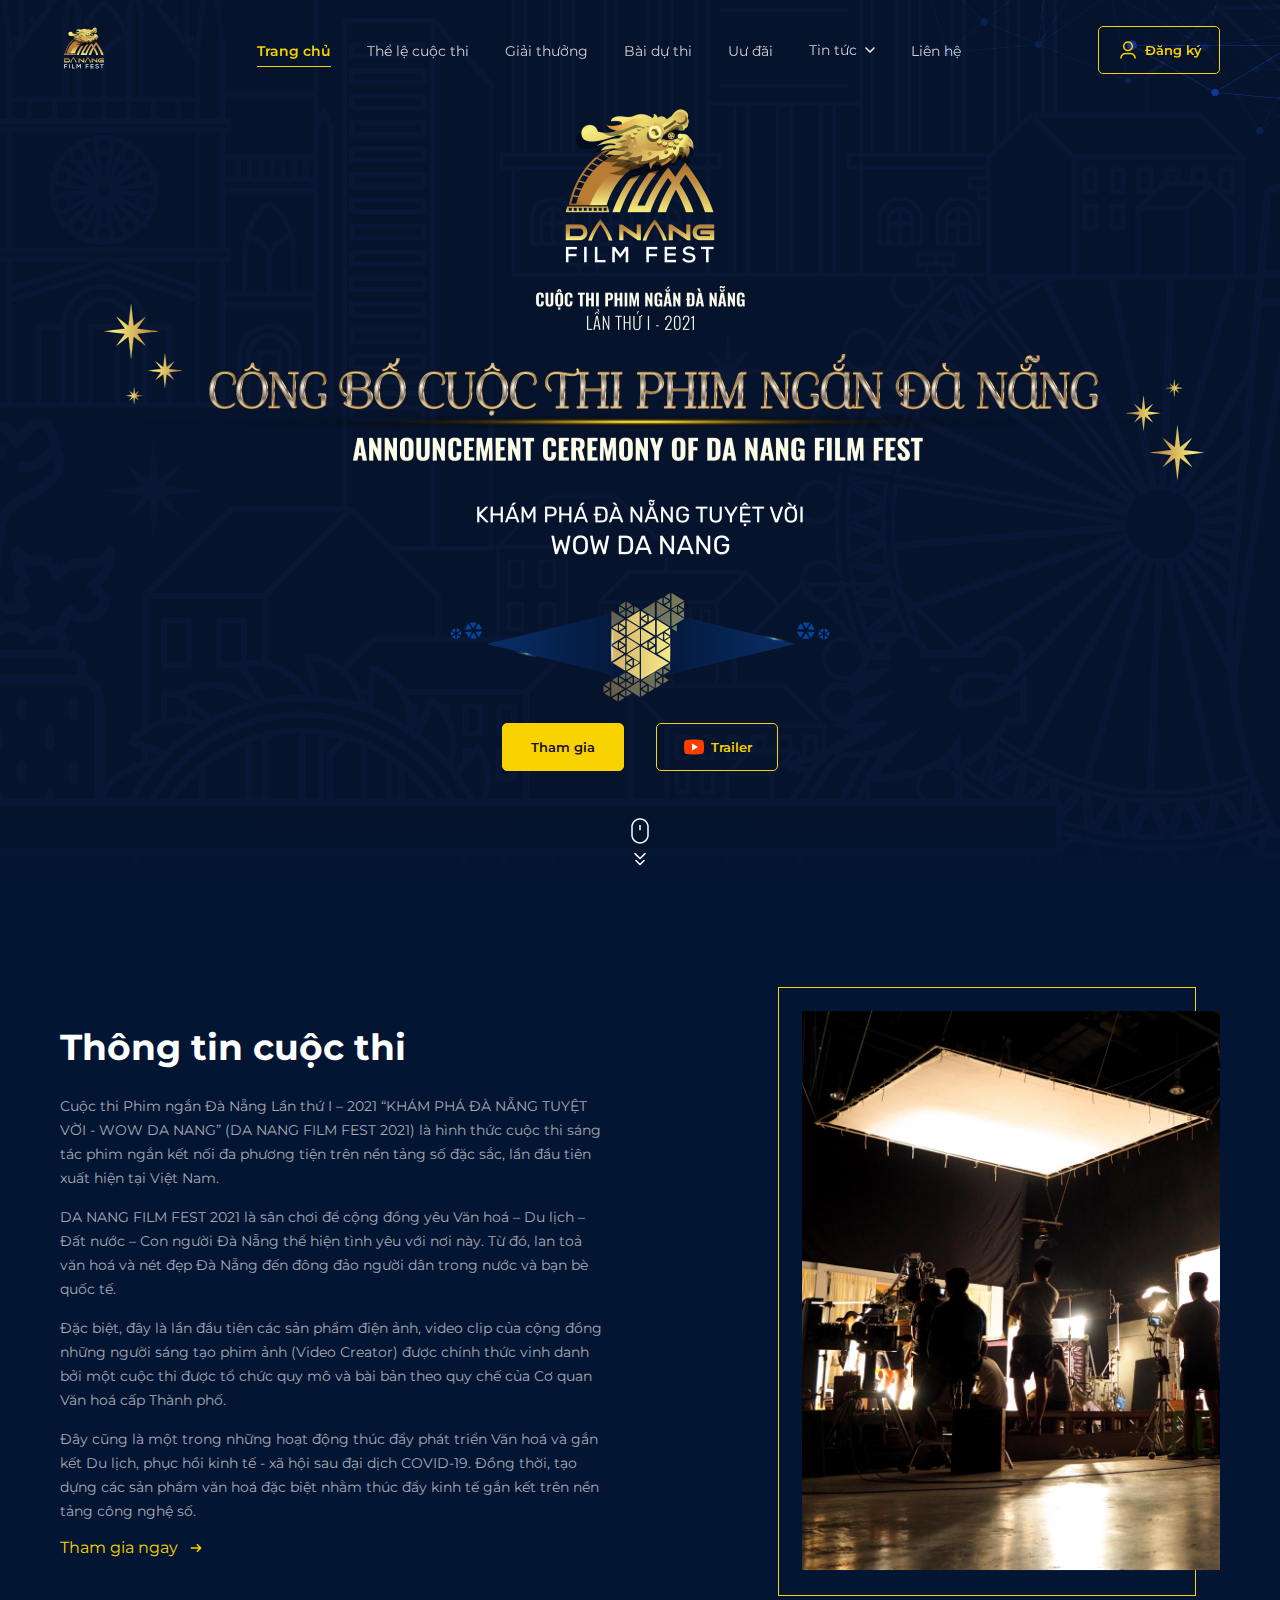
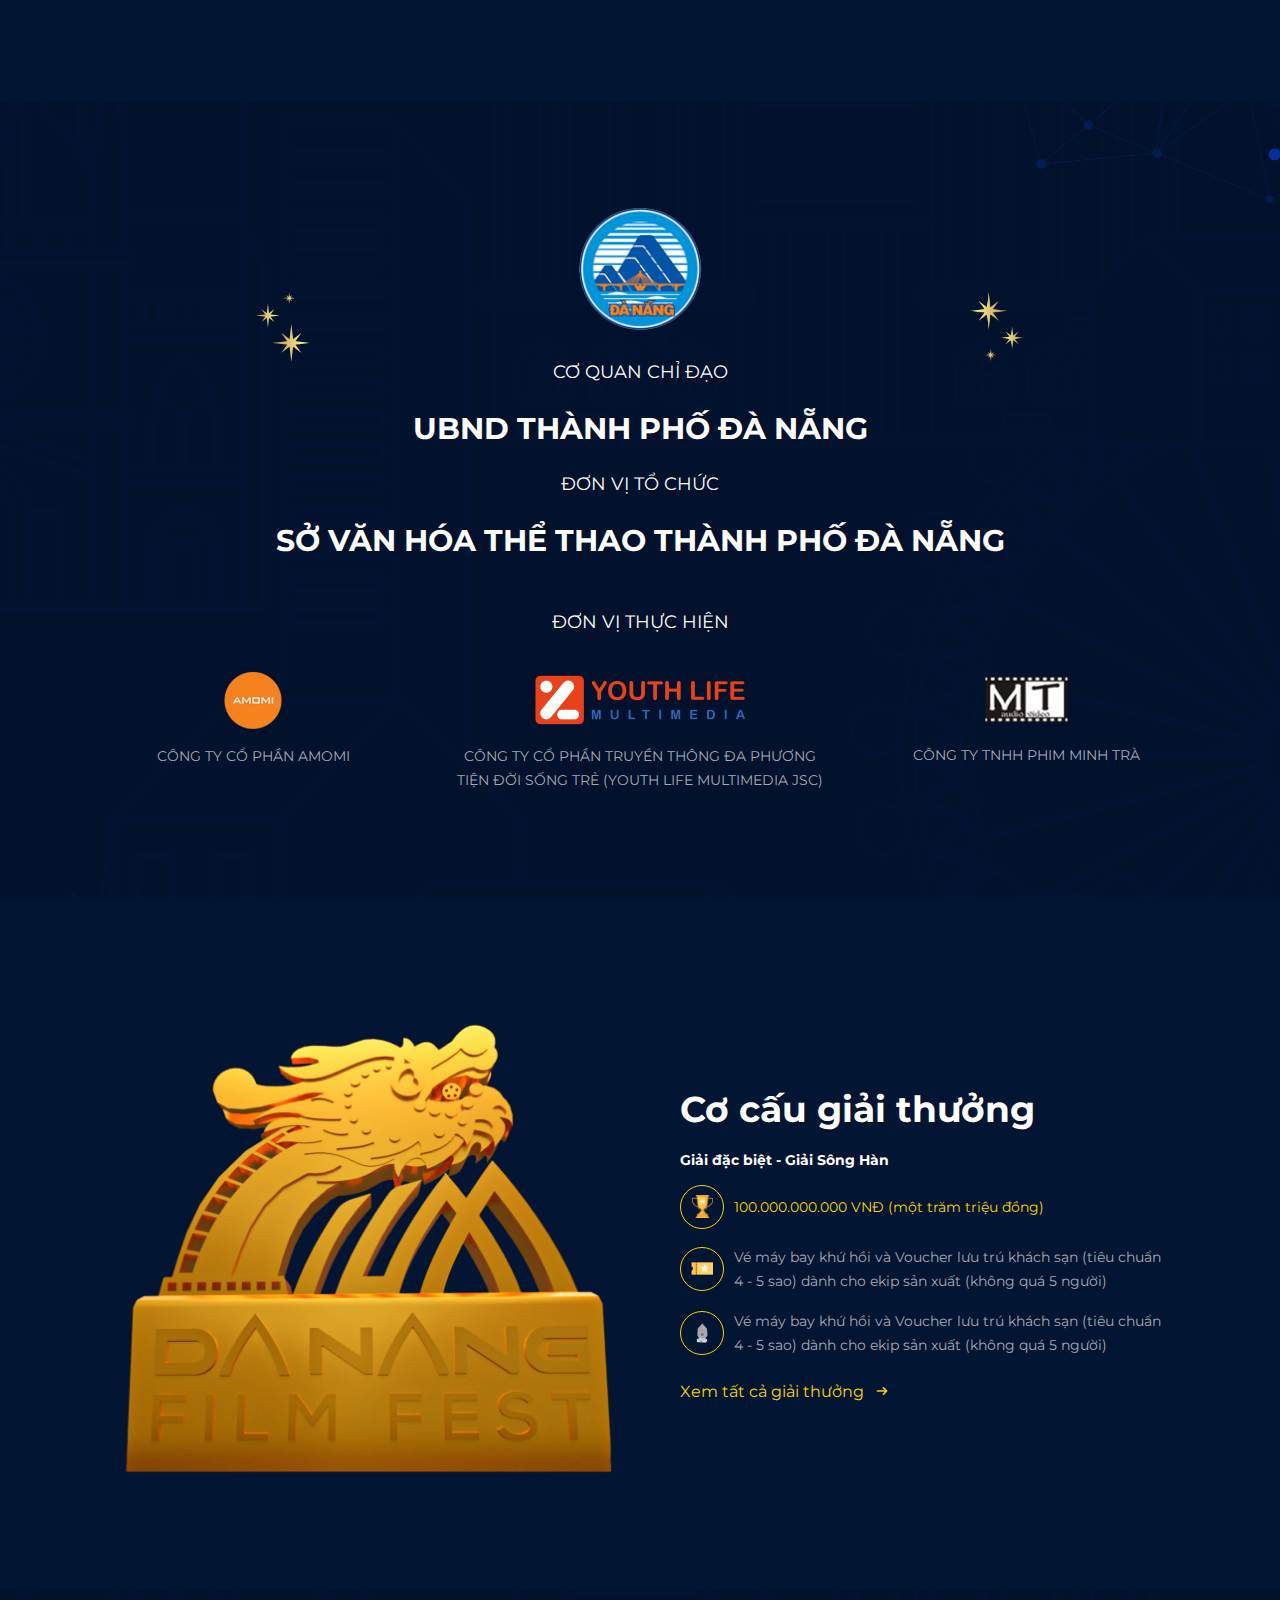
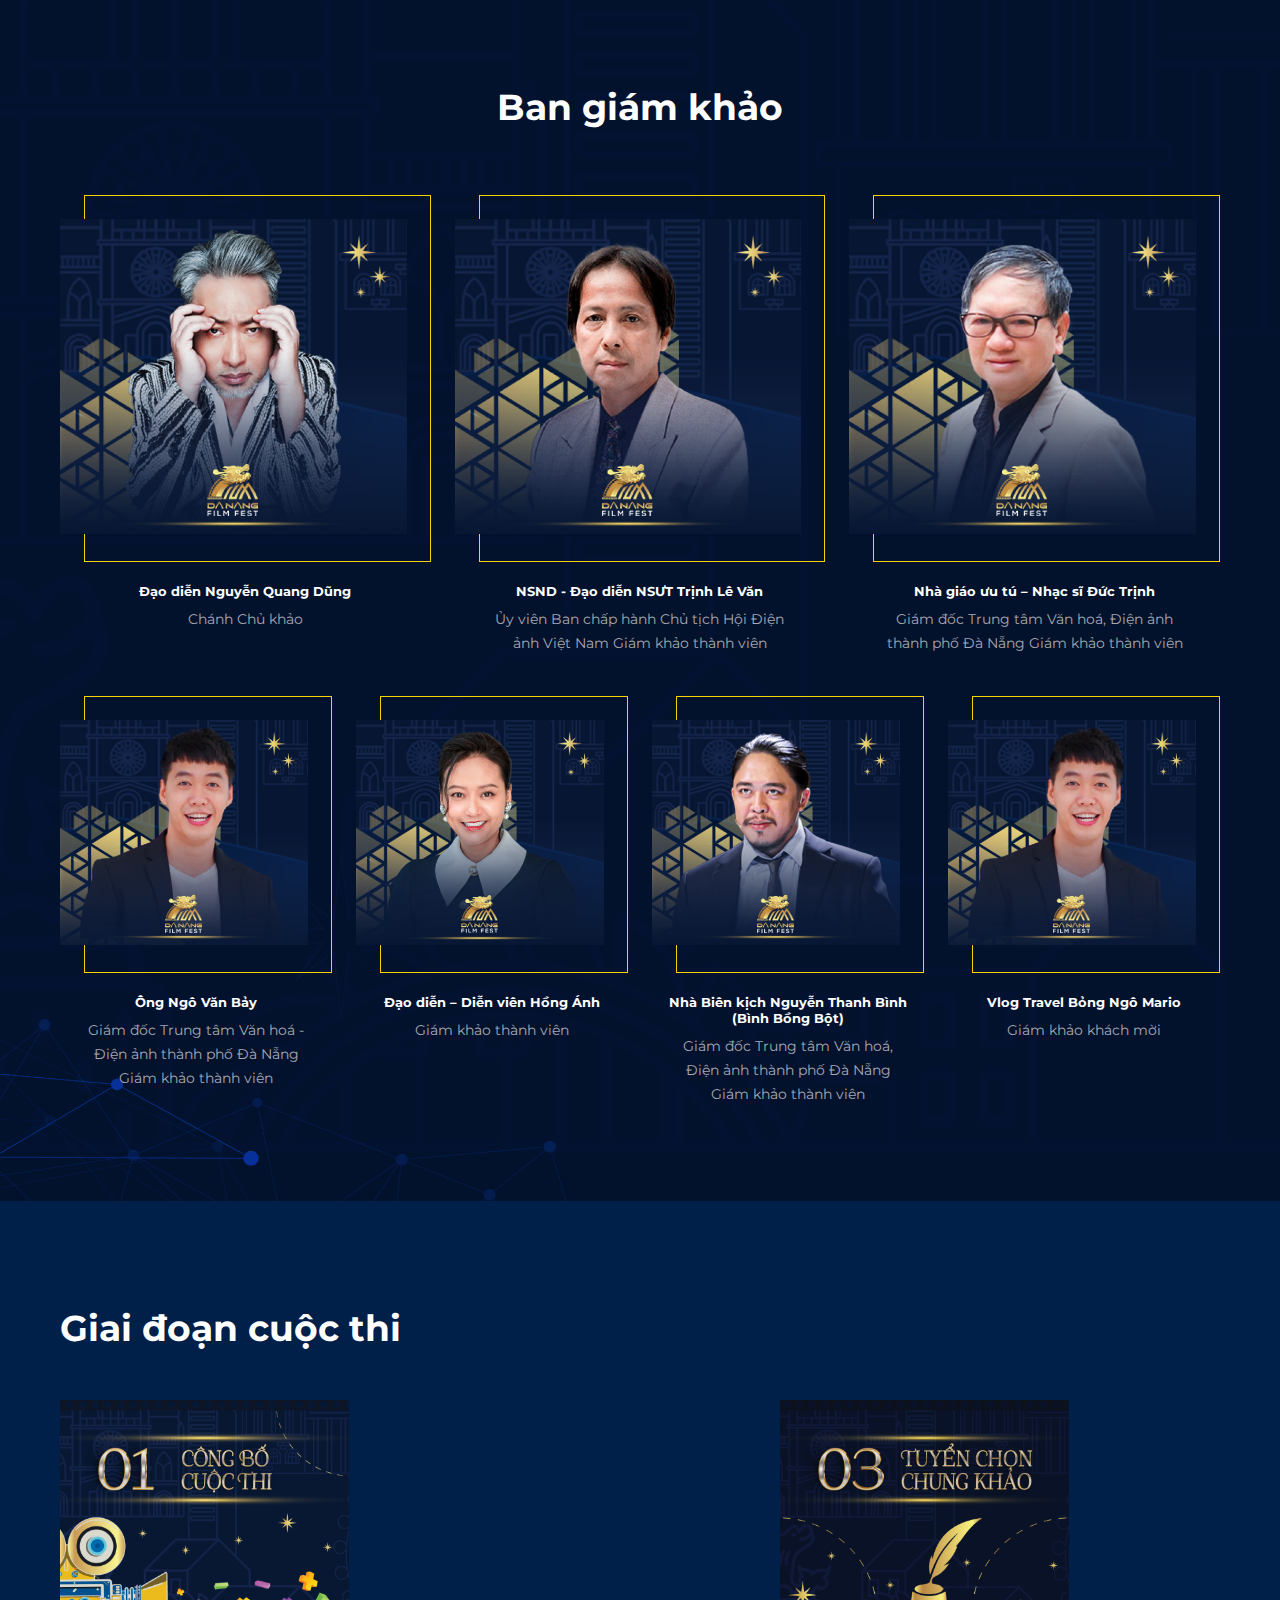
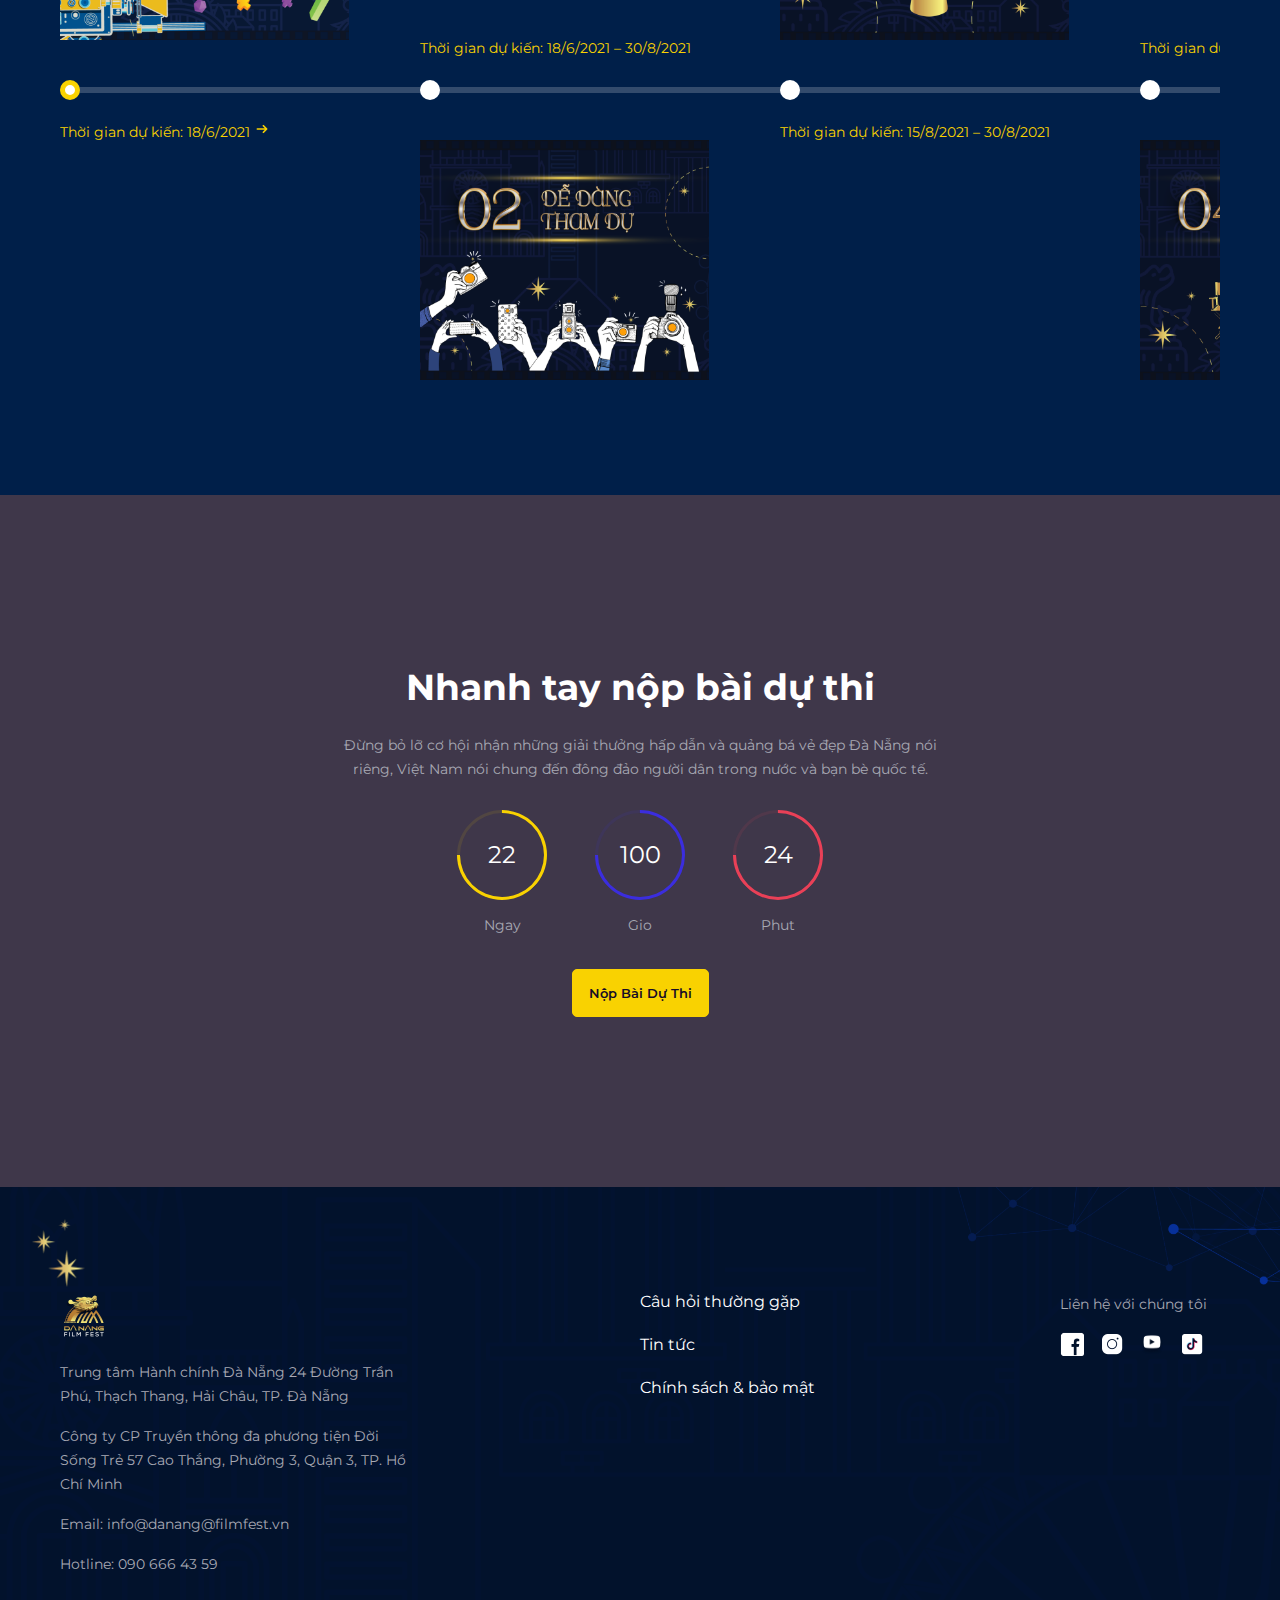
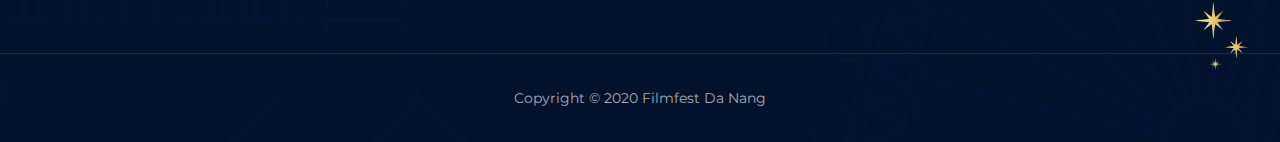
==== commit 1d4fa034: "done website" ====
--- a/index.html
+++ b/index.html
@@ -10,7 +10,6 @@
       href="https://cdnjs.cloudflare.com/ajax/libs/font-awesome/5.15.3/css/all.min.css"
     />
     <link rel="stylesheet" href="./styles/style.css" />
-    <script src="./main.js" defer></script>
   </head>
   <body class="trangchu">
     <nav class="nav">
@@ -394,5 +393,6 @@
       <img src="./images/common/star1.png" alt="" class="star star1" />
       <img src="./images/common/star2.png" alt="" class="star star2" />
     </footer>
+    <script src="./main.js"></script>
   </body>
 </html>
--- a/styles/style.css
+++ b/styles/style.css
@@ -126,6 +126,7 @@
   -webkit-transition: 0.2s ease;
   transition: 0.2s ease;
   z-index: 999;
+  visibility: hidden;
 }
 
 #form .overlay {
@@ -185,11 +186,13 @@
   #form .register h4 {
     font-size: 20px;
     margin-bottom: 12px;
+    padding-right: 24px;
   }
 }
 
 #form .register .form {
   padding: 20px 20px 0 20px;
+  background: #ffffff;
 }
 
 @media only screen and (max-width: 992px) {
@@ -272,6 +275,8 @@
 
 #form.active {
   opacity: 1;
+  visibility: visible;
+  z-index: 999;
 }
 
 .nav {
@@ -312,6 +317,10 @@
   background: #021533;
 }
 
+.nav__logo {
+  margin-right: 12px;
+}
+
 .nav__logo img {
   height: 48px;
 }
@@ -347,6 +356,8 @@
   -webkit-box-align: center;
       -ms-flex-align: center;
           align-items: center;
+  -ms-flex-wrap: wrap;
+      flex-wrap: wrap;
 }
 
 @media only screen and (max-width: 799px) {
@@ -383,6 +394,16 @@
 .nav__menu-item {
   list-style: none;
   position: relative;
+}
+
+.nav__menu-item.btn-register {
+  display: none;
+}
+
+@media only screen and (max-width: 992px) {
+  .nav__menu-item.btn-register {
+    display: block;
+  }
 }
 
 .nav__menu-item:not(:last-child) {
